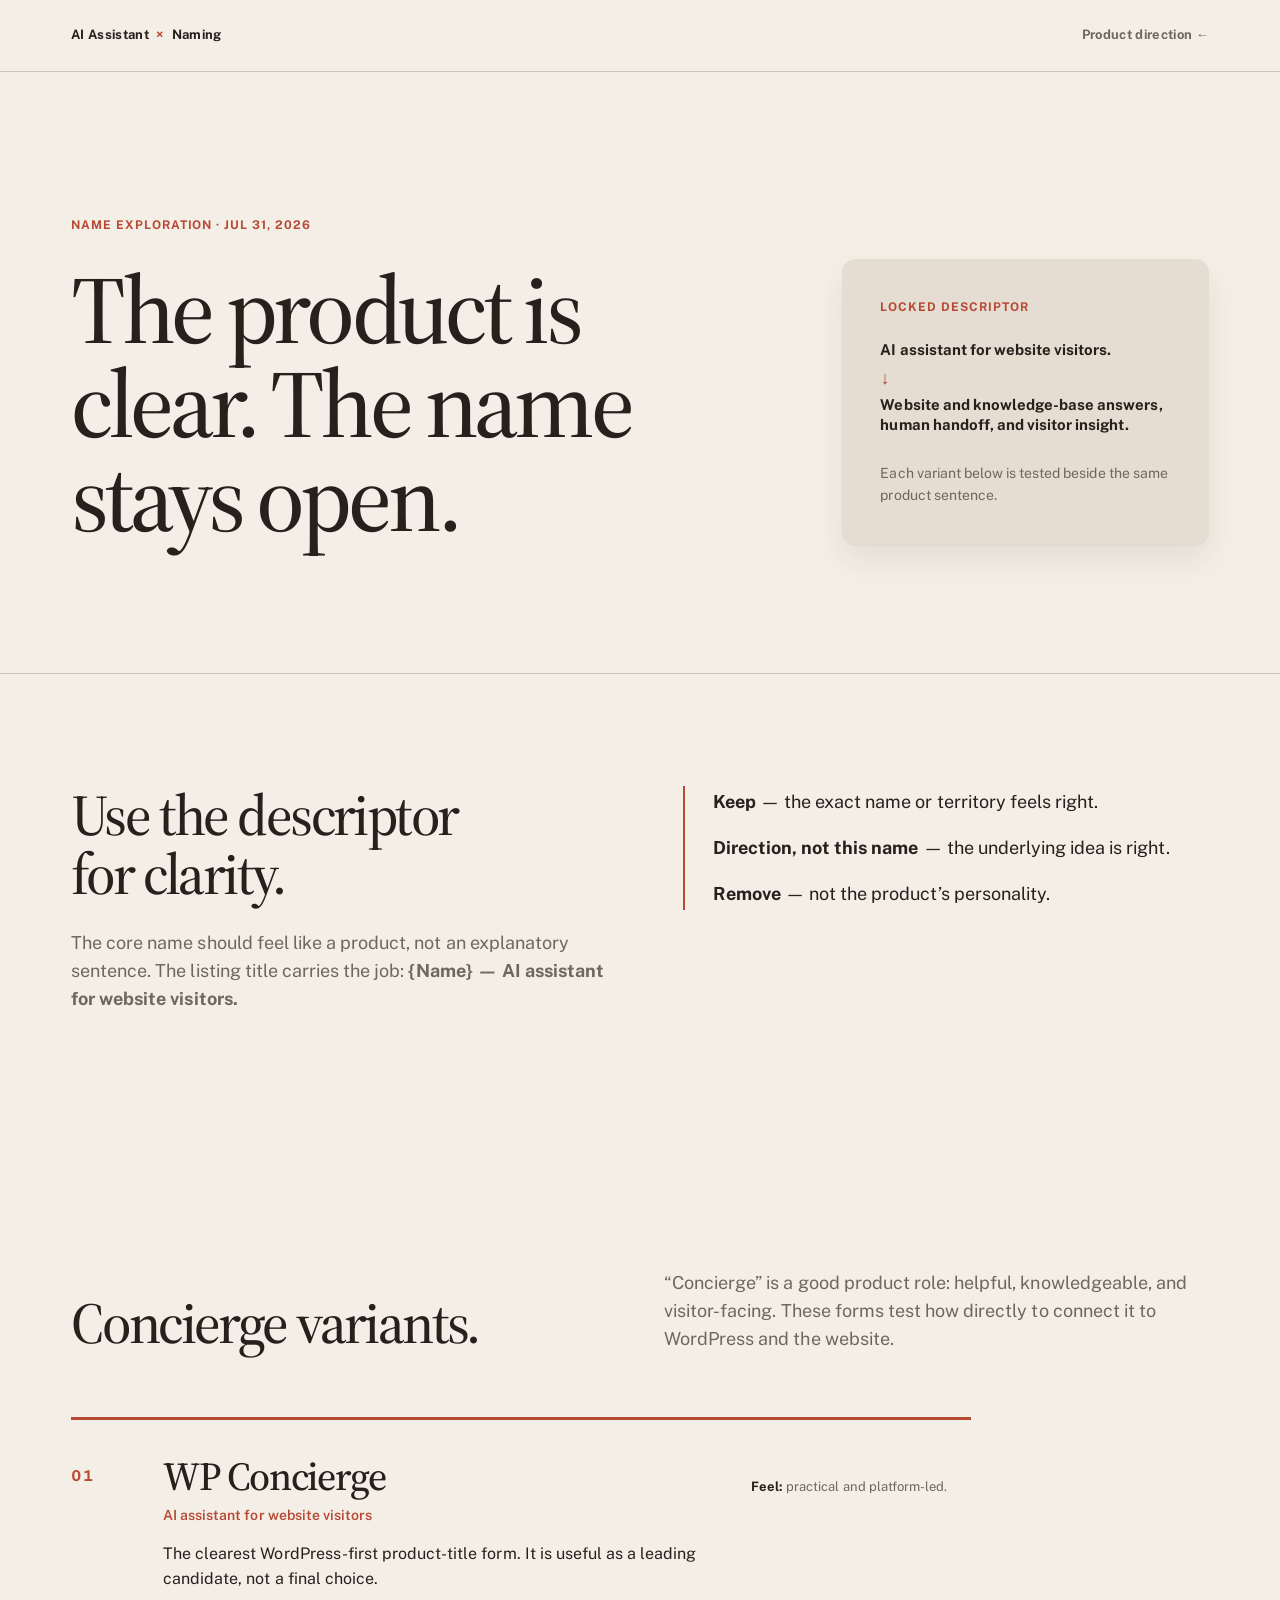
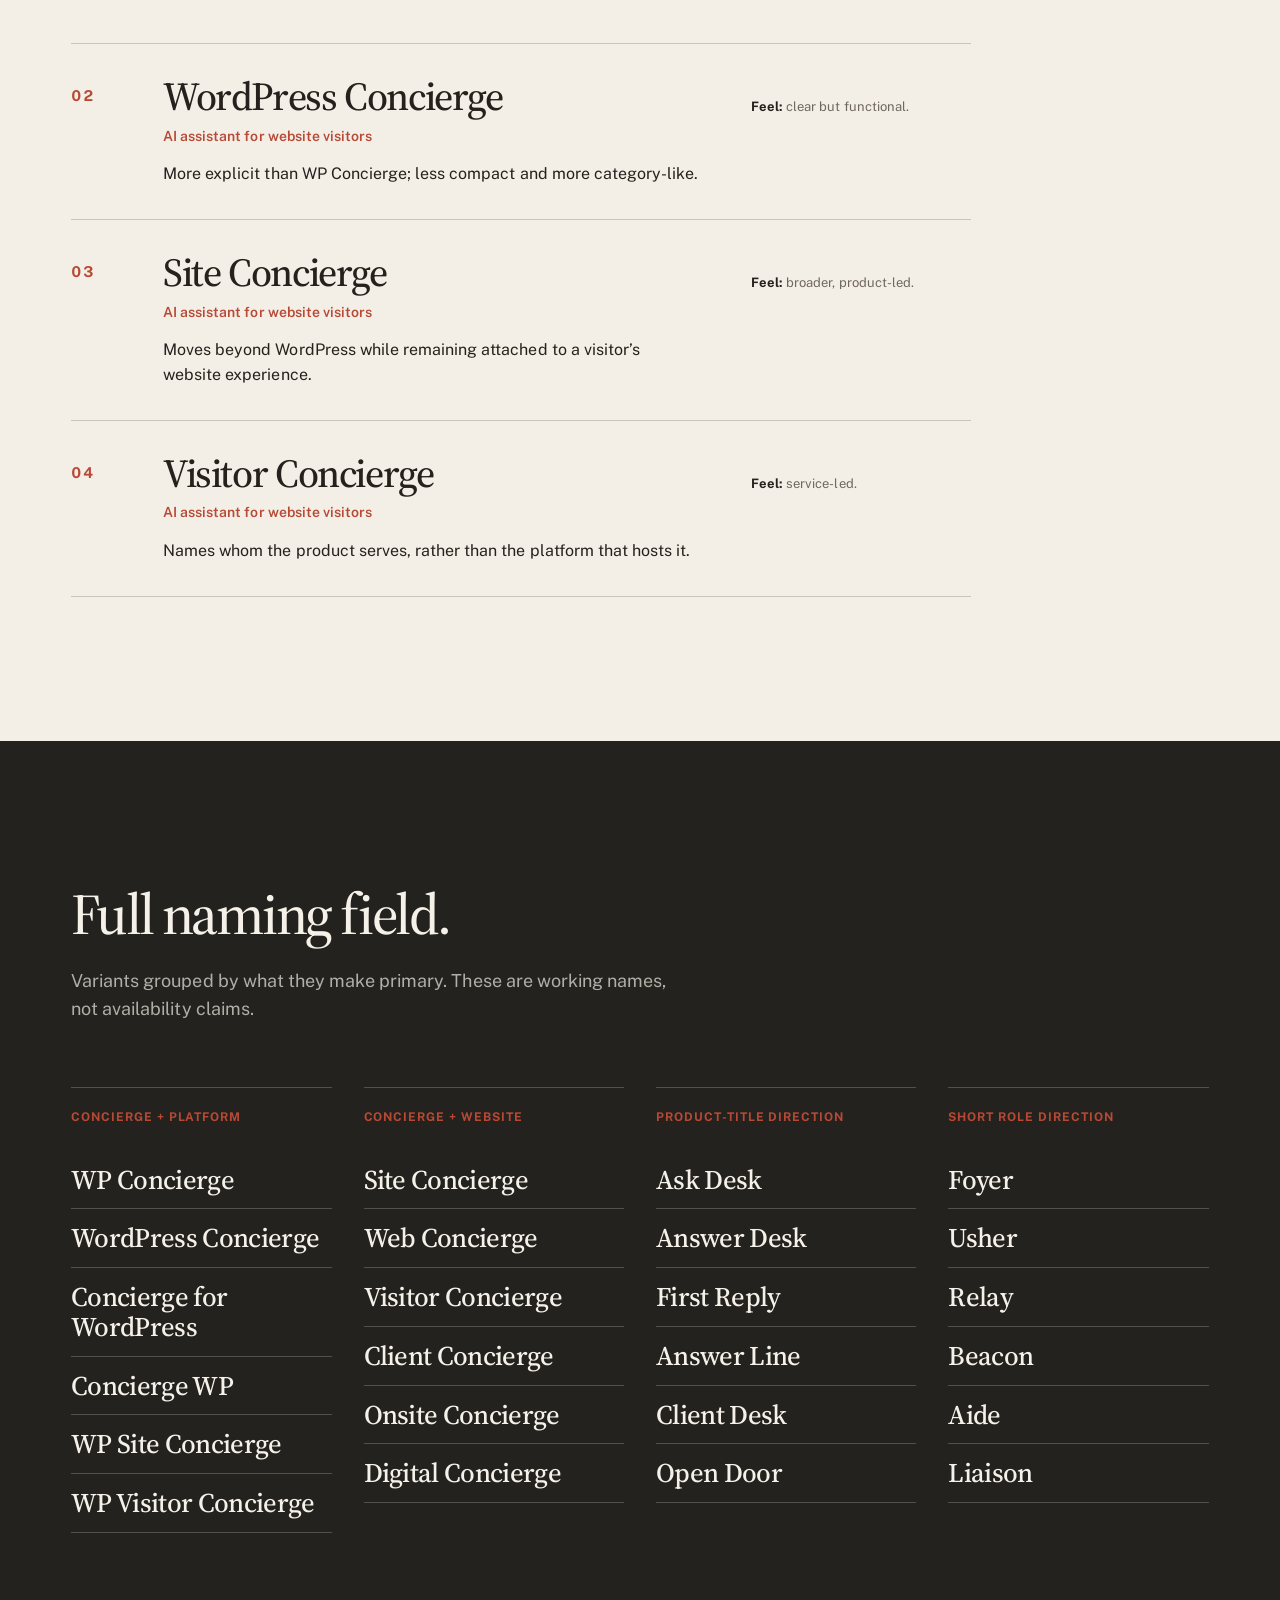
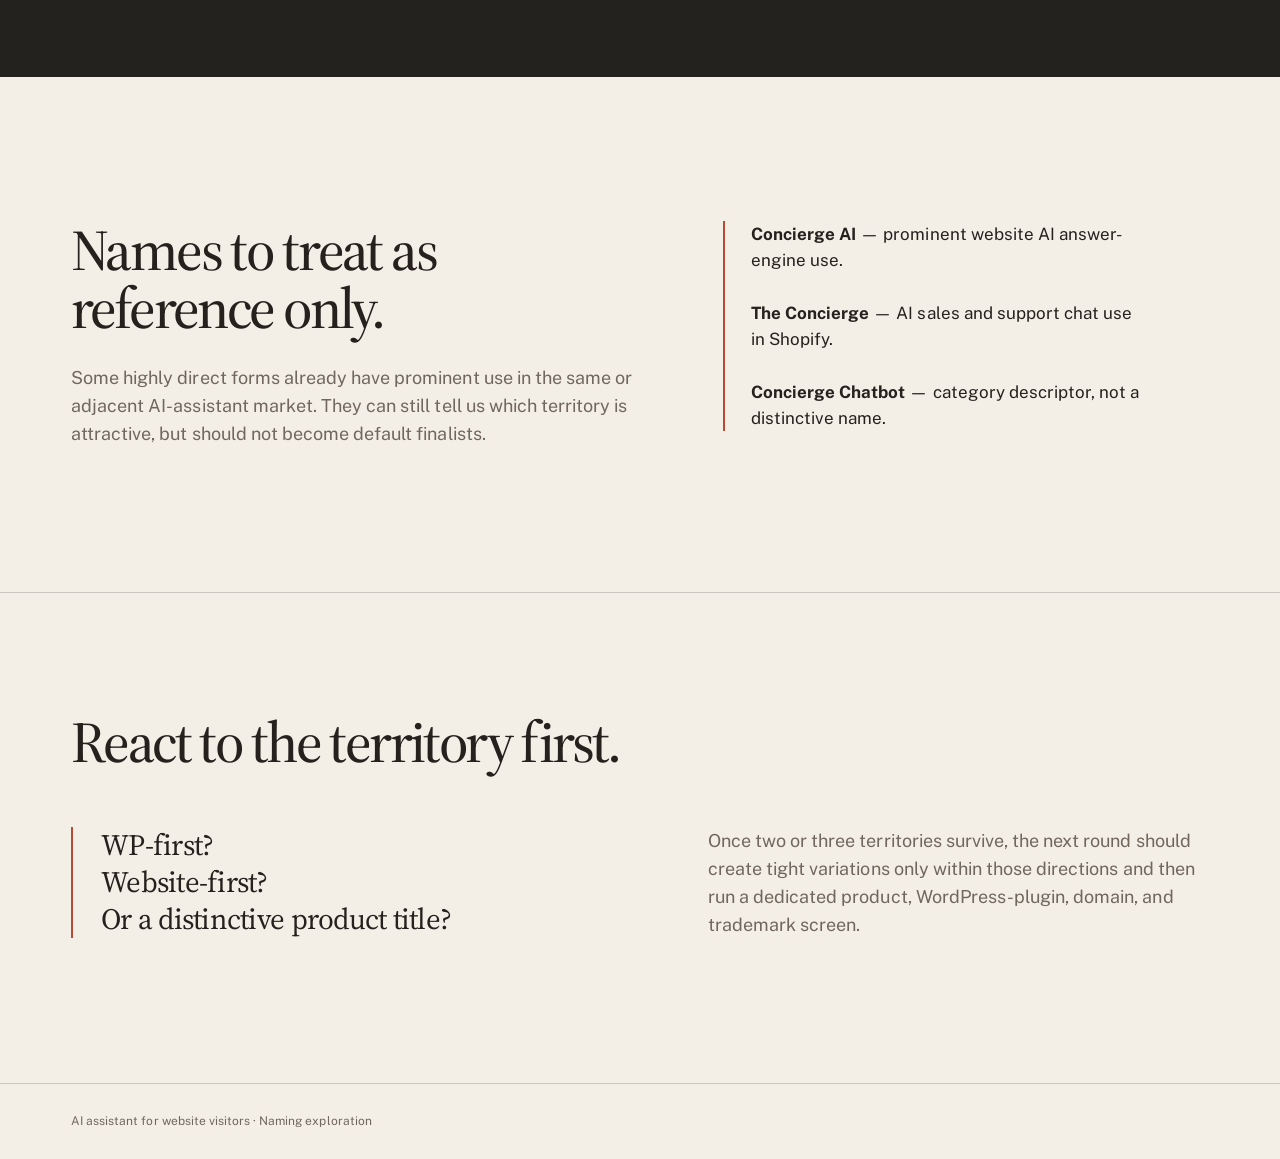
==== naming/index.html @ 49c2d29c "feat(naming): add separate variant review route Keep the WP Concierge product-direction landing inta" ====
<!doctype html>
<html lang="en">
  <head>
    <meta charset="UTF-8" />
    <meta name="viewport" content="width=device-width, initial-scale=1" />
    <meta name="description" content="Naming variants for the WordPress AI assistant for website visitors." />
    <title>AI Assistant — Naming Variants</title>
    <link rel="preconnect" href="https://fonts.googleapis.com" />
    <link rel="preconnect" href="https://fonts.gstatic.com" crossorigin />
    <link href="https://fonts.googleapis.com/css2?family=Public+Sans:ital,wght@0,400;0,500;0,600;0,700;1,400&family=Source+Serif+4:opsz,wght@8..60,400;8..60,500;8..60,600&display=swap" rel="stylesheet" />
    <link rel="stylesheet" href="../styles.css" />
  </head>
  <body>
    <header class="site-header"><a class="wordmark" href="/">AI Assistant <span>×</span> Naming</a><a class="header-link" href="/">Product direction ←</a></header>
    <main>
      <section class="hero">
        <div class="hero-copy"><p class="meta">Name exploration · Jul 31, 2026</p><h1>The product is clear. The name stays open.</h1></div>
        <aside class="decision-panel"><p class="meta">Locked descriptor</p><div class="architecture"><strong>AI assistant for website visitors.</strong><span>↓</span><strong>Website and knowledge-base answers, human handoff, and visitor insight.</strong></div><p>Each variant below is tested beside the same product sentence.</p></aside>
      </section>
      <section class="principle">
        <div><h2>Use the descriptor for clarity.</h2><p>The core name should feel like a product, not an explanatory sentence. The listing title carries the job: <strong>{Name} — AI assistant for website visitors.</strong></p></div>
        <div class="naming-examples"><p><strong>Keep</strong> — the exact name or territory feels right.</p><p><strong>Direction, not this name</strong> — the underlying idea is right.</p><p><strong>Remove</strong> — not the product’s personality.</p></div>
      </section>
      <section class="podium">
        <div class="section-intro"><div><h2>Concierge variants.</h2></div><p>“Concierge” is a good product role: helpful, knowledgeable, and visitor-facing. These forms test how directly to connect it to WordPress and the website.</p></div>
        <ol class="podium-list">
          <li class="podium-item featured"><span class="rank">01</span><div><h3>WP Concierge</h3><p class="treatment">AI assistant for website visitors</p><p>The clearest WordPress-first product-title form. It is useful as a leading candidate, not a final choice.</p></div><p class="tradeoff"><strong>Feel:</strong> practical and platform-led.</p></li>
          <li class="podium-item"><span class="rank">02</span><div><h3>WordPress Concierge</h3><p class="treatment">AI assistant for website visitors</p><p>More explicit than WP Concierge; less compact and more category-like.</p></div><p class="tradeoff"><strong>Feel:</strong> clear but functional.</p></li>
          <li class="podium-item"><span class="rank">03</span><div><h3>Site Concierge</h3><p class="treatment">AI assistant for website visitors</p><p>Moves beyond WordPress while remaining attached to a visitor’s website experience.</p></div><p class="tradeoff"><strong>Feel:</strong> broader, product-led.</p></li>
          <li class="podium-item"><span class="rank">04</span><div><h3>Visitor Concierge</h3><p class="treatment">AI assistant for website visitors</p><p>Names whom the product serves, rather than the platform that hosts it.</p></div><p class="tradeoff"><strong>Feel:</strong> service-led.</p></li>
        </ol>
      </section>
      <section class="field">
        <div class="field-head"><div><h2>Full naming field.</h2><p>Variants grouped by what they make primary. These are working names, not availability claims.</p></div></div>
        <div class="naming-grid">
          <article><p class="meta">Concierge + platform</p><h3>WP Concierge</h3><h3>WordPress Concierge</h3><h3>Concierge for WordPress</h3><h3>Concierge WP</h3><h3>WP Site Concierge</h3><h3>WP Visitor Concierge</h3></article>
          <article><p class="meta">Concierge + website</p><h3>Site Concierge</h3><h3>Web Concierge</h3><h3>Visitor Concierge</h3><h3>Client Concierge</h3><h3>Onsite Concierge</h3><h3>Digital Concierge</h3></article>
          <article><p class="meta">Product-title direction</p><h3>Ask Desk</h3><h3>Answer Desk</h3><h3>First Reply</h3><h3>Answer Line</h3><h3>Client Desk</h3><h3>Open Door</h3></article>
          <article><p class="meta">Short role direction</p><h3>Foyer</h3><h3>Usher</h3><h3>Relay</h3><h3>Beacon</h3><h3>Aide</h3><h3>Liaison</h3></article>
        </div>
      </section>
      <section class="screening">
        <div><h2>Names to treat as reference only.</h2><p>Some highly direct forms already have prominent use in the same or adjacent AI-assistant market. They can still tell us which territory is attractive, but should not become default finalists.</p></div>
        <div class="screening-note"><p><strong>Concierge AI</strong> — prominent website AI answer-engine use.<br /><br /><strong>The Concierge</strong> — AI sales and support chat use in Shopify.<br /><br /><strong>Concierge Chatbot</strong> — category descriptor, not a distinctive name.</p></div>
      </section>
      <section class="response"><h2>React to the territory first.</h2><div class="response-grid"><blockquote>WP-first?<br />Website-first?<br />Or a distinctive product title?</blockquote><p>Once two or three territories survive, the next round should create tight variations only within those directions and then run a dedicated product, WordPress-plugin, domain, and trademark screen.</p></div></section>
    </main>
    <footer><p>AI assistant for website visitors · Naming exploration</p></footer>
  </body>
</html>
---- styles.css ----
:root {
  --canvas: #f3efe7;
  --ink: #27211d;
  --muted: #70675e;
  --clay: #b84935;
  --clay-deep: #8d2e20;
  --dark: #24221e;
  --dark-ink: #f5f0e8;
  --panel: #e5ddd1;
  --line: rgba(39, 33, 29, 0.2);
  --dark-line: rgba(245, 240, 232, 0.22);
  --gutter: clamp(20px, 5.55vw, 80px);
  --body: "Public Sans", sans-serif;
  --display: "Source Serif 4", serif;
}

* { box-sizing: border-box; }
html { background: var(--canvas); scroll-behavior: smooth; }
body {
  margin: 0;
  min-width: 320px;
  color: var(--ink);
  background: var(--canvas);
  font-family: var(--body);
  font-size: 16px;
  line-height: 1.55;
  letter-spacing: .002em;
  -webkit-font-smoothing: antialiased;
  overflow-x: hidden;
}
a { color: inherit; text-decoration: none; }
button, a { -webkit-tap-highlight-color: transparent; }

.site-header {
  align-items: center;
  border-bottom: 1px solid var(--line);
  display: flex;
  justify-content: space-between;
  min-height: 72px;
  padding-inline: var(--gutter);
}
.wordmark, .header-link { font-size: 13px; font-weight: 700; letter-spacing: .025em; }
.wordmark span { color: var(--clay); padding-inline: .3em; }
.header-link { color: var(--muted); display: inline-flex; gap: 8px; min-height: 44px; align-items: center; }
.header-link:hover { color: var(--clay); }

section { padding-inline: var(--gutter); }
.hero {
  display: grid;
  gap: clamp(48px, 7vw, 112px);
  grid-template-columns: 1.3fr .7fr;
  padding-block: 144px 128px;
}
.hero-copy { align-self: end; max-width: 920px; }
.hero h1, h2, h3 { font-family: var(--display); font-weight: 500; text-wrap: balance; }
.hero h1 { font-size: clamp(46px, 7.5vw, 108px); letter-spacing: -.045em; line-height: .98; margin: 28px 0 0; max-width: 850px; }
.intro { color: var(--muted); font-size: clamp(18px, 1.55vw, 22px); line-height: 1.45; margin: 0; max-width: 660px; text-wrap: pretty; }
.decision-panel { align-self: end; background: var(--panel); border-radius: 14px; box-shadow: 0 1px 1px rgba(39,33,29,.04), 0 16px 32px rgba(39,33,29,.08); max-width: 520px; padding: clamp(28px, 3vw, 44px); }
.meta { color: var(--clay); font-size: 12px; font-weight: 700; letter-spacing: .08em; margin: 0 0 24px; text-transform: uppercase; }
.architecture { display: grid; gap: 8px; font-size: 15px; line-height: 1.35; }
.architecture span { color: var(--clay); font-size: 18px; line-height: 1; }
.decision-panel > p:last-child { color: var(--muted); font-size: 14px; margin: 28px 0 0; max-width: 50ch; }

.principle { align-items: start; border-top: 1px solid var(--line); display: grid; gap: 64px; grid-template-columns: 1.02fr .98fr; padding-block: 112px; }
h2 { font-size: clamp(36px, 4.5vw, 66px); letter-spacing: -.045em; line-height: 1.02; margin: 0; max-width: 740px; }
.principle p, .section-intro p, .screening p, .response p { color: var(--muted); font-size: 18px; margin: 26px 0 0; max-width: 640px; text-wrap: pretty; }
.naming-examples { border-left: 2px solid var(--clay); padding: 2px 0 2px 28px; }
.naming-examples p { color: var(--ink); font-size: 18px; margin: 0 0 18px; }
.naming-examples p:last-child { margin-bottom: 0; }

.podium { padding-block: 144px; }
.section-intro { display: grid; grid-template-columns: 1fr 1fr; gap: 48px; align-items: end; }
.section-intro p { margin: 0; }
.podium-list { list-style: none; margin: 64px 0 0; max-width: 900px; padding: 0; }
.podium-item { align-items: start; border-top: 1px solid var(--line); display: grid; gap: 28px; grid-template-columns: 64px 1fr 220px; padding-block: 32px; }
.podium-item:last-child { border-bottom: 1px solid var(--line); }
.podium-item.featured { border-top: 3px solid var(--clay); margin-block: 0 12px; padding: 36px 0 40px; }
.rank { color: var(--clay); font-size: 15px; font-variant-numeric: tabular-nums; font-weight: 700; letter-spacing: .04em; padding-top: 8px; }
.podium h3, .shortlist h3, .candidate h3 { font-size: clamp(29px, 3.1vw, 43px); letter-spacing: -.035em; line-height: 1.02; margin: 0; }
.treatment { color: var(--clay); font-size: 14px; font-weight: 600; line-height: 1.4; margin: 10px 0 16px; }
.podium-item div > p:last-child { margin: 0; max-width: 60ch; text-wrap: pretty; }
.tradeoff { color: var(--muted); font-size: 13px; line-height: 1.5; padding-top: 8px; }
.tradeoff strong { color: var(--ink); font-weight: 700; }

.shortlist { border-top: 1px solid var(--line); padding-block: 128px 144px; }
.side-by-side { grid-template-columns: 1.15fr .85fr; }
.shortlist-grid { display: grid; gap: 0 52px; grid-template-columns: repeat(2, minmax(0, 1fr)); margin-top: 64px; max-width: 1080px; }
.shortlist-grid article { border-top: 1px solid var(--line); padding-block: 26px 30px; }
.shortlist-grid h3 { font-size: 31px; }
.shortlist-grid p { color: var(--muted); font-size: 14px; line-height: 1.55; margin: 10px 0 0; max-width: 48ch; }

.field { background: var(--dark); color: var(--dark-ink); padding-block: 144px; }
.field-head { align-items: end; display: flex; gap: 48px; justify-content: space-between; }
.field h2 { max-width: 760px; }
.field-head > div > p { color: rgba(245,240,232,.68); font-size: 18px; margin: 24px 0 0; max-width: 620px; }
.flow-list { border-top: 1px solid var(--dark-line); margin-top: 64px; max-width: 900px; }
.flow-list article { align-items: start; border-bottom: 1px solid var(--dark-line); display: grid; gap: 28px; grid-template-columns: 64px 1fr; padding-block: 32px; }
.flow-list span { color: var(--clay); font-size: 15px; font-variant-numeric: tabular-nums; font-weight: 700; padding-top: 8px; }
.flow-list h3 { font-family: var(--display); font-size: clamp(29px, 3.1vw, 43px); font-weight: 500; letter-spacing: -.035em; line-height: 1.02; margin: 0; }
.flow-list p { color: rgba(245,240,232,.68); font-size: 16px; margin: 10px 0 0; max-width: 62ch; text-wrap: pretty; }
.naming-grid { display: grid; gap: 32px; grid-template-columns: repeat(4, minmax(0, 1fr)); margin-top: 64px; max-width: 1280px; }
.naming-grid article { border-top: 1px solid var(--dark-line); padding-top: 20px; }
.naming-grid .meta { color: var(--clay); margin-bottom: 24px; }
.naming-grid h3 { border-bottom: 1px solid var(--dark-line); font-family: var(--display); font-size: 27px; font-weight: 500; letter-spacing: -.025em; line-height: 1.1; margin: 0; padding-block: 14px; }
.field-counter { color: var(--clay); flex: 0 0 auto; font-size: 18px; font-variant-numeric: tabular-nums; font-weight: 700; margin: 0; }
.filters { border-block: 1px solid var(--dark-line); display: grid; gap: 18px; margin-top: 64px; padding-block: 22px; }
.filter-group { display: flex; flex-wrap: wrap; gap: 8px; }
.filters button { background: transparent; border: 1px solid rgba(245,240,232,.3); border-radius: 6px; color: var(--dark-ink); cursor: pointer; font-family: var(--body); font-size: 12px; font-weight: 600; letter-spacing: .02em; min-height: 44px; padding: 0 14px; transition: background-color .2s ease-out, border-color .2s ease-out, color .2s ease-out, transform .2s ease-out; }
.filters button:hover, .filters button.is-active { background: var(--clay); border-color: var(--clay); color: #fffaf3; }
.filters button:active { transform: scale(.96); }
.status-filter { gap: 6px; }
.candidate-list { margin-top: 28px; max-width: 900px; }
.candidate { align-items: center; border-bottom: 1px solid var(--dark-line); display: grid; gap: 20px; grid-template-columns: 52px 1fr 185px 86px; min-height: 102px; padding-block: 18px; }
.candidate-index { color: rgba(245,240,232,.52); font-size: 13px; font-variant-numeric: tabular-nums; font-weight: 700; }
.candidate h3 { font-size: 29px; }
.candidate p { color: rgba(245,240,232,.68); font-size: 13px; line-height: 1.45; margin: 5px 0 0; max-width: 56ch; }
.candidate-territory { color: rgba(245,240,232,.62); font-size: 12px; line-height: 1.35; }
.status { border: 1px solid currentColor; border-radius: 100px; font-size: 11px; font-weight: 700; justify-self: start; letter-spacing: .04em; padding: 5px 8px; }
.candidate--starter .status { color: #f4bf64; }
.candidate--explore .status { color: #b7c9bc; }

.screening { align-items: start; display: grid; gap: 80px; grid-template-columns: 1fr .85fr; padding-block: 144px; }
.screening-note { max-width: 600px; }
.screening-note p { border-left: 2px solid var(--clay); color: var(--ink); font-size: 17px; margin: 0; padding-left: 26px; }
.reference-links { display: flex; flex-wrap: wrap; gap: 16px 24px; margin-top: 28px; }
.reference-links a { border-bottom: 1px solid var(--clay); color: var(--clay-deep); font-size: 13px; font-weight: 700; padding-bottom: 2px; transition: color .2s ease-out, border-color .2s ease-out; }
.reference-links a:hover { border-color: var(--ink); color: var(--ink); }

.response { border-top: 1px solid var(--line); padding-block: 120px 144px; }
.response-grid { align-items: start; display: grid; gap: 80px; grid-template-columns: 1fr .9fr; margin-top: 56px; }
.response-grid p { margin: 0; }
blockquote { border-left: 2px solid var(--clay); font-family: var(--display); font-size: clamp(24px, 2.3vw, 34px); letter-spacing: -.025em; line-height: 1.25; margin: 0; padding-left: 28px; }
footer { border-top: 1px solid var(--line); color: var(--muted); font-size: 12px; padding: 28px var(--gutter); }
footer p { margin: 0; }

@media (min-width: 1600px) {
  .hero { gap: 132px; padding-block: 168px 144px; }
  .hero h1 { font-size: clamp(96px, 7.8vw, 132px); max-width: 1040px; }
  .intro { font-size: 24px; max-width: 720px; }
  .decision-panel { max-width: 590px; padding: 52px; }
  .podium-list { max-width: 900px; }
  .candidate-list { max-width: 900px; }
}
@media (min-width: 1800px) {
  .hero { gap: 156px; }
  .hero h1 { font-size: 144px; }
  .decision-panel { max-width: 650px; }
  .podium-list { max-width: 900px; }
}
@media (max-width: 1024px) {
  .hero, .principle, .screening, .response-grid { grid-template-columns: 1fr; }
  .hero { gap: 52px; padding-block: 104px; }
  .hero-copy { max-width: 740px; }
  .decision-panel { max-width: 620px; }
  .principle { gap: 48px; padding-block: 88px; }
  .podium { padding-block: 112px; }
  .section-intro, .side-by-side { grid-template-columns: 1fr; gap: 24px; }
  .podium-item { grid-template-columns: 52px 1fr; }
  .tradeoff { grid-column: 2; padding-top: 0; }
  .shortlist { padding-block: 104px 112px; }
  .field, .screening { padding-block: 112px; }
  .field-head { align-items: start; flex-direction: column; gap: 20px; }
  .candidate { grid-template-columns: 44px 1fr 130px 82px; }
  .flow-list article { grid-template-columns: 52px 1fr; }
  .naming-grid { grid-template-columns: 1fr 1fr; }
  .screening { gap: 56px; }
  .response { padding-block: 96px 112px; }
}
@media (max-width: 640px) {
  .site-header { min-height: 64px; }
  .header-link { font-size: 12px; }
  .hero { gap: 40px; padding-block: 72px 80px; }
  .hero h1 { margin-top: 20px; }
  .intro { font-size: 18px; }
  .decision-panel { border-radius: 12px; padding: 28px; }
  .principle { gap: 40px; padding-block: 72px; }
  .principle p, .section-intro p, .screening p, .response p { font-size: 16px; }
  .naming-examples { padding-left: 20px; }
  .naming-examples p { font-size: 16px; }
  .podium { padding-block: 80px; }
  .podium-list { margin-top: 44px; }
  .podium-item, .podium-item.featured { gap: 16px; grid-template-columns: 36px 1fr; padding: 24px 0; }
  .podium-item.featured { margin-bottom: 8px; padding: 26px 0 28px; }
  .rank { font-size: 13px; }
  .podium h3 { font-size: 31px; }
  .tradeoff { font-size: 12px; }
  .shortlist { padding-block: 72px 80px; }
  .shortlist-grid { grid-template-columns: 1fr; margin-top: 40px; }
  .shortlist-grid article { padding-block: 22px; }
  .field, .screening { padding-block: 80px; }
  .field-head > div > p { font-size: 16px; }
  .filters { margin-top: 40px; }
  .filter-group { gap: 6px; }
  .filters button { font-size: 11px; padding-inline: 11px; }
  .candidate { align-items: start; gap: 10px 14px; grid-template-columns: 30px 1fr 72px; padding-block: 20px; }
  .flow-list { margin-top: 40px; }
  .flow-list article { gap: 16px; grid-template-columns: 36px 1fr; padding-block: 24px; }
  .flow-list h3 { font-size: 31px; }
  .flow-list p { font-size: 15px; }
  .naming-grid { gap: 32px 20px; margin-top: 40px; }
  .naming-grid h3 { font-size: 24px; }
  .candidate-index { padding-top: 6px; }
  .candidate h3 { font-size: 26px; }
  .candidate-territory { grid-column: 2; }
  .status { grid-column: 3; grid-row: 1; }
  .screening { gap: 44px; }
  .screening-note p { padding-left: 20px; }
  .response { padding-block: 72px 80px; }
  .response-grid { gap: 40px; margin-top: 40px; }
  blockquote { font-size: 24px; padding-left: 20px; }
}
@media (prefers-reduced-motion: no-preference) {
  .podium-item { animation: settle .5s both; }
  .podium-item:nth-child(2) { animation-delay: .08s; }
  .podium-item:nth-child(3) { animation-delay: .16s; }
  @keyframes settle { from { opacity: 0; transform: translateY(12px); } to { opacity: 1; transform: translateY(0); } }
}
@media (prefers-reduced-motion: reduce) { html { scroll-behavior: auto; } *, *::before, *::after { animation-duration: .01ms !important; transition-duration: .01ms !important; } }
@media print { .site-header, .filters { display: none !important; } .field { background: var(--canvas); color: var(--ink); } .candidate, .filters { border-color: var(--line); } .candidate p, .candidate-territory { color: var(--muted); } }
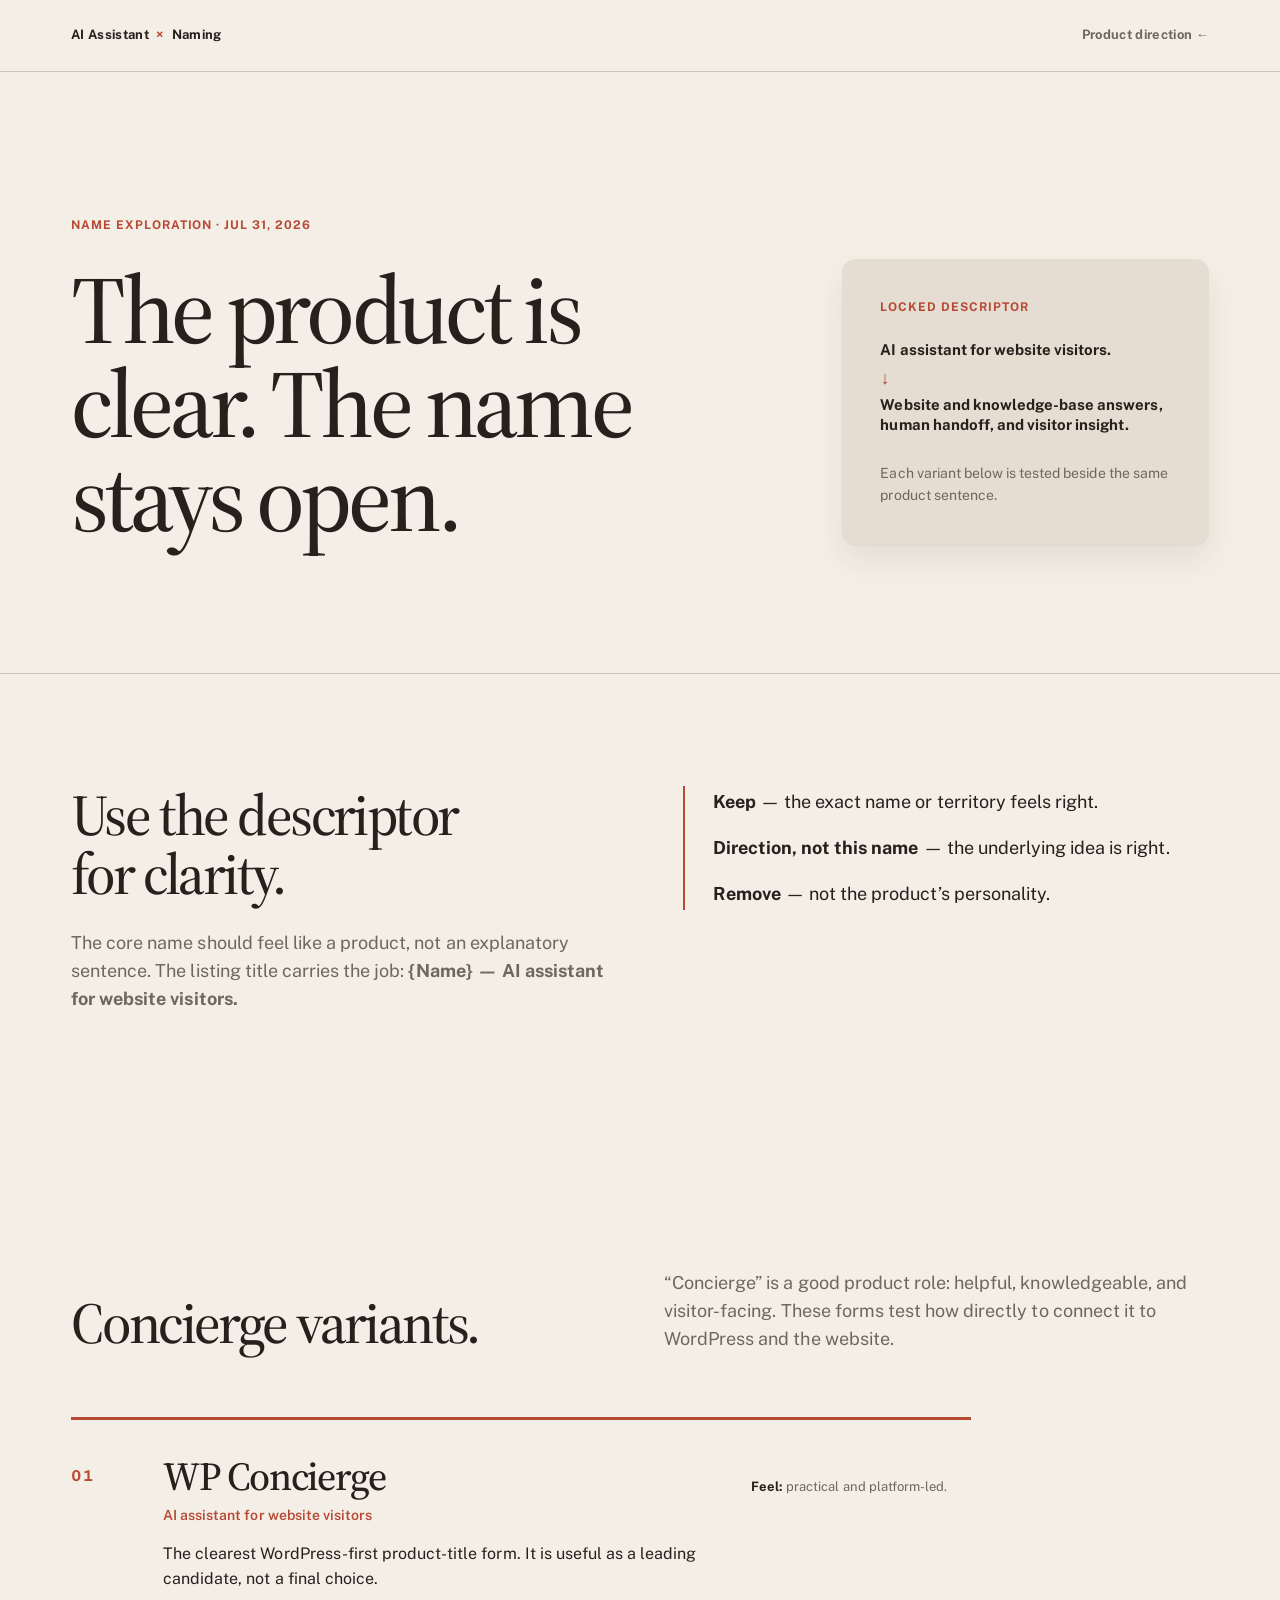
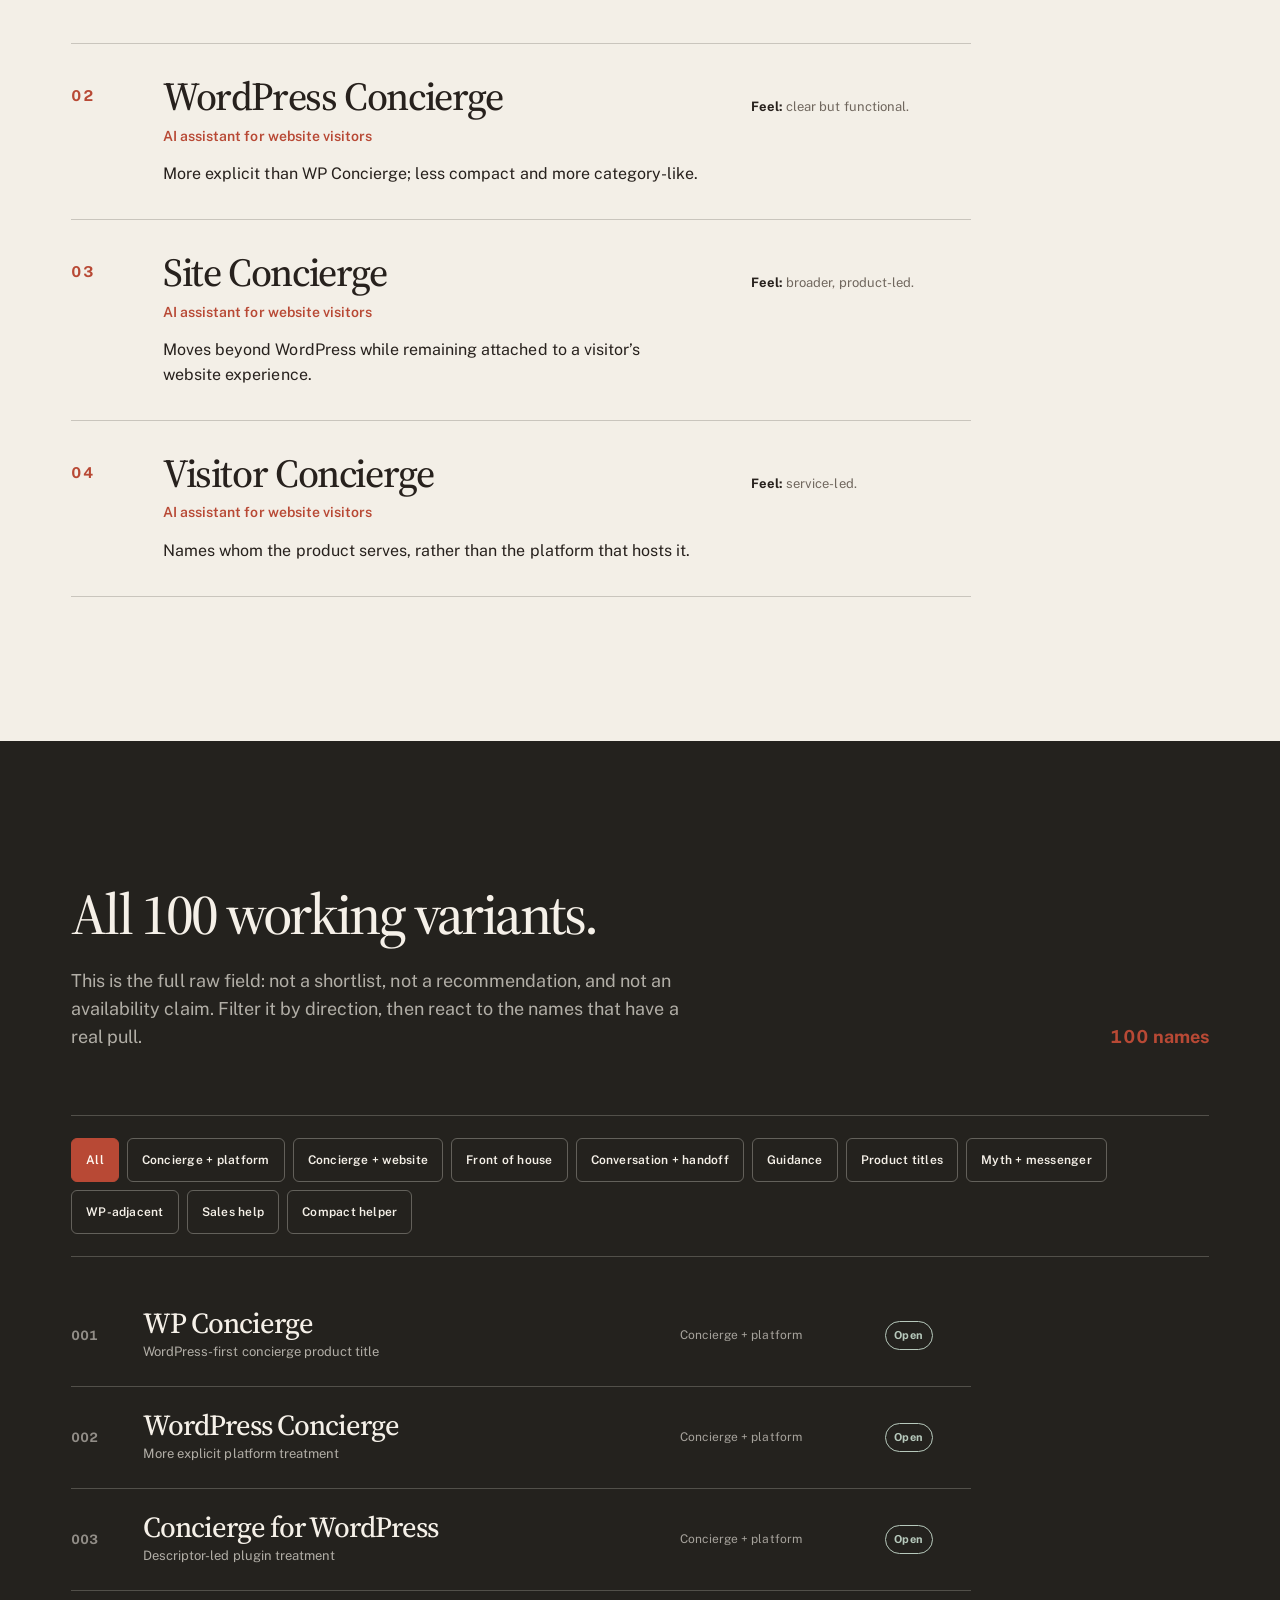
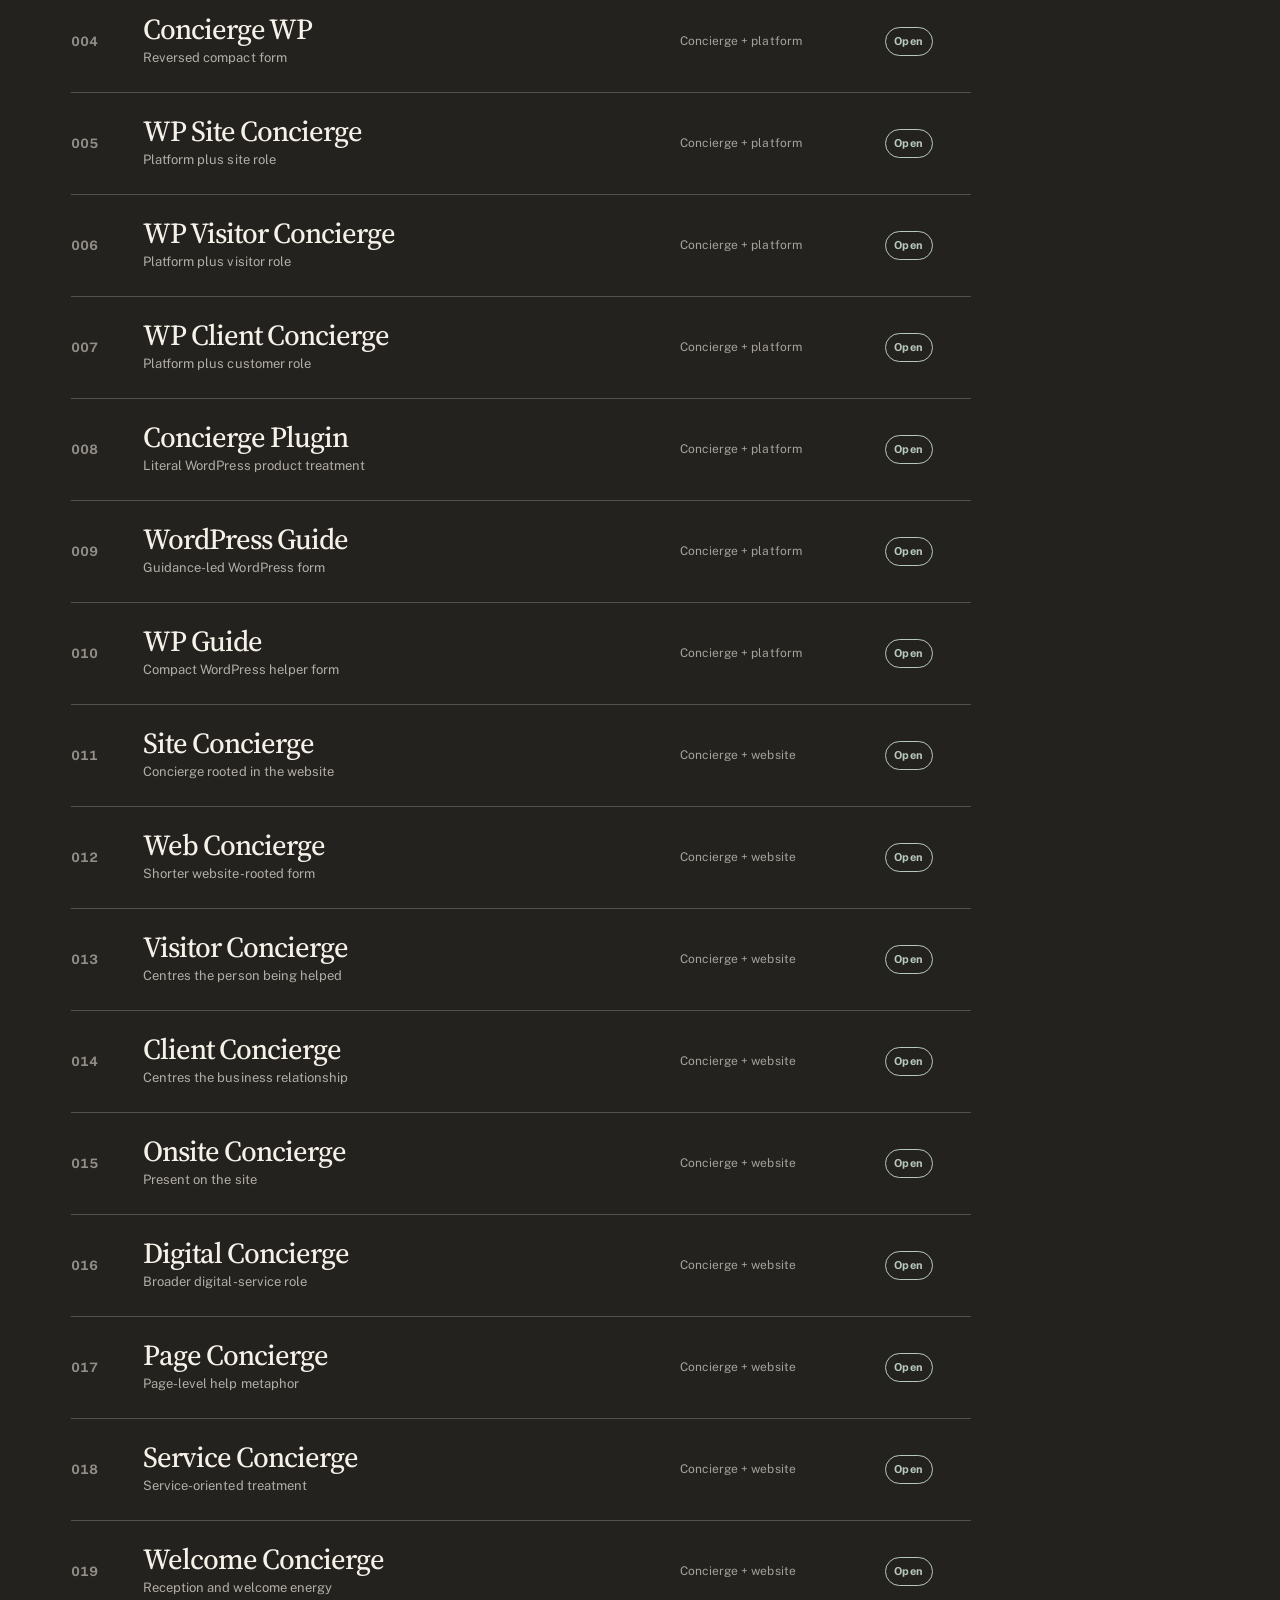
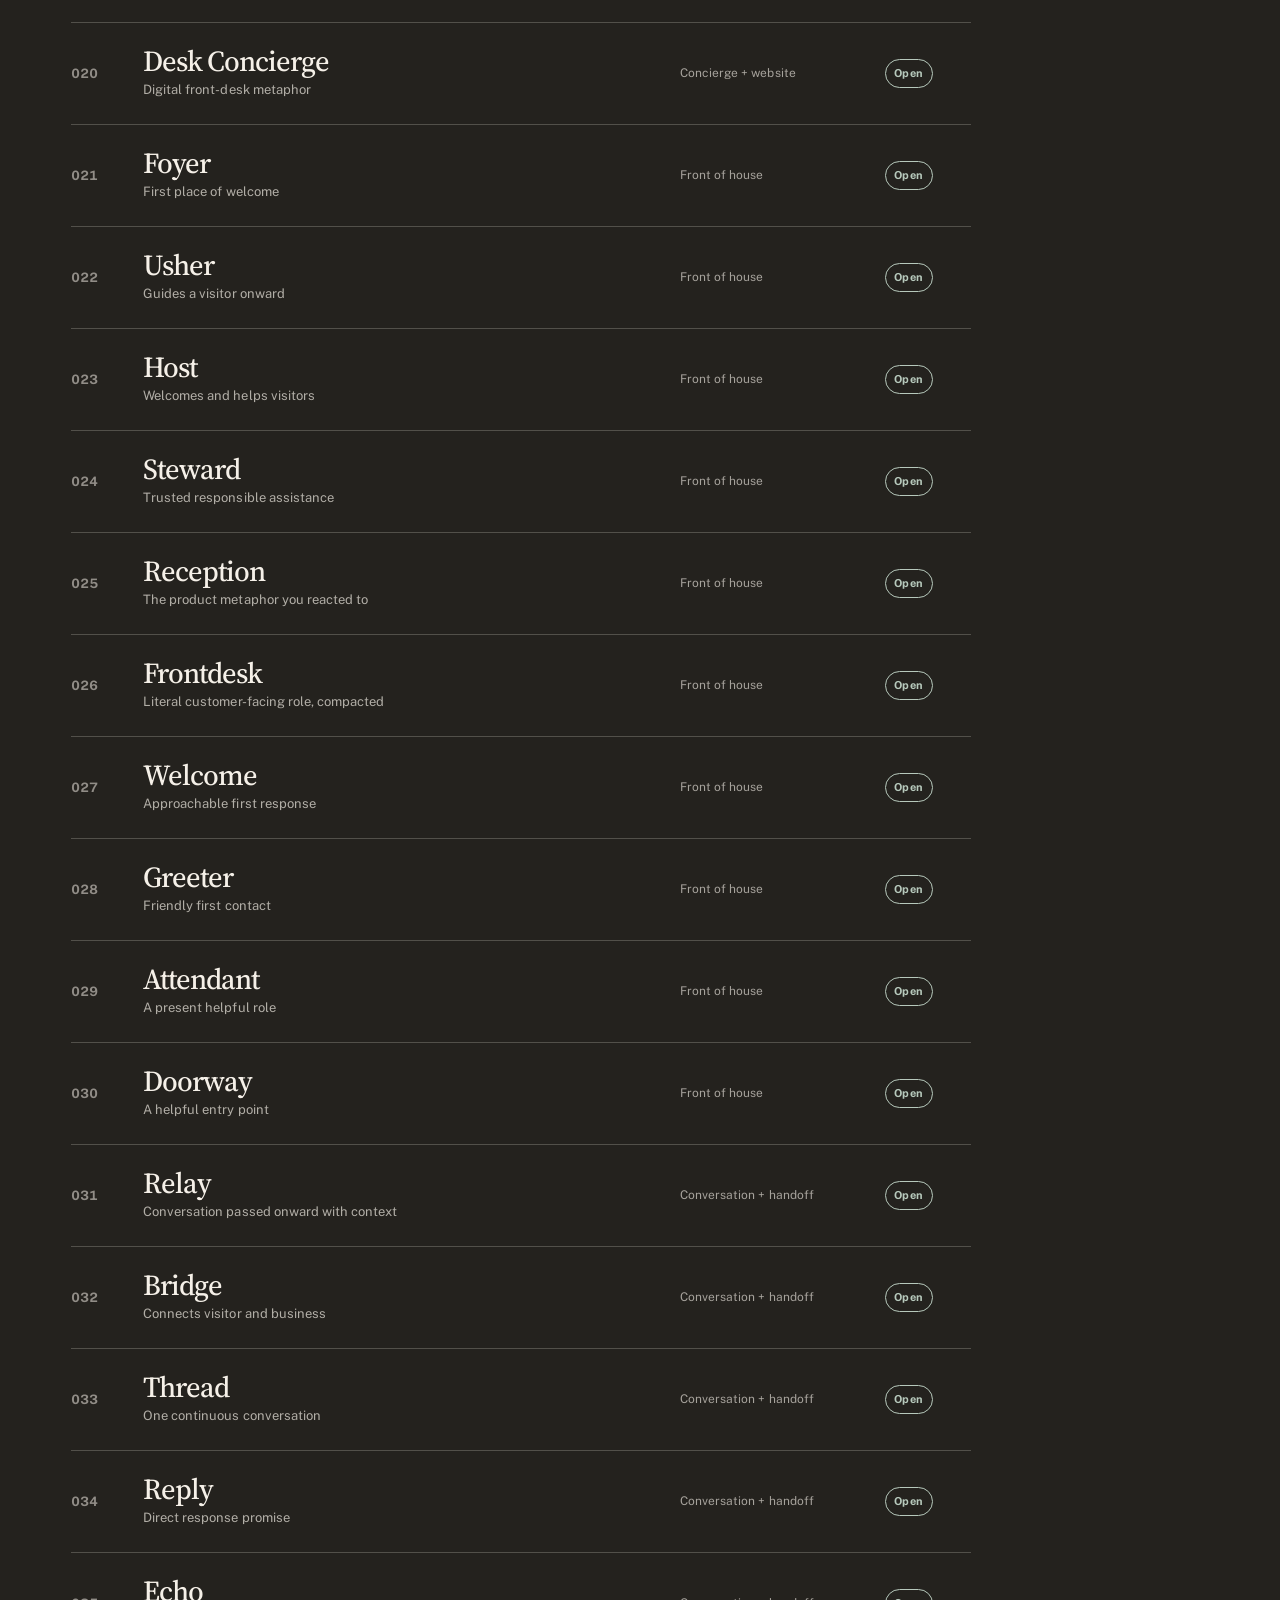
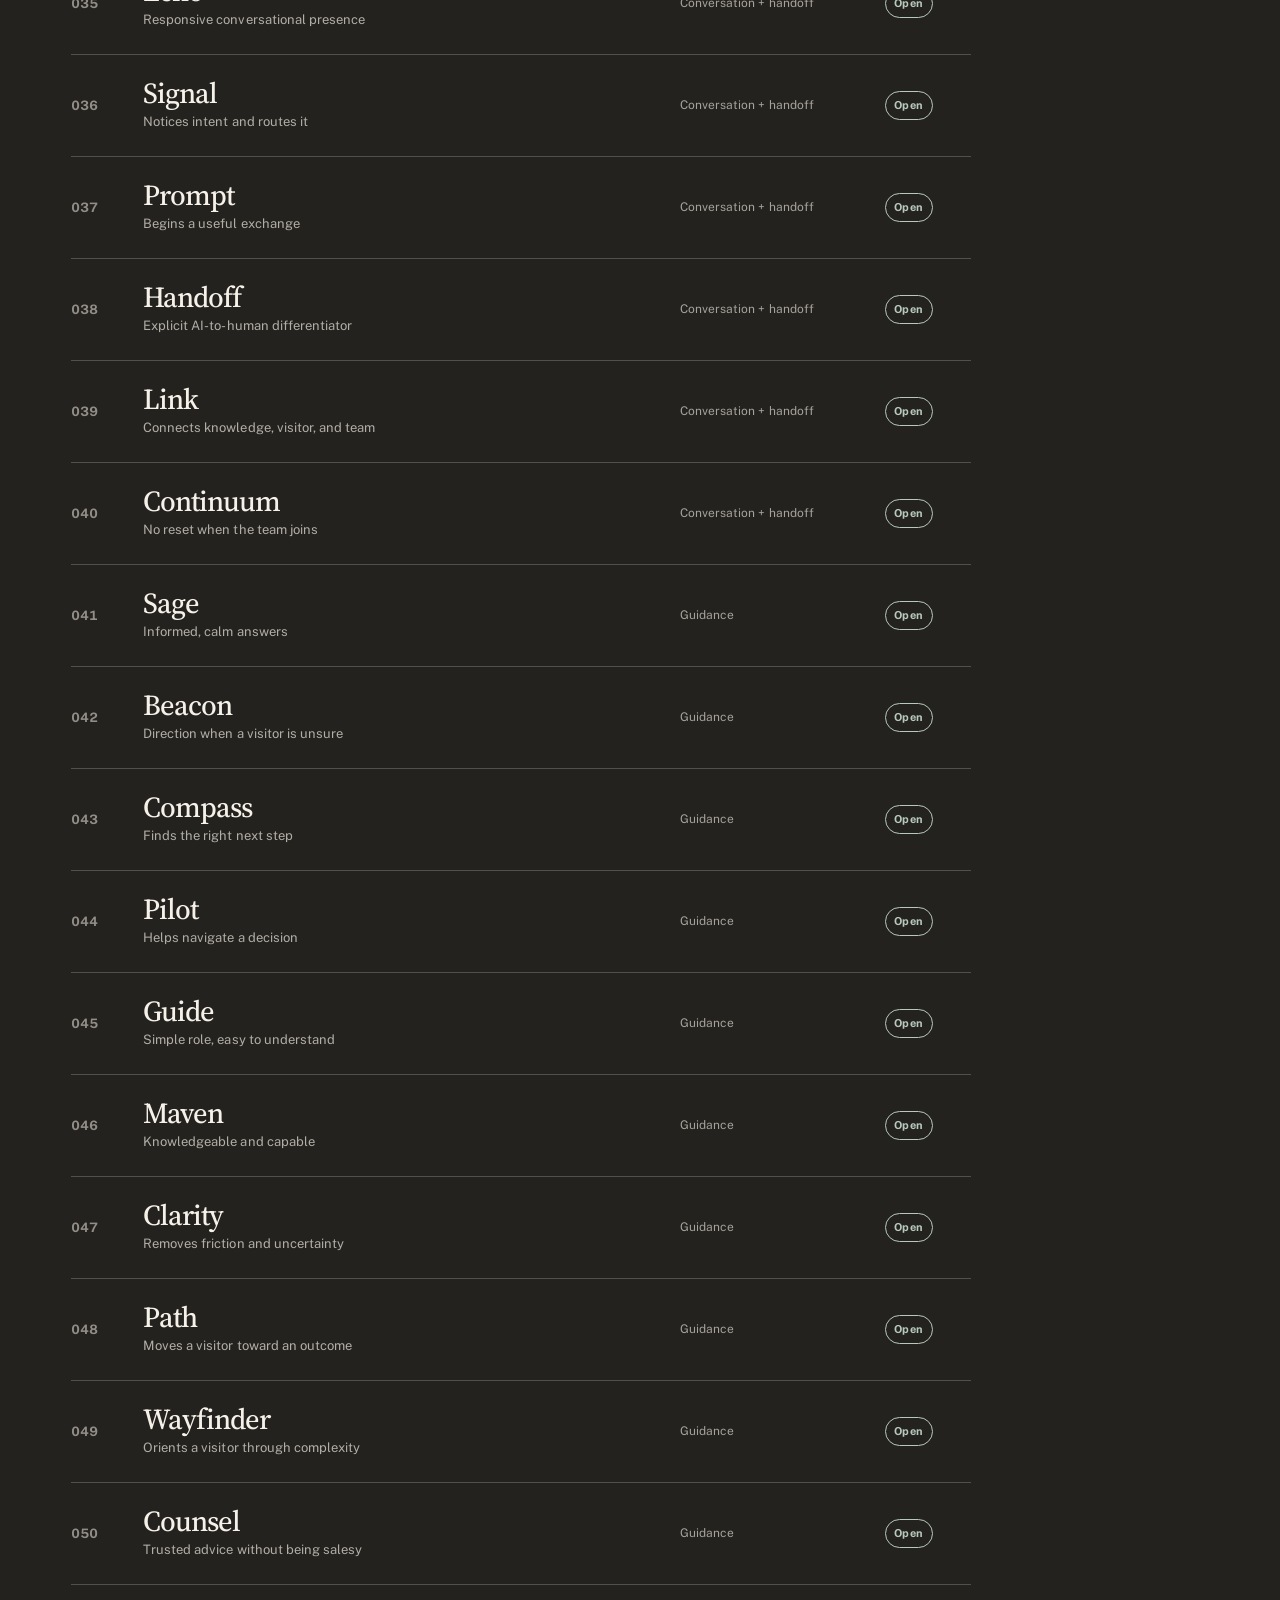
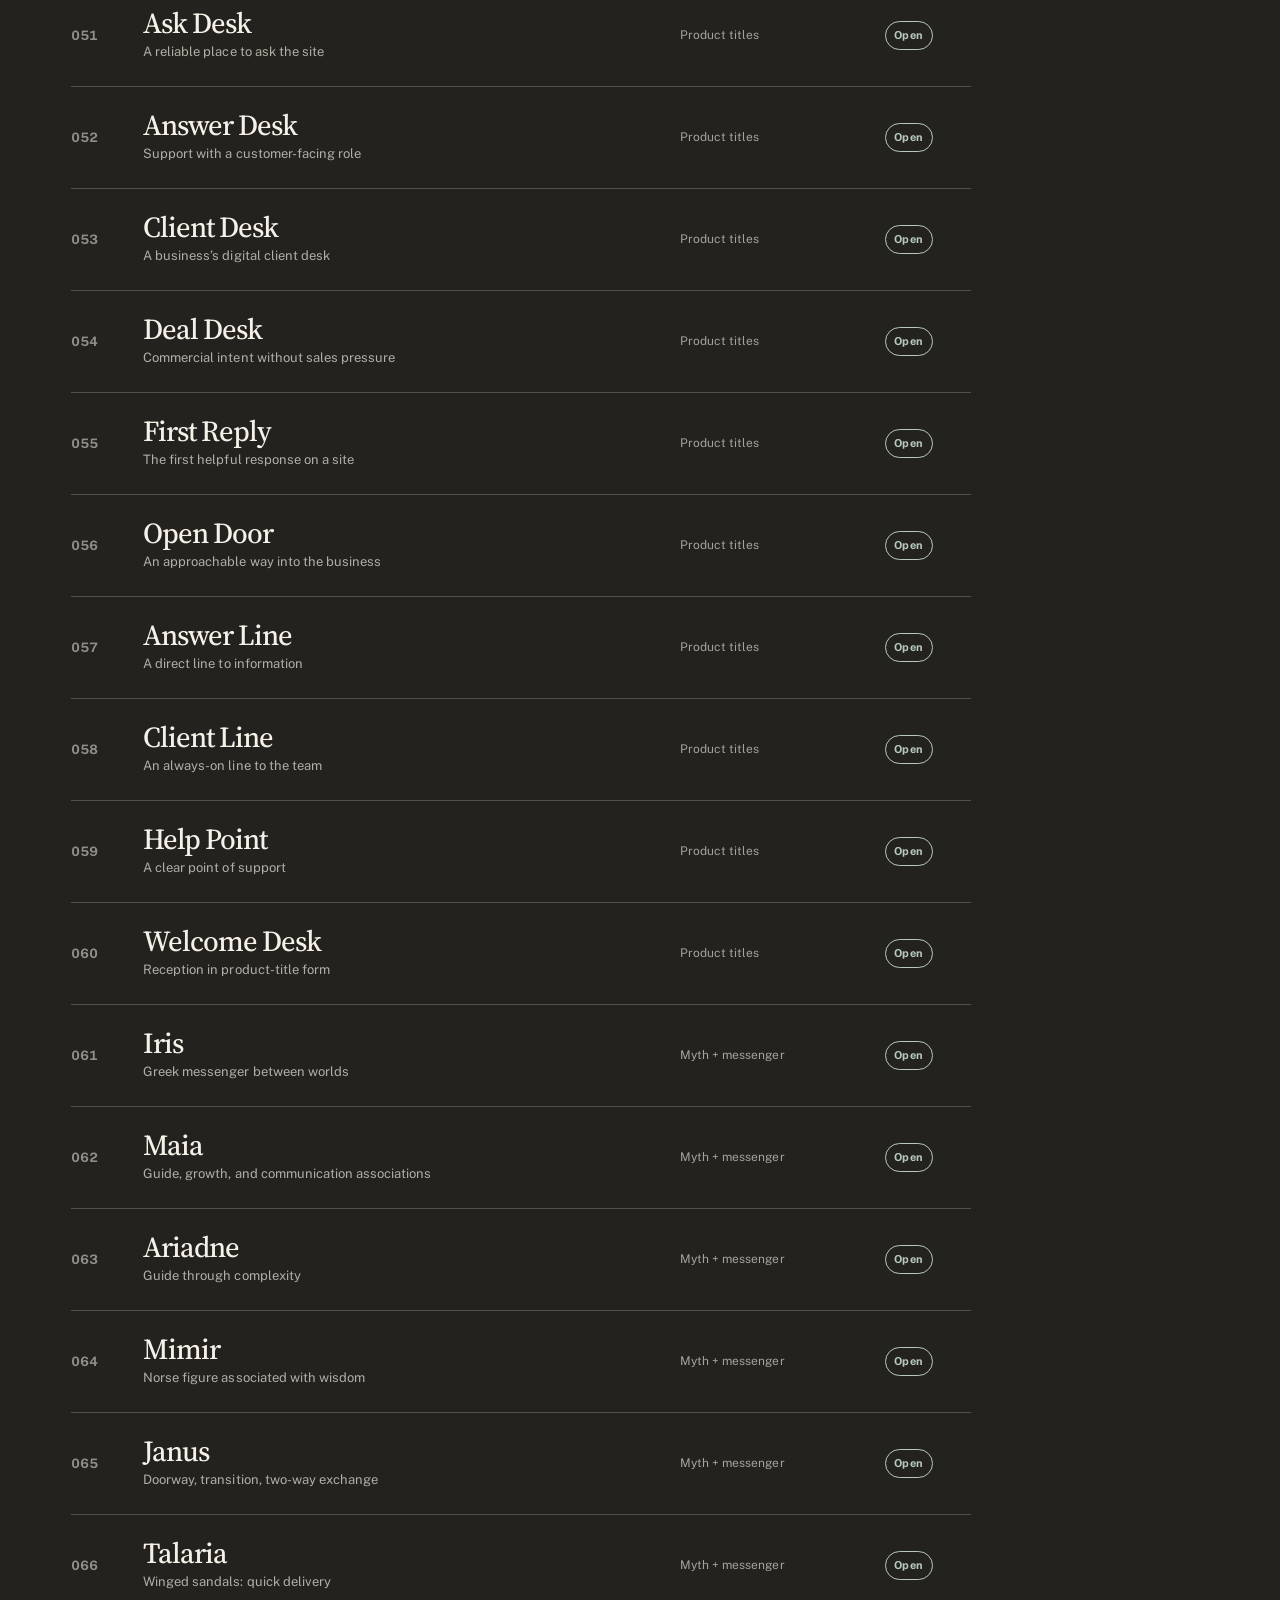
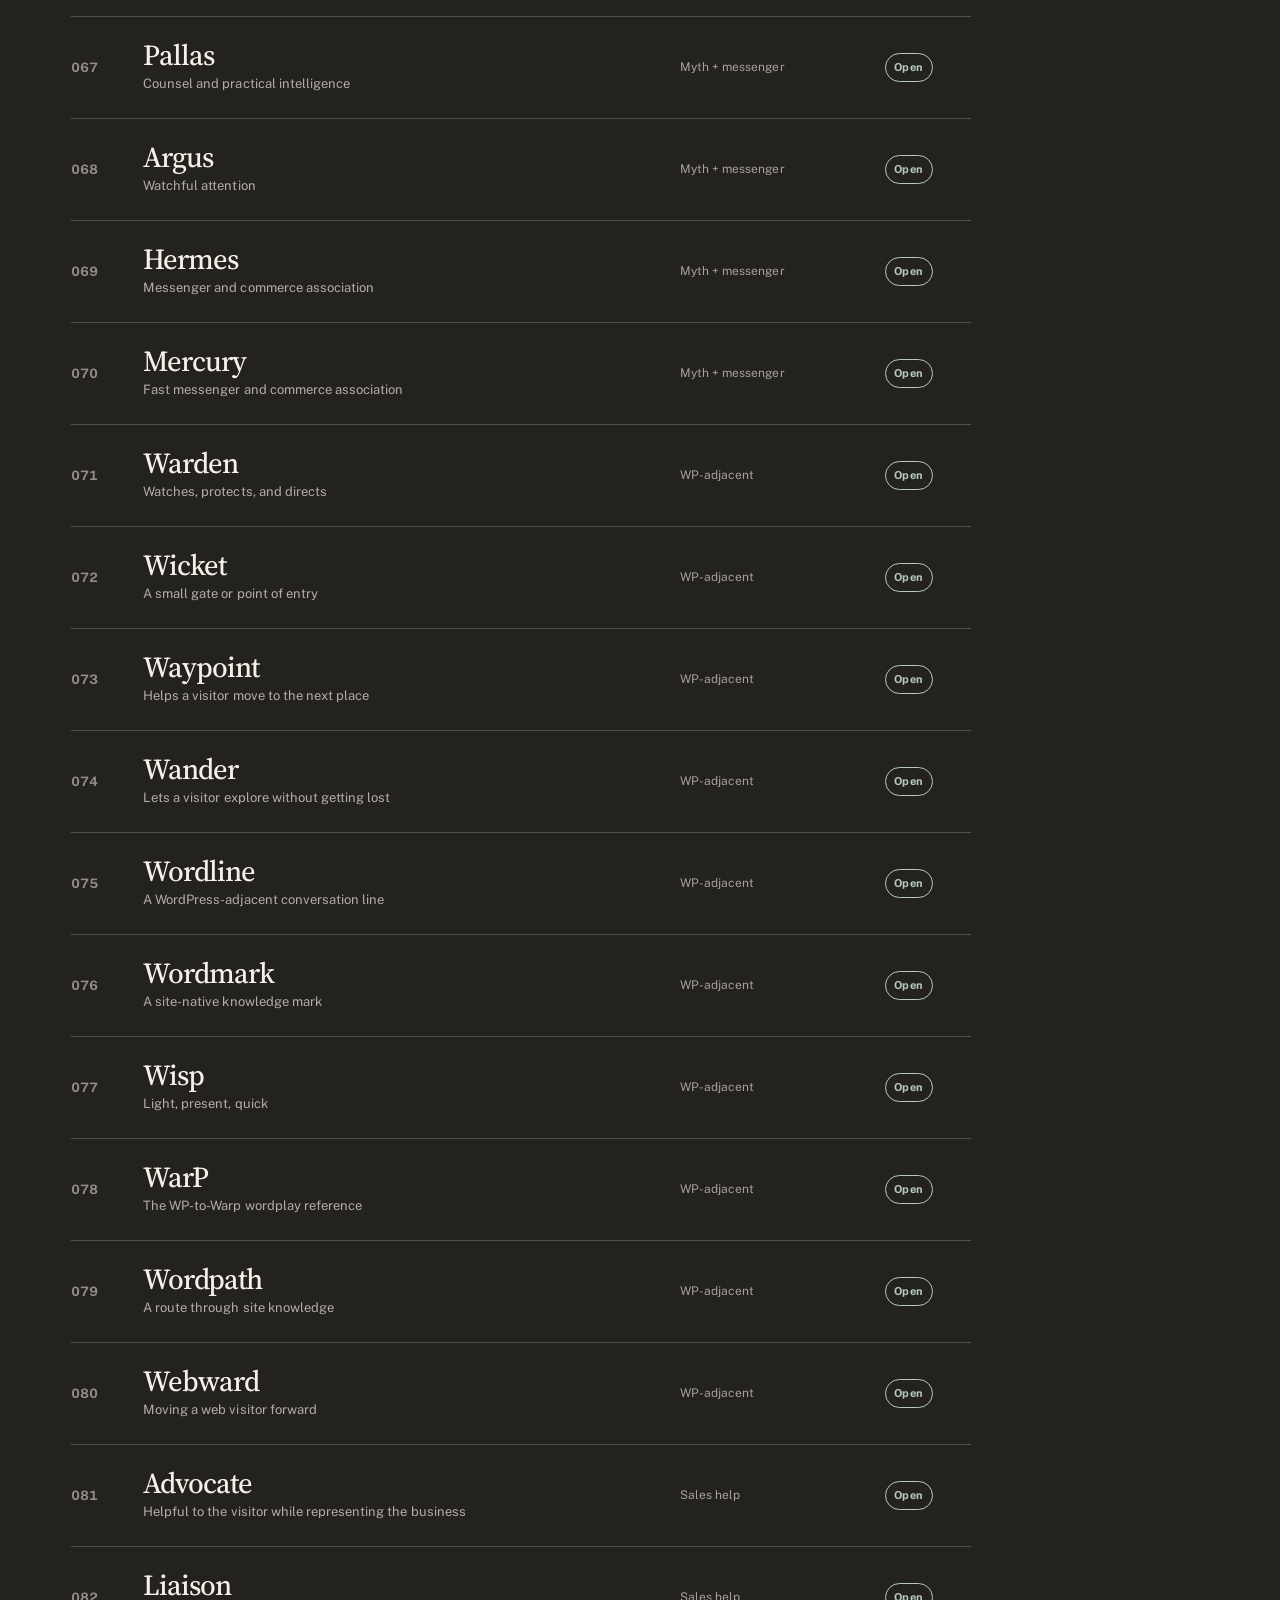
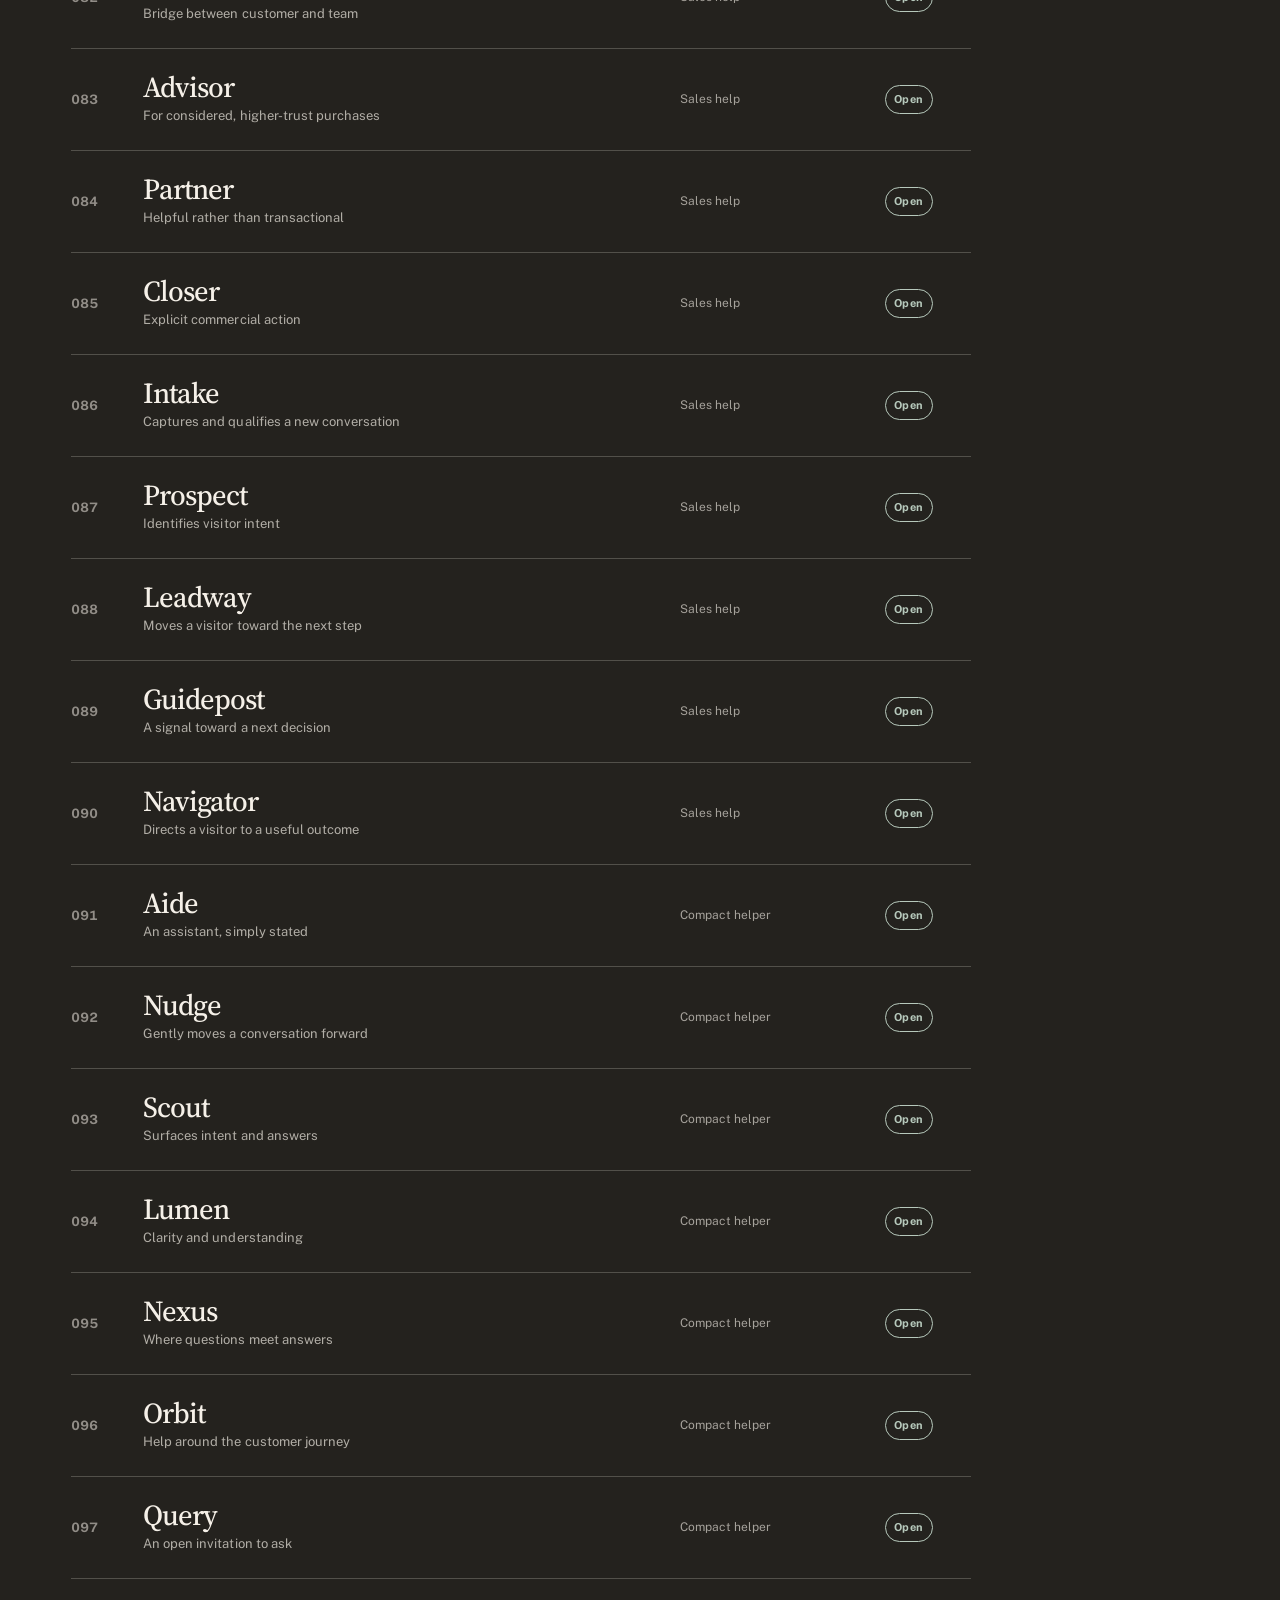
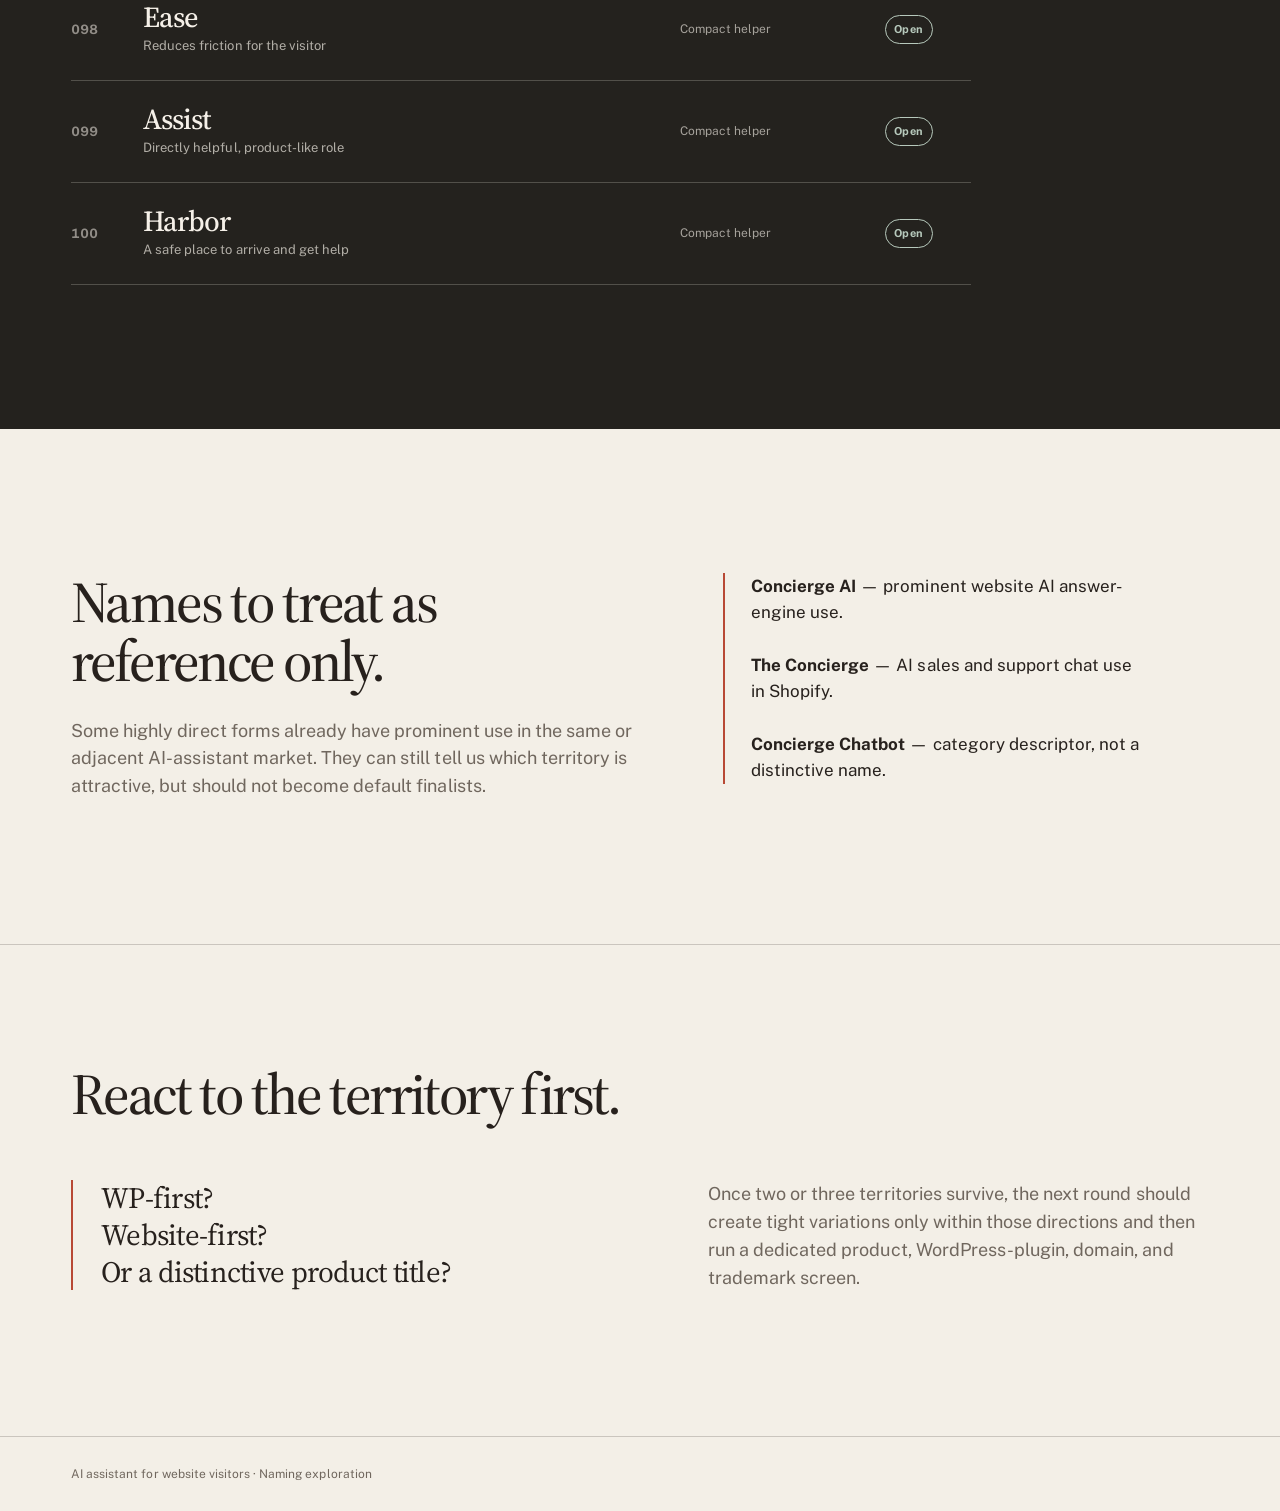
==== commit 932f9693: "feat(naming): restore full 100-name exploration field Replace the shortened 24-name list on /naming " ====
--- a/naming/index.html
+++ b/naming/index.html
@@ -31,13 +31,9 @@
         </ol>
       </section>
       <section class="field">
-        <div class="field-head"><div><h2>Full naming field.</h2><p>Variants grouped by what they make primary. These are working names, not availability claims.</p></div></div>
-        <div class="naming-grid">
-          <article><p class="meta">Concierge + platform</p><h3>WP Concierge</h3><h3>WordPress Concierge</h3><h3>Concierge for WordPress</h3><h3>Concierge WP</h3><h3>WP Site Concierge</h3><h3>WP Visitor Concierge</h3></article>
-          <article><p class="meta">Concierge + website</p><h3>Site Concierge</h3><h3>Web Concierge</h3><h3>Visitor Concierge</h3><h3>Client Concierge</h3><h3>Onsite Concierge</h3><h3>Digital Concierge</h3></article>
-          <article><p class="meta">Product-title direction</p><h3>Ask Desk</h3><h3>Answer Desk</h3><h3>First Reply</h3><h3>Answer Line</h3><h3>Client Desk</h3><h3>Open Door</h3></article>
-          <article><p class="meta">Short role direction</p><h3>Foyer</h3><h3>Usher</h3><h3>Relay</h3><h3>Beacon</h3><h3>Aide</h3><h3>Liaison</h3></article>
-        </div>
+        <div class="field-head"><div><h2>All 100 working variants.</h2><p>This is the full raw field: not a shortlist, not a recommendation, and not an availability claim. Filter it by direction, then react to the names that have a real pull.</p></div><p class="field-counter" id="field-counter">100 names</p></div>
+        <div class="filters" aria-label="Naming field filters"><div class="filter-group" id="territory-filters"></div></div>
+        <div class="candidate-list" id="candidate-list"></div>
       </section>
       <section class="screening">
         <div><h2>Names to treat as reference only.</h2><p>Some highly direct forms already have prominent use in the same or adjacent AI-assistant market. They can still tell us which territory is attractive, but should not become default finalists.</p></div>
@@ -46,5 +42,33 @@
       <section class="response"><h2>React to the territory first.</h2><div class="response-grid"><blockquote>WP-first?<br />Website-first?<br />Or a distinctive product title?</blockquote><p>Once two or three territories survive, the next round should create tight variations only within those directions and then run a dedicated product, WordPress-plugin, domain, and trademark screen.</p></div></section>
     </main>
     <footer><p>AI assistant for website visitors · Naming exploration</p></footer>
+    <script>
+      const candidates = [
+        ["Concierge + platform", "WP Concierge", "WordPress-first concierge product title"], ["Concierge + platform", "WordPress Concierge", "More explicit platform treatment"], ["Concierge + platform", "Concierge for WordPress", "Descriptor-led plugin treatment"], ["Concierge + platform", "Concierge WP", "Reversed compact form"], ["Concierge + platform", "WP Site Concierge", "Platform plus site role"], ["Concierge + platform", "WP Visitor Concierge", "Platform plus visitor role"], ["Concierge + platform", "WP Client Concierge", "Platform plus customer role"], ["Concierge + platform", "Concierge Plugin", "Literal WordPress product treatment"], ["Concierge + platform", "WordPress Guide", "Guidance-led WordPress form"], ["Concierge + platform", "WP Guide", "Compact WordPress helper form"],
+        ["Concierge + website", "Site Concierge", "Concierge rooted in the website"], ["Concierge + website", "Web Concierge", "Shorter website-rooted form"], ["Concierge + website", "Visitor Concierge", "Centres the person being helped"], ["Concierge + website", "Client Concierge", "Centres the business relationship"], ["Concierge + website", "Onsite Concierge", "Present on the site"], ["Concierge + website", "Digital Concierge", "Broader digital-service role"], ["Concierge + website", "Page Concierge", "Page-level help metaphor"], ["Concierge + website", "Service Concierge", "Service-oriented treatment"], ["Concierge + website", "Welcome Concierge", "Reception and welcome energy"], ["Concierge + website", "Desk Concierge", "Digital front-desk metaphor"],
+        ["Front of house", "Foyer", "First place of welcome"], ["Front of house", "Usher", "Guides a visitor onward"], ["Front of house", "Host", "Welcomes and helps visitors"], ["Front of house", "Steward", "Trusted responsible assistance"], ["Front of house", "Reception", "The product metaphor you reacted to"], ["Front of house", "Frontdesk", "Literal customer-facing role, compacted"], ["Front of house", "Welcome", "Approachable first response"], ["Front of house", "Greeter", "Friendly first contact"], ["Front of house", "Attendant", "A present helpful role"], ["Front of house", "Doorway", "A helpful entry point"],
+        ["Conversation + handoff", "Relay", "Conversation passed onward with context"], ["Conversation + handoff", "Bridge", "Connects visitor and business"], ["Conversation + handoff", "Thread", "One continuous conversation"], ["Conversation + handoff", "Reply", "Direct response promise"], ["Conversation + handoff", "Echo", "Responsive conversational presence"], ["Conversation + handoff", "Signal", "Notices intent and routes it"], ["Conversation + handoff", "Prompt", "Begins a useful exchange"], ["Conversation + handoff", "Handoff", "Explicit AI-to-human differentiator"], ["Conversation + handoff", "Link", "Connects knowledge, visitor, and team"], ["Conversation + handoff", "Continuum", "No reset when the team joins"],
+        ["Guidance", "Sage", "Informed, calm answers"], ["Guidance", "Beacon", "Direction when a visitor is unsure"], ["Guidance", "Compass", "Finds the right next step"], ["Guidance", "Pilot", "Helps navigate a decision"], ["Guidance", "Guide", "Simple role, easy to understand"], ["Guidance", "Maven", "Knowledgeable and capable"], ["Guidance", "Clarity", "Removes friction and uncertainty"], ["Guidance", "Path", "Moves a visitor toward an outcome"], ["Guidance", "Wayfinder", "Orients a visitor through complexity"], ["Guidance", "Counsel", "Trusted advice without being salesy"],
+        ["Product titles", "Ask Desk", "A reliable place to ask the site"], ["Product titles", "Answer Desk", "Support with a customer-facing role"], ["Product titles", "Client Desk", "A business’s digital client desk"], ["Product titles", "Deal Desk", "Commercial intent without sales pressure"], ["Product titles", "First Reply", "The first helpful response on a site"], ["Product titles", "Open Door", "An approachable way into the business"], ["Product titles", "Answer Line", "A direct line to information"], ["Product titles", "Client Line", "An always-on line to the team"], ["Product titles", "Help Point", "A clear point of support"], ["Product titles", "Welcome Desk", "Reception in product-title form"],
+        ["Myth + messenger", "Iris", "Greek messenger between worlds"], ["Myth + messenger", "Maia", "Guide, growth, and communication associations"], ["Myth + messenger", "Ariadne", "Guide through complexity"], ["Myth + messenger", "Mimir", "Norse figure associated with wisdom"], ["Myth + messenger", "Janus", "Doorway, transition, two-way exchange"], ["Myth + messenger", "Talaria", "Winged sandals: quick delivery"], ["Myth + messenger", "Pallas", "Counsel and practical intelligence"], ["Myth + messenger", "Argus", "Watchful attention"], ["Myth + messenger", "Hermes", "Messenger and commerce association"], ["Myth + messenger", "Mercury", "Fast messenger and commerce association"],
+        ["WP-adjacent", "Warden", "Watches, protects, and directs"], ["WP-adjacent", "Wicket", "A small gate or point of entry"], ["WP-adjacent", "Waypoint", "Helps a visitor move to the next place"], ["WP-adjacent", "Wander", "Lets a visitor explore without getting lost"], ["WP-adjacent", "Wordline", "A WordPress-adjacent conversation line"], ["WP-adjacent", "Wordmark", "A site-native knowledge mark"], ["WP-adjacent", "Wisp", "Light, present, quick"], ["WP-adjacent", "WarP", "The WP-to-Warp wordplay reference"], ["WP-adjacent", "Wordpath", "A route through site knowledge"], ["WP-adjacent", "Webward", "Moving a web visitor forward"],
+        ["Sales help", "Advocate", "Helpful to the visitor while representing the business"], ["Sales help", "Liaison", "Bridge between customer and team"], ["Sales help", "Advisor", "For considered, higher-trust purchases"], ["Sales help", "Partner", "Helpful rather than transactional"], ["Sales help", "Closer", "Explicit commercial action"], ["Sales help", "Intake", "Captures and qualifies a new conversation"], ["Sales help", "Prospect", "Identifies visitor intent"], ["Sales help", "Leadway", "Moves a visitor toward the next step"], ["Sales help", "Guidepost", "A signal toward a next decision"], ["Sales help", "Navigator", "Directs a visitor to a useful outcome"],
+        ["Compact helper", "Aide", "An assistant, simply stated"], ["Compact helper", "Nudge", "Gently moves a conversation forward"], ["Compact helper", "Scout", "Surfaces intent and answers"], ["Compact helper", "Lumen", "Clarity and understanding"], ["Compact helper", "Nexus", "Where questions meet answers"], ["Compact helper", "Orbit", "Help around the customer journey"], ["Compact helper", "Query", "An open invitation to ask"], ["Compact helper", "Ease", "Reduces friction for the visitor"], ["Compact helper", "Assist", "Directly helpful, product-like role"], ["Compact helper", "Harbor", "A safe place to arrive and get help"]
+      ].map((item, index) => ({ territory: item[0], name: item[1], idea: item[2], index: index + 1 }));
+      const state = { territory: "All" };
+      const territoryFilters = document.querySelector("#territory-filters");
+      const candidateList = document.querySelector("#candidate-list");
+      const fieldCounter = document.querySelector("#field-counter");
+      const territories = ["All", ...new Set(candidates.map(candidate => candidate.territory))];
+      territories.forEach(value => { const button = document.createElement("button"); button.type = "button"; button.textContent = value; button.dataset.value = value; button.addEventListener("click", () => { state.territory = value; render(); }); territoryFilters.appendChild(button); });
+      function render() {
+        document.querySelectorAll(".filters button").forEach(button => { button.classList.toggle("is-active", button.dataset.value === state.territory); button.setAttribute("aria-pressed", button.classList.contains("is-active")); });
+        const visible = candidates.filter(candidate => state.territory === "All" || candidate.territory === state.territory);
+        fieldCounter.textContent = `${visible.length} ${visible.length === 1 ? "name" : "names"}`;
+        candidateList.replaceChildren();
+        visible.forEach(candidate => { const item = document.createElement("article"); item.className = "candidate candidate--explore"; item.innerHTML = `<span class="candidate-index">${String(candidate.index).padStart(3, "0")}</span><div><h3>${candidate.name}</h3><p>${candidate.idea}</p></div><span class="candidate-territory">${candidate.territory}</span><span class="status">Open</span>`; candidateList.appendChild(item); });
+      }
+      render();
+    </script>
   </body>
 </html>
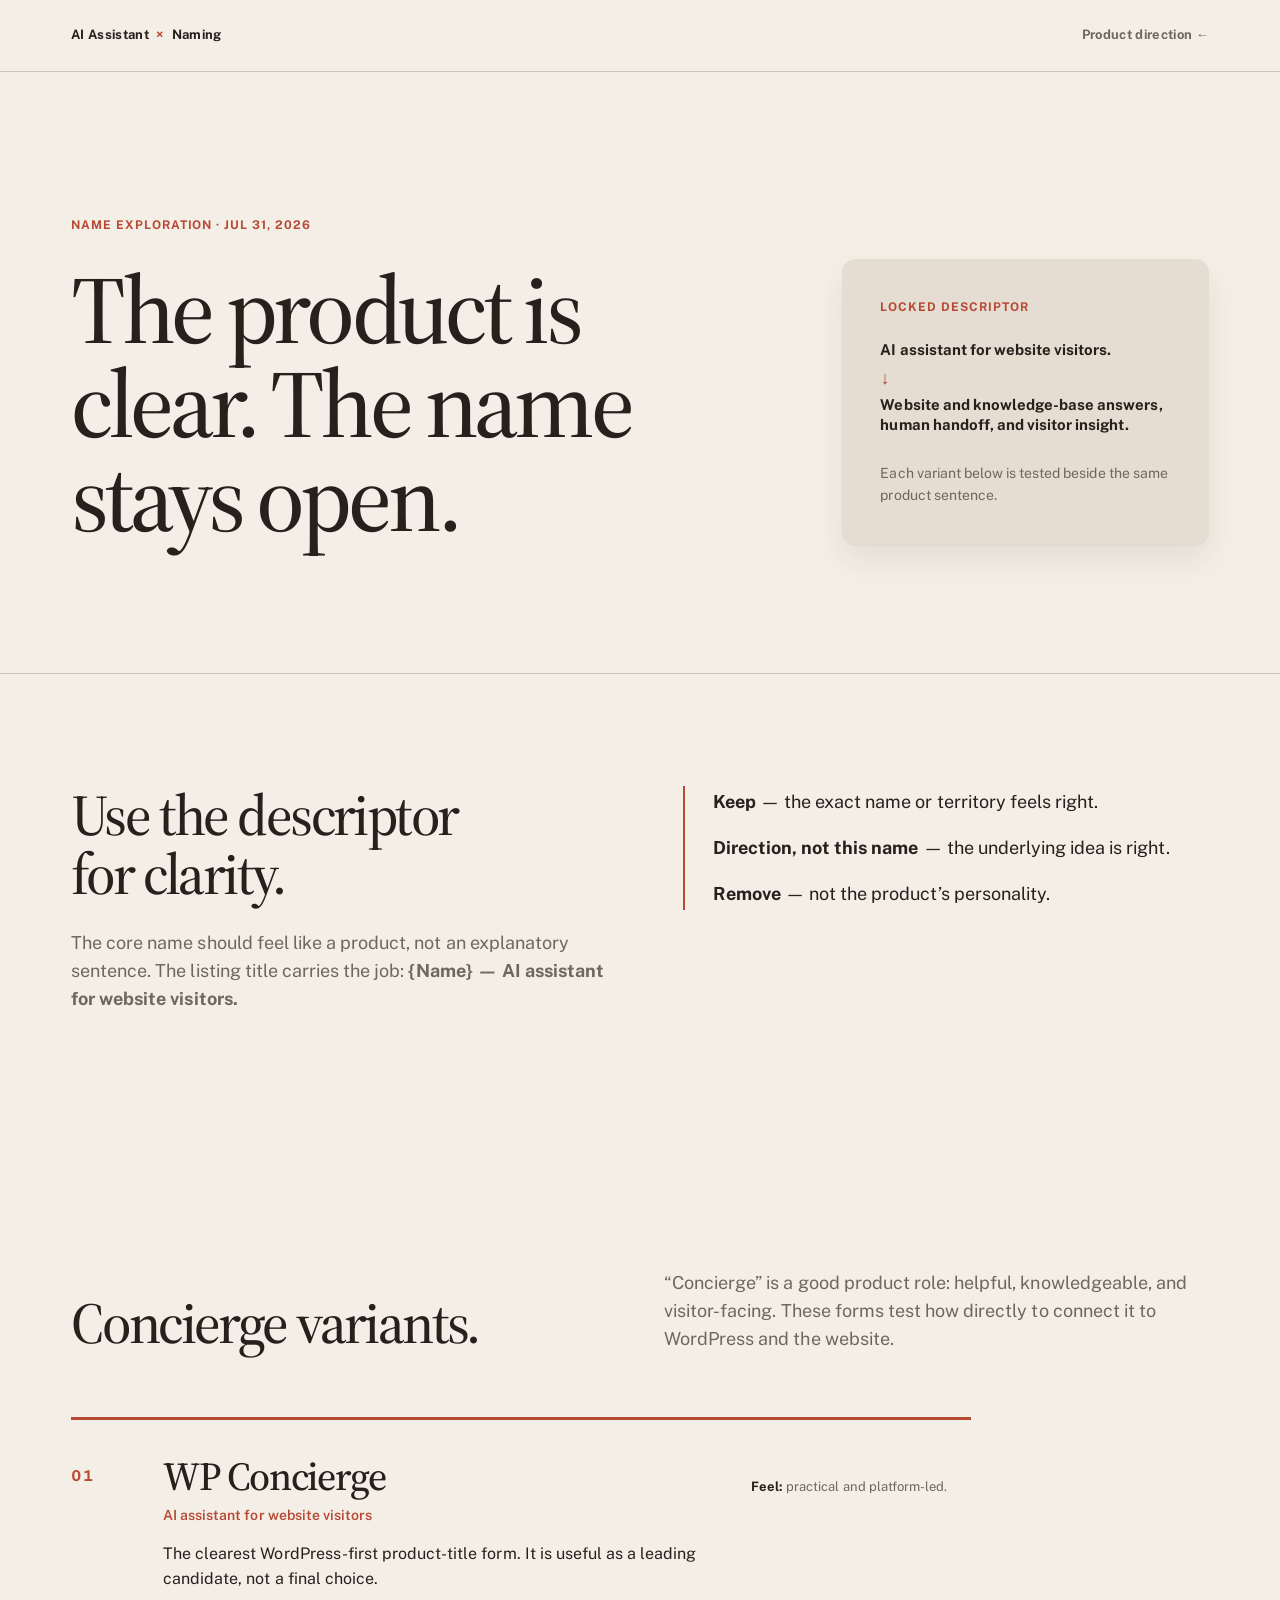
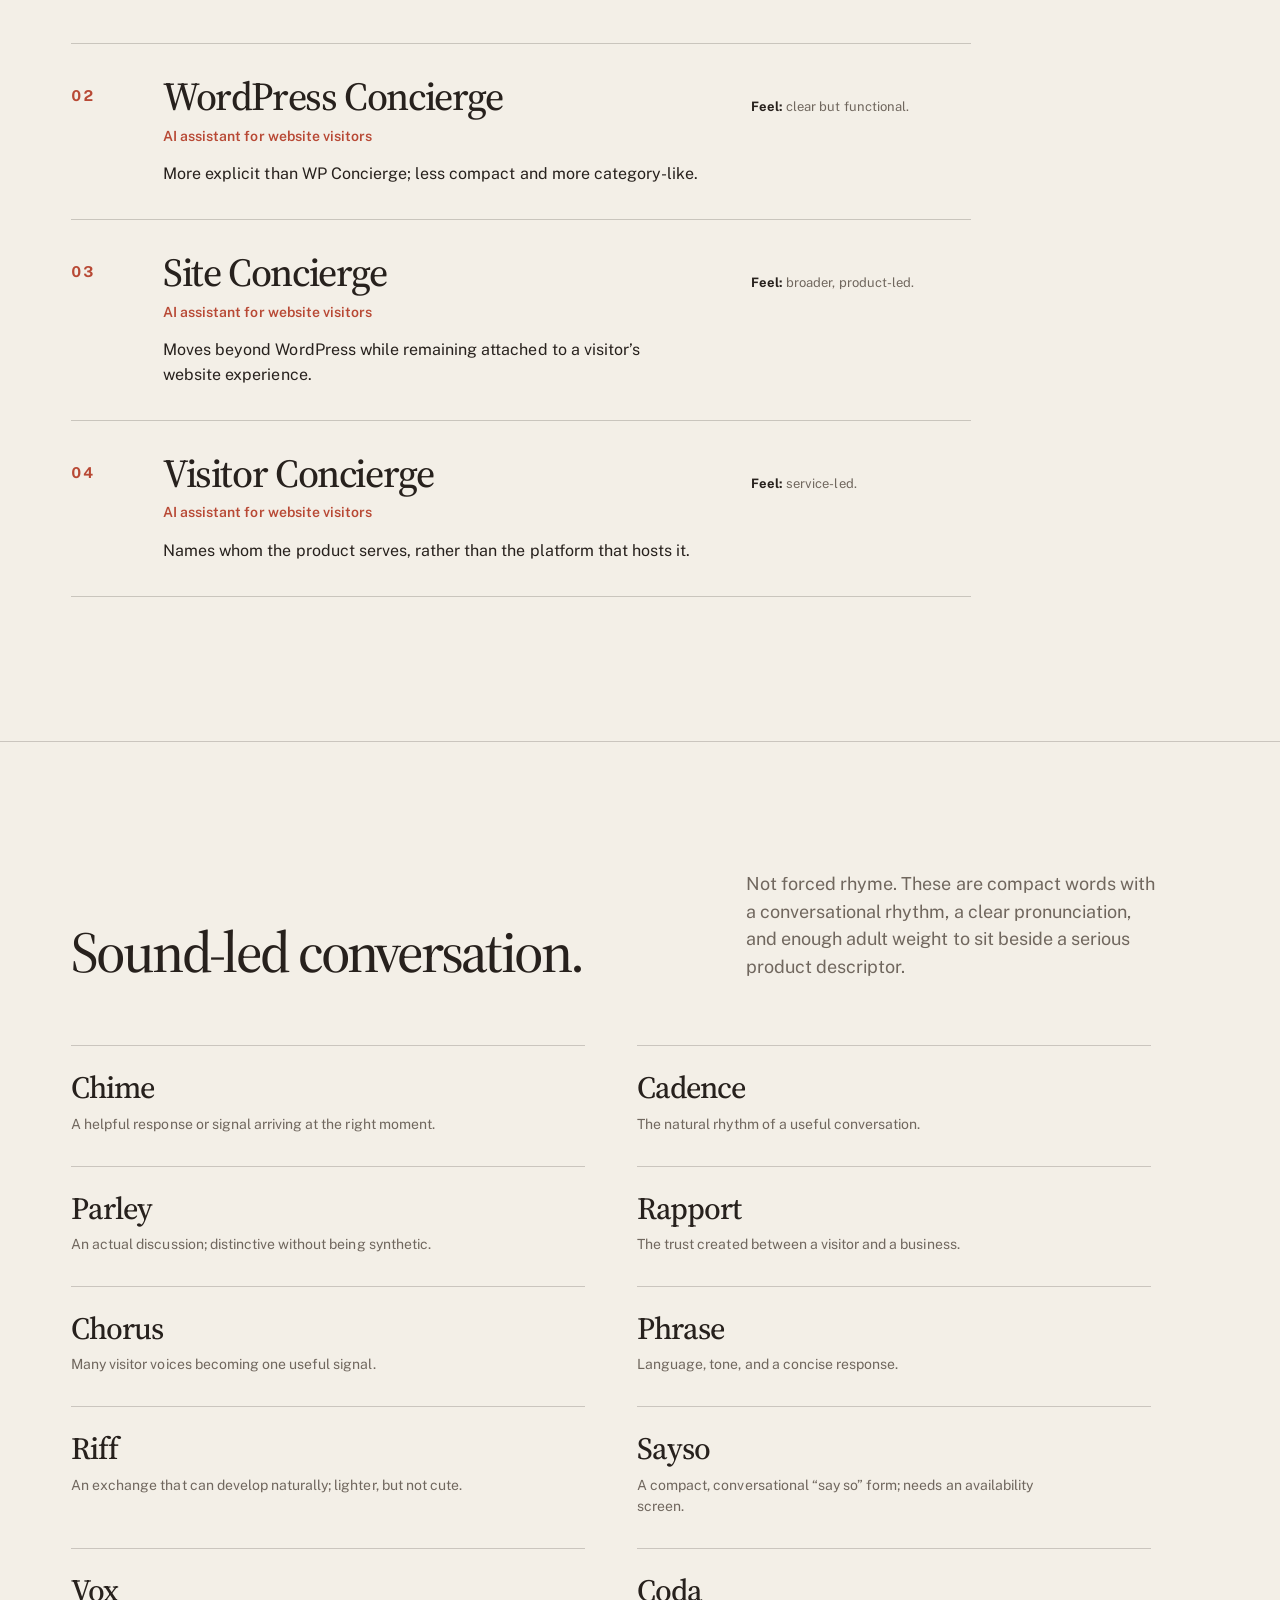
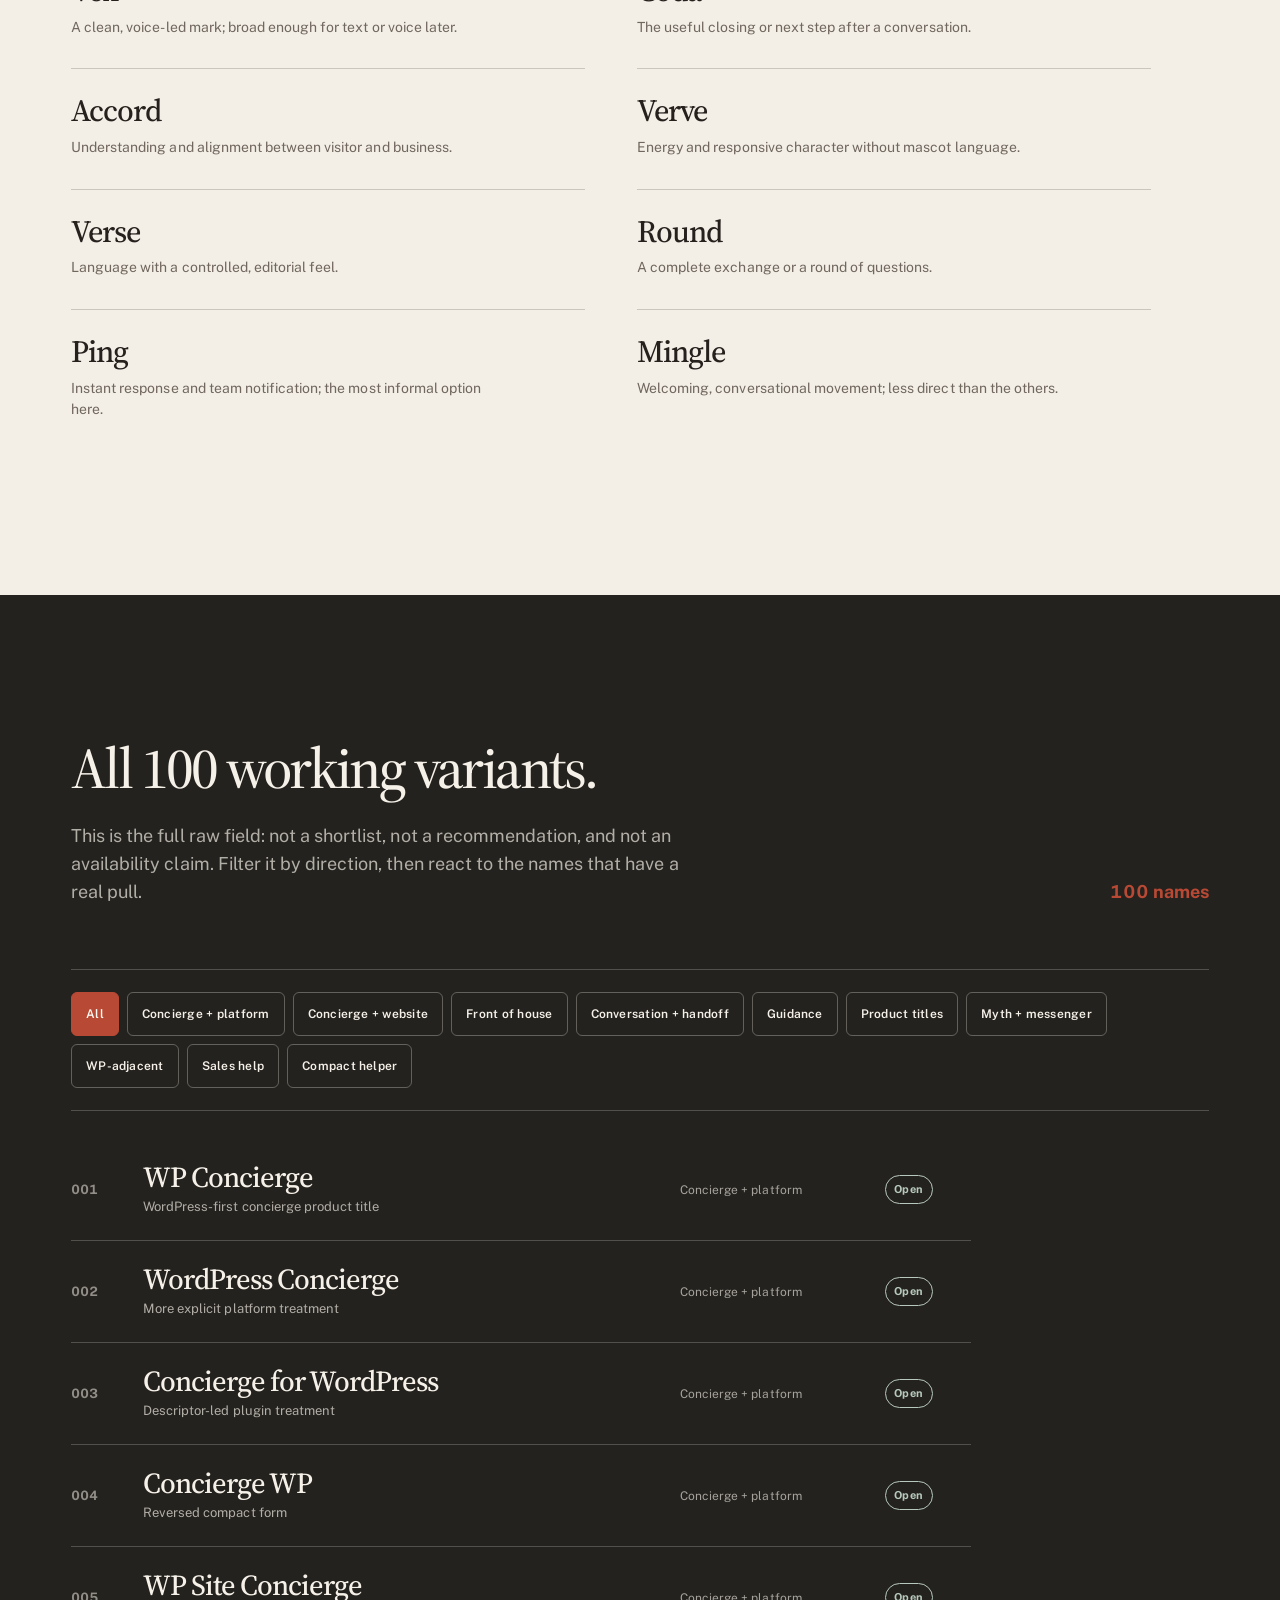
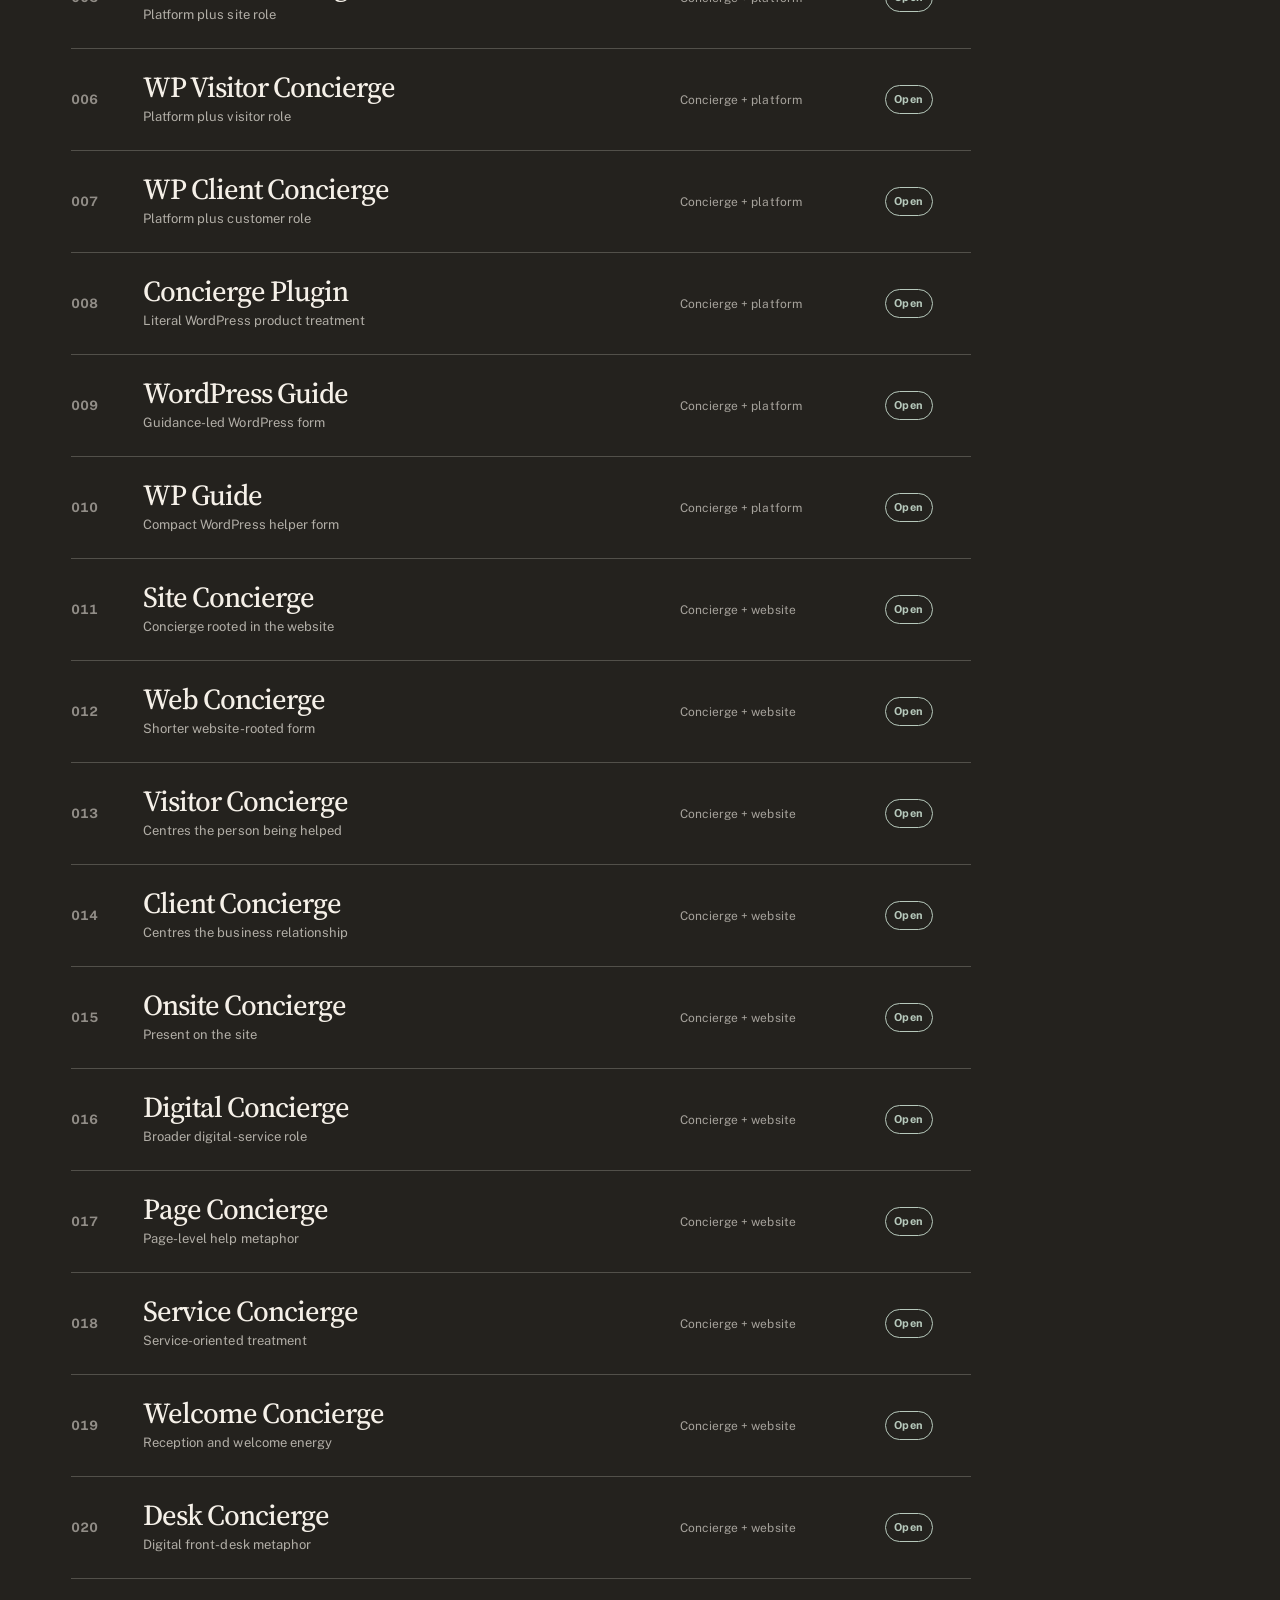
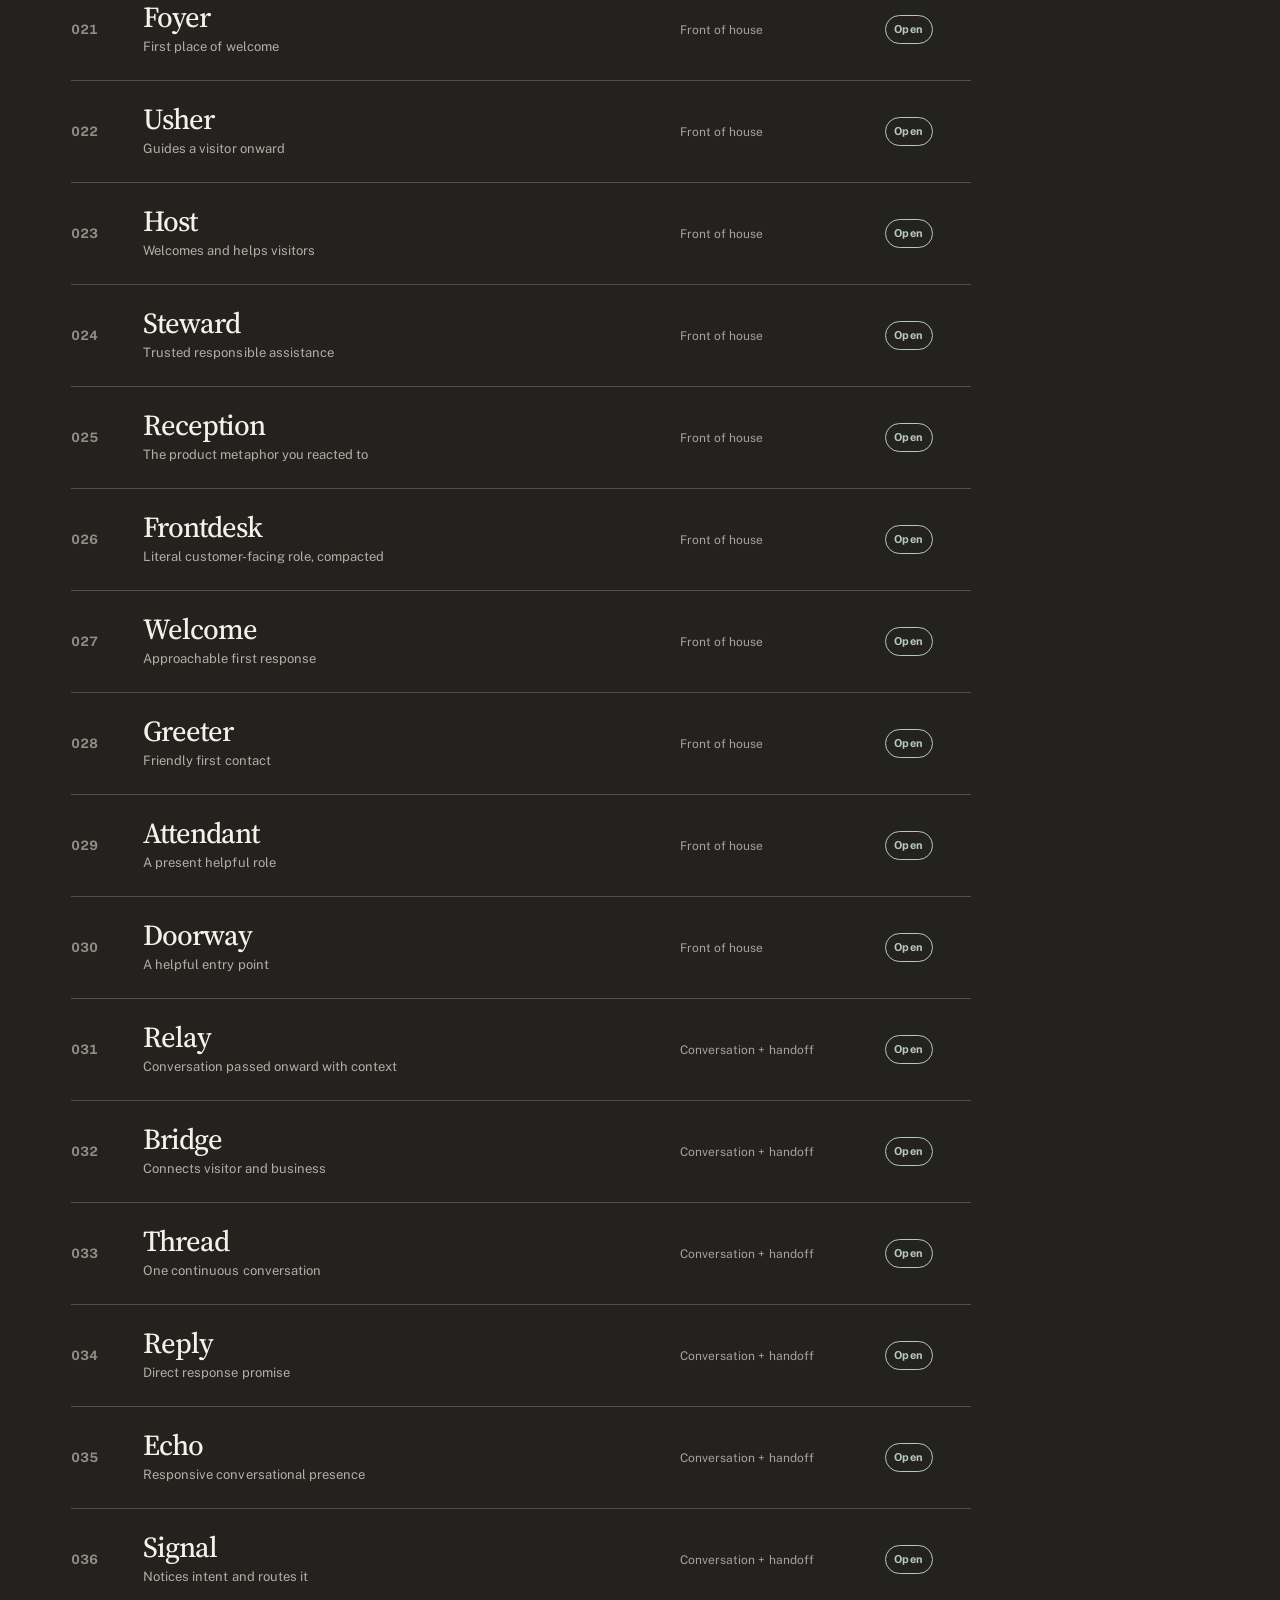
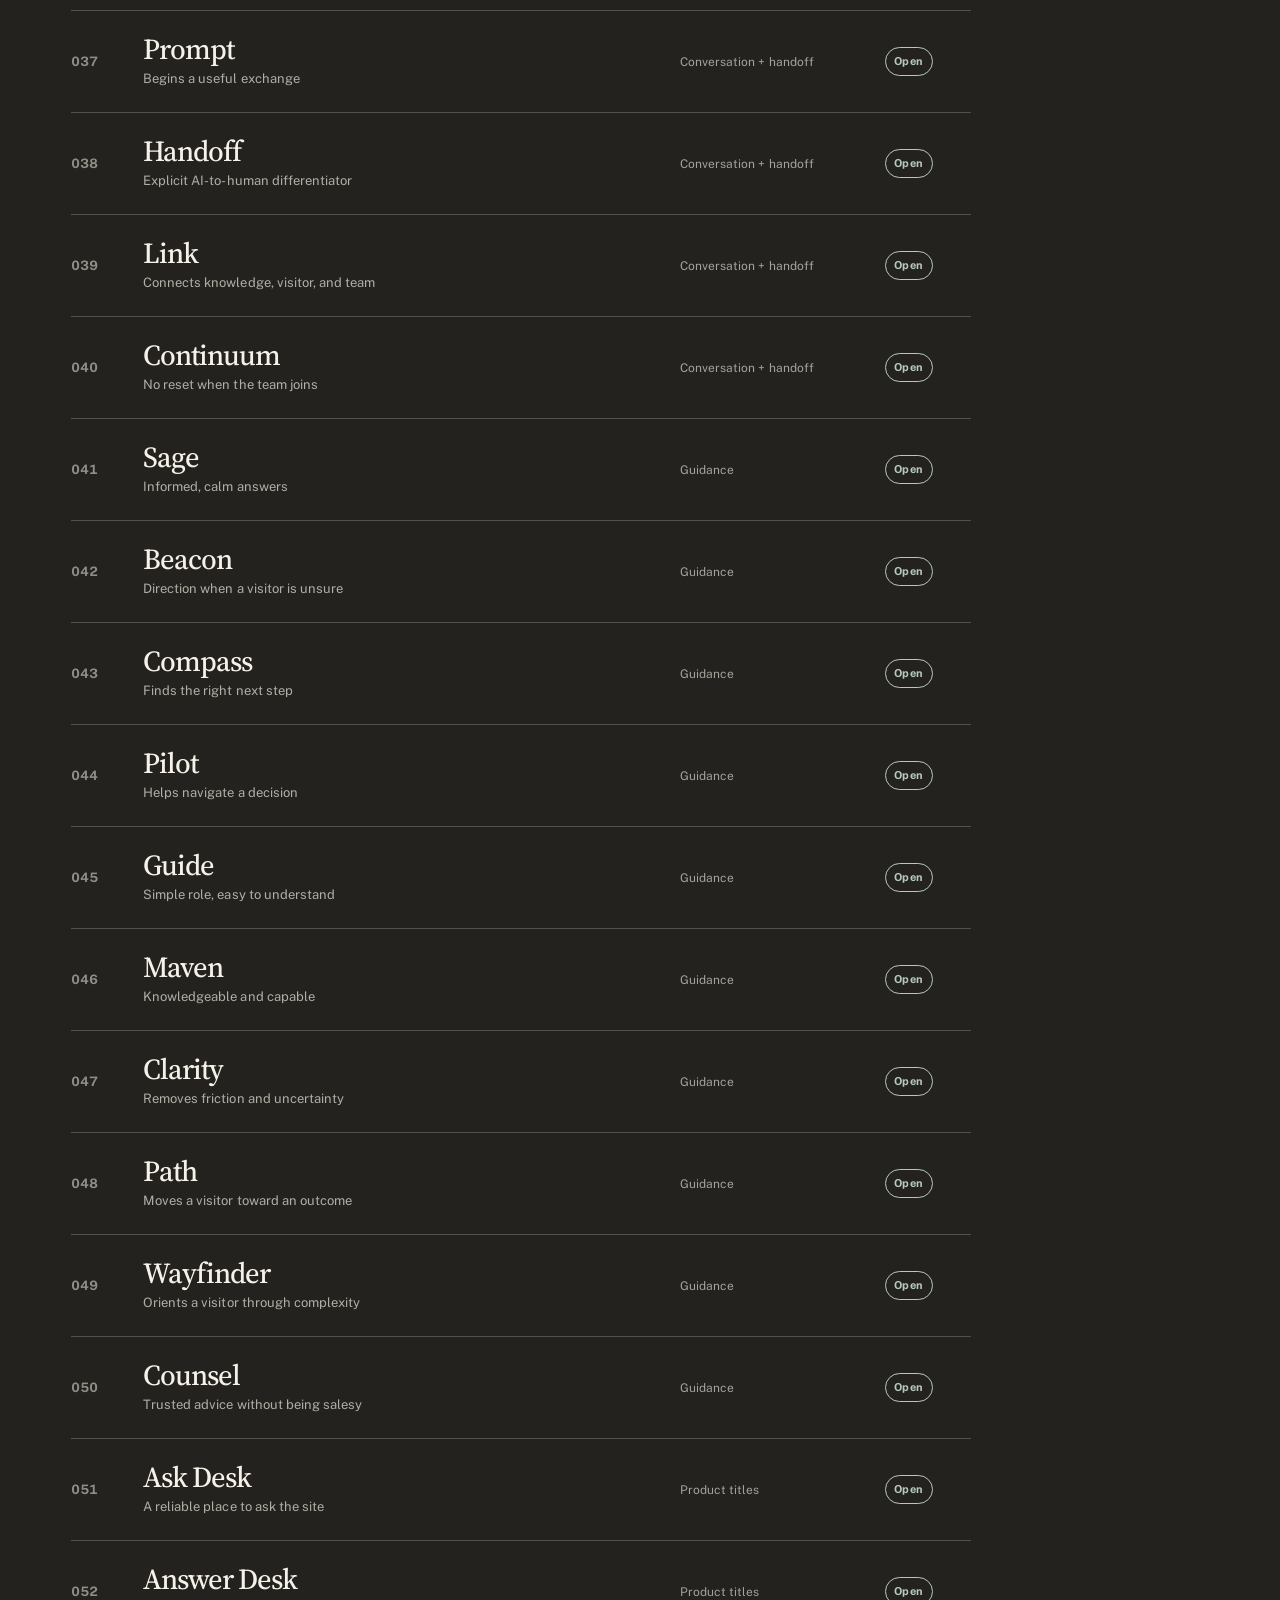
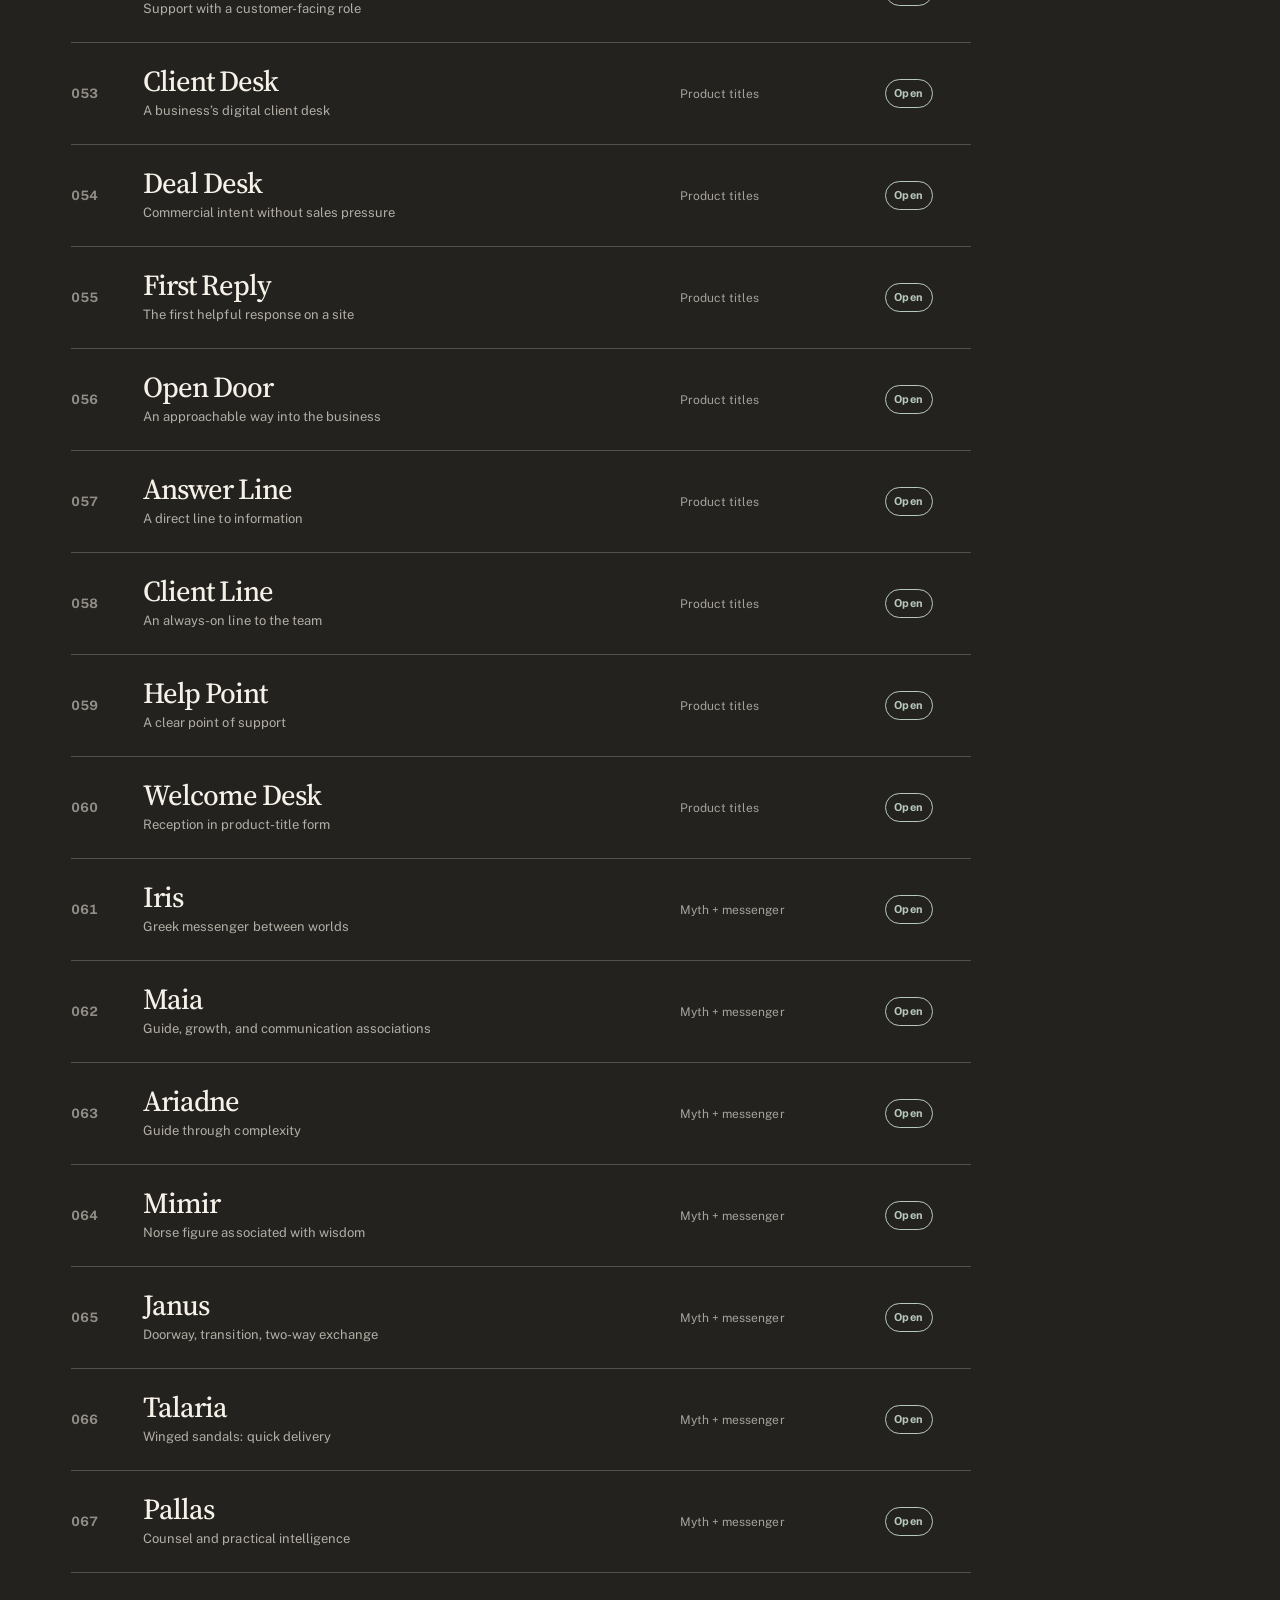
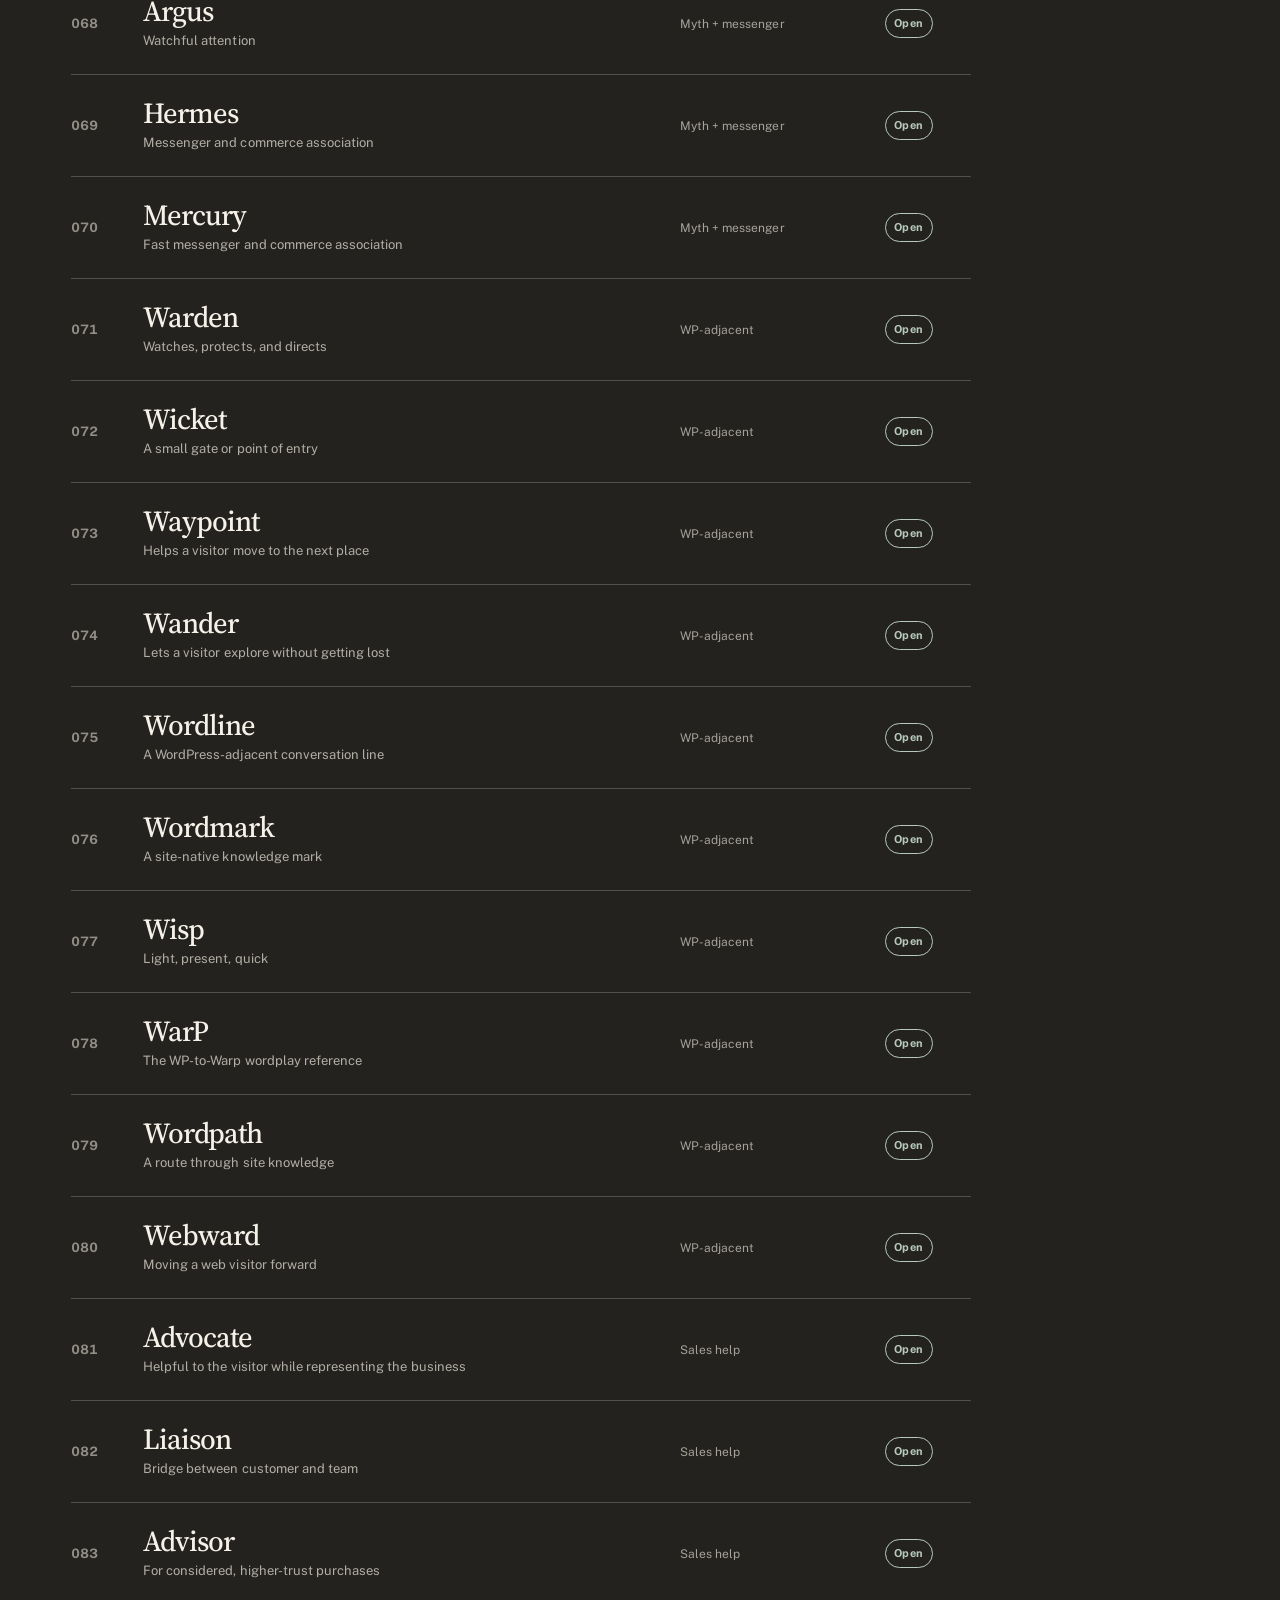
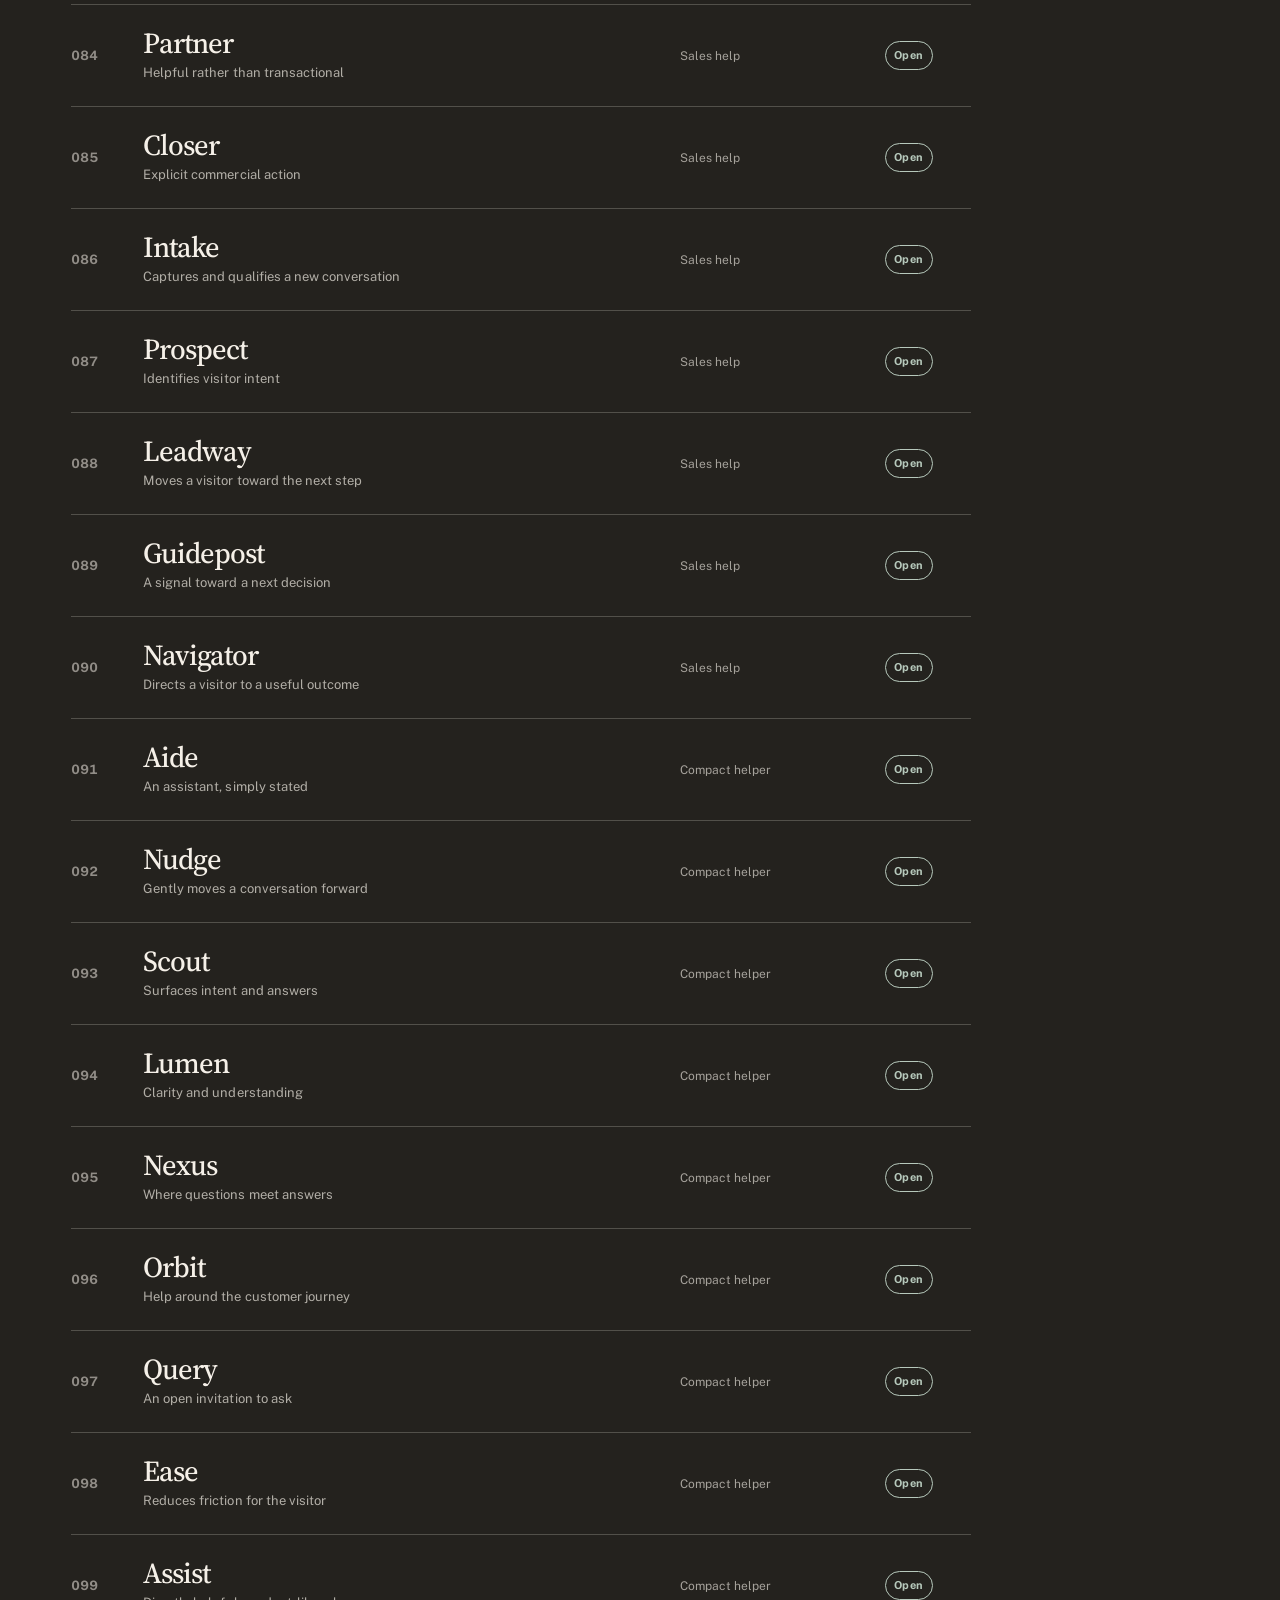
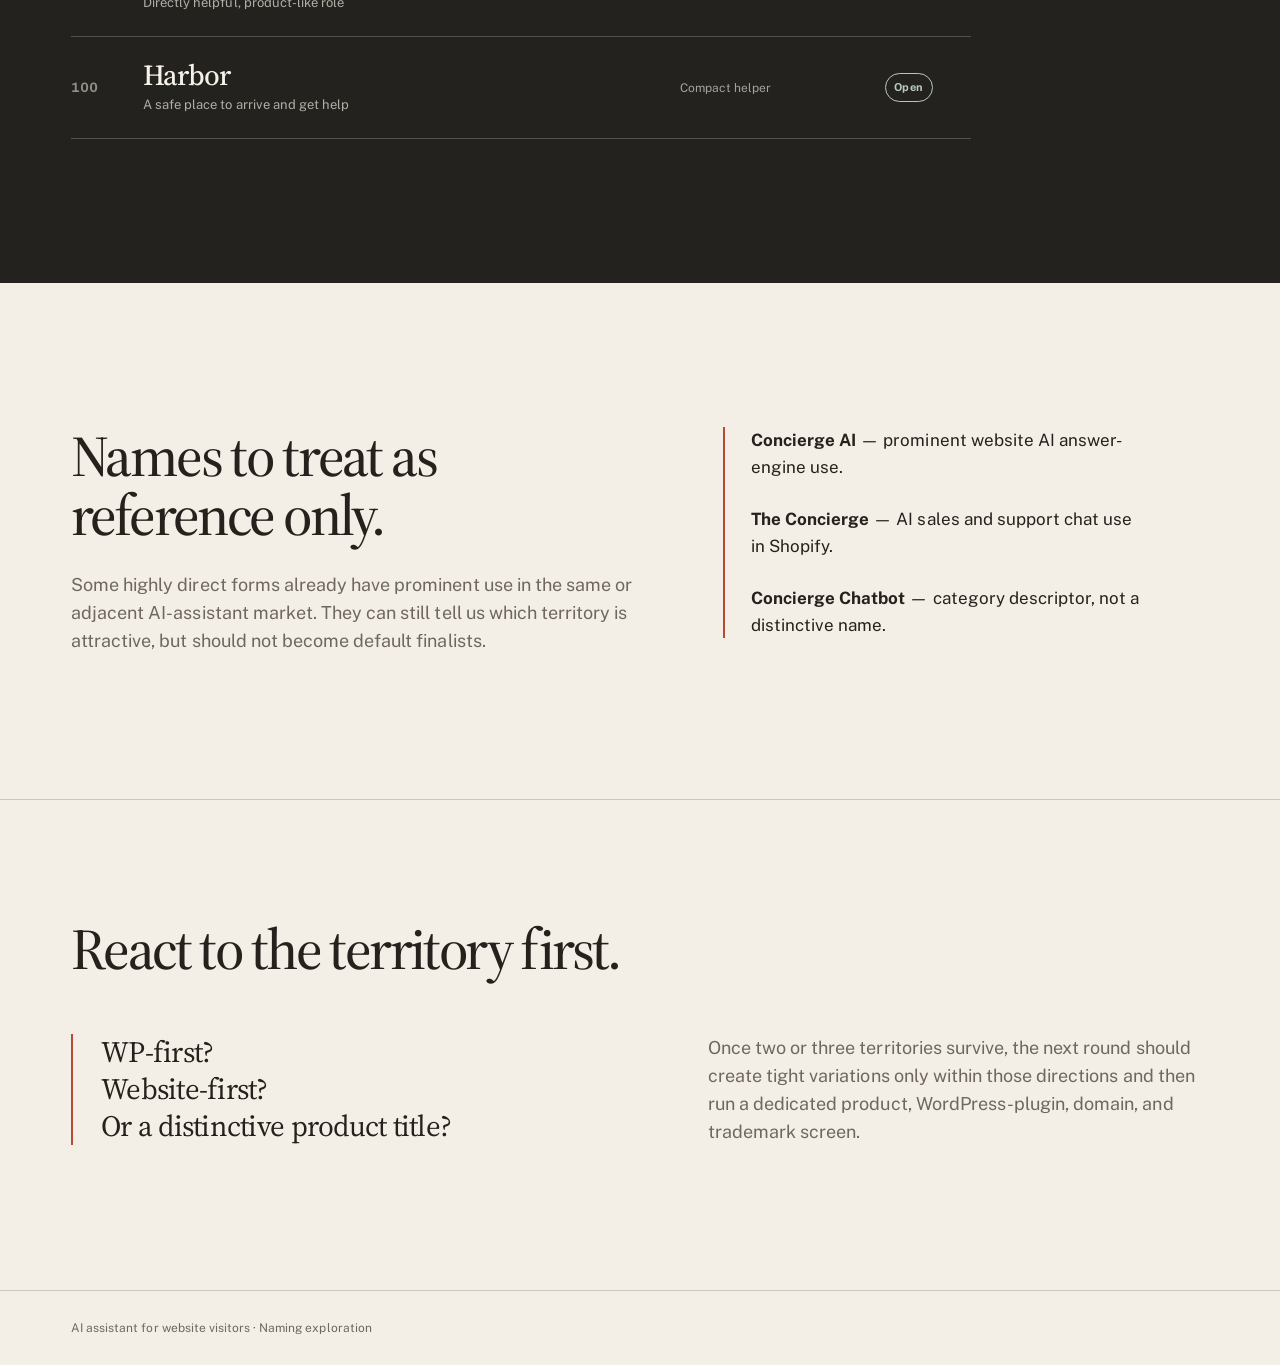
==== commit 64abdf88: "feat(naming): add sound-led conversation territory Add a restrained, conversational naming direction" ====
--- a/naming/index.html
+++ b/naming/index.html
@@ -29,6 +29,27 @@
           <li class="podium-item"><span class="rank">03</span><div><h3>Site Concierge</h3><p class="treatment">AI assistant for website visitors</p><p>Moves beyond WordPress while remaining attached to a visitor’s website experience.</p></div><p class="tradeoff"><strong>Feel:</strong> broader, product-led.</p></li>
           <li class="podium-item"><span class="rank">04</span><div><h3>Visitor Concierge</h3><p class="treatment">AI assistant for website visitors</p><p>Names whom the product serves, rather than the platform that hosts it.</p></div><p class="tradeoff"><strong>Feel:</strong> service-led.</p></li>
         </ol>
+      </section>
+      <section class="shortlist">
+        <div class="section-intro side-by-side"><div><h2>Sound-led conversation.</h2></div><p>Not forced rhyme. These are compact words with a conversational rhythm, a clear pronunciation, and enough adult weight to sit beside a serious product descriptor.</p></div>
+        <div class="shortlist-grid">
+          <article><h3>Chime</h3><p>A helpful response or signal arriving at the right moment.</p></article>
+          <article><h3>Cadence</h3><p>The natural rhythm of a useful conversation.</p></article>
+          <article><h3>Parley</h3><p>An actual discussion; distinctive without being synthetic.</p></article>
+          <article><h3>Rapport</h3><p>The trust created between a visitor and a business.</p></article>
+          <article><h3>Chorus</h3><p>Many visitor voices becoming one useful signal.</p></article>
+          <article><h3>Phrase</h3><p>Language, tone, and a concise response.</p></article>
+          <article><h3>Riff</h3><p>An exchange that can develop naturally; lighter, but not cute.</p></article>
+          <article><h3>Sayso</h3><p>A compact, conversational “say so” form; needs an availability screen.</p></article>
+          <article><h3>Vox</h3><p>A clean, voice-led mark; broad enough for text or voice later.</p></article>
+          <article><h3>Coda</h3><p>The useful closing or next step after a conversation.</p></article>
+          <article><h3>Accord</h3><p>Understanding and alignment between visitor and business.</p></article>
+          <article><h3>Verve</h3><p>Energy and responsive character without mascot language.</p></article>
+          <article><h3>Verse</h3><p>Language with a controlled, editorial feel.</p></article>
+          <article><h3>Round</h3><p>A complete exchange or a round of questions.</p></article>
+          <article><h3>Ping</h3><p>Instant response and team notification; the most informal option here.</p></article>
+          <article><h3>Mingle</h3><p>Welcoming, conversational movement; less direct than the others.</p></article>
+        </div>
       </section>
       <section class="field">
         <div class="field-head"><div><h2>All 100 working variants.</h2><p>This is the full raw field: not a shortlist, not a recommendation, and not an availability claim. Filter it by direction, then react to the names that have a real pull.</p></div><p class="field-counter" id="field-counter">100 names</p></div>
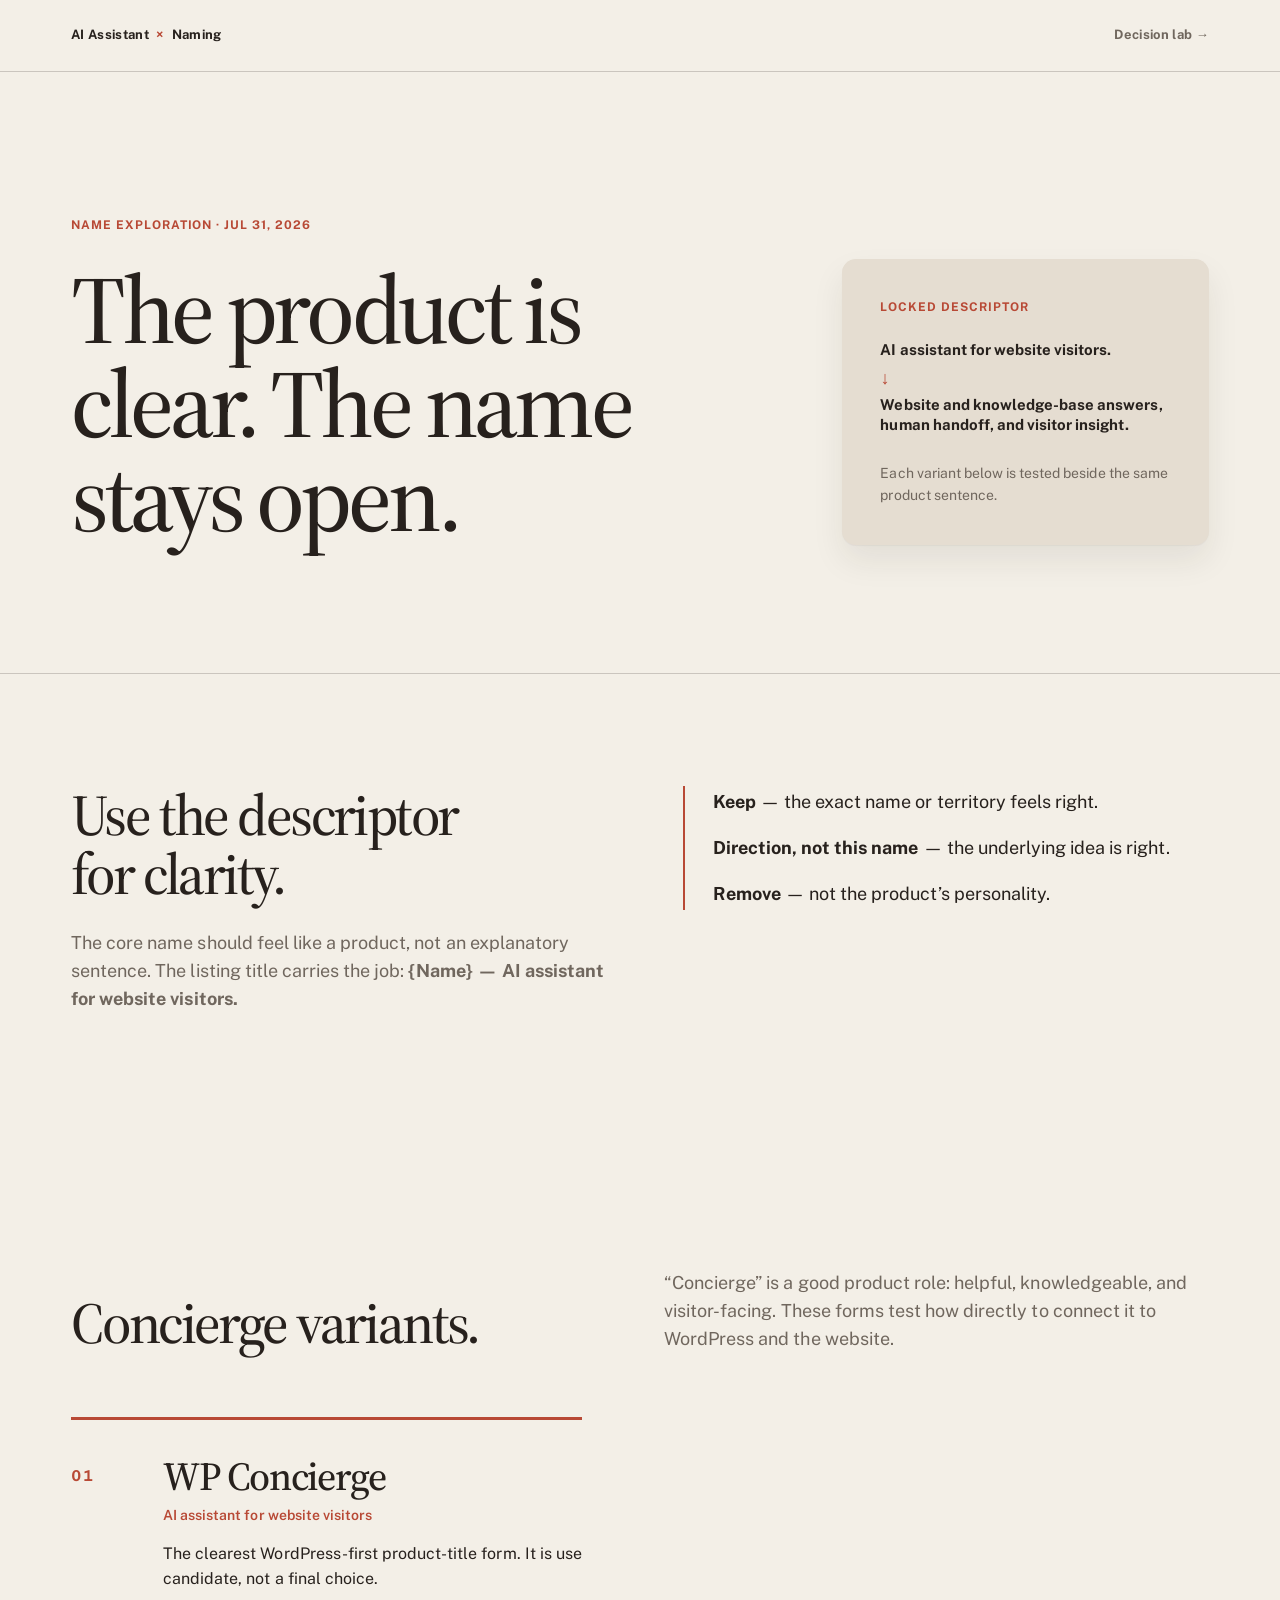
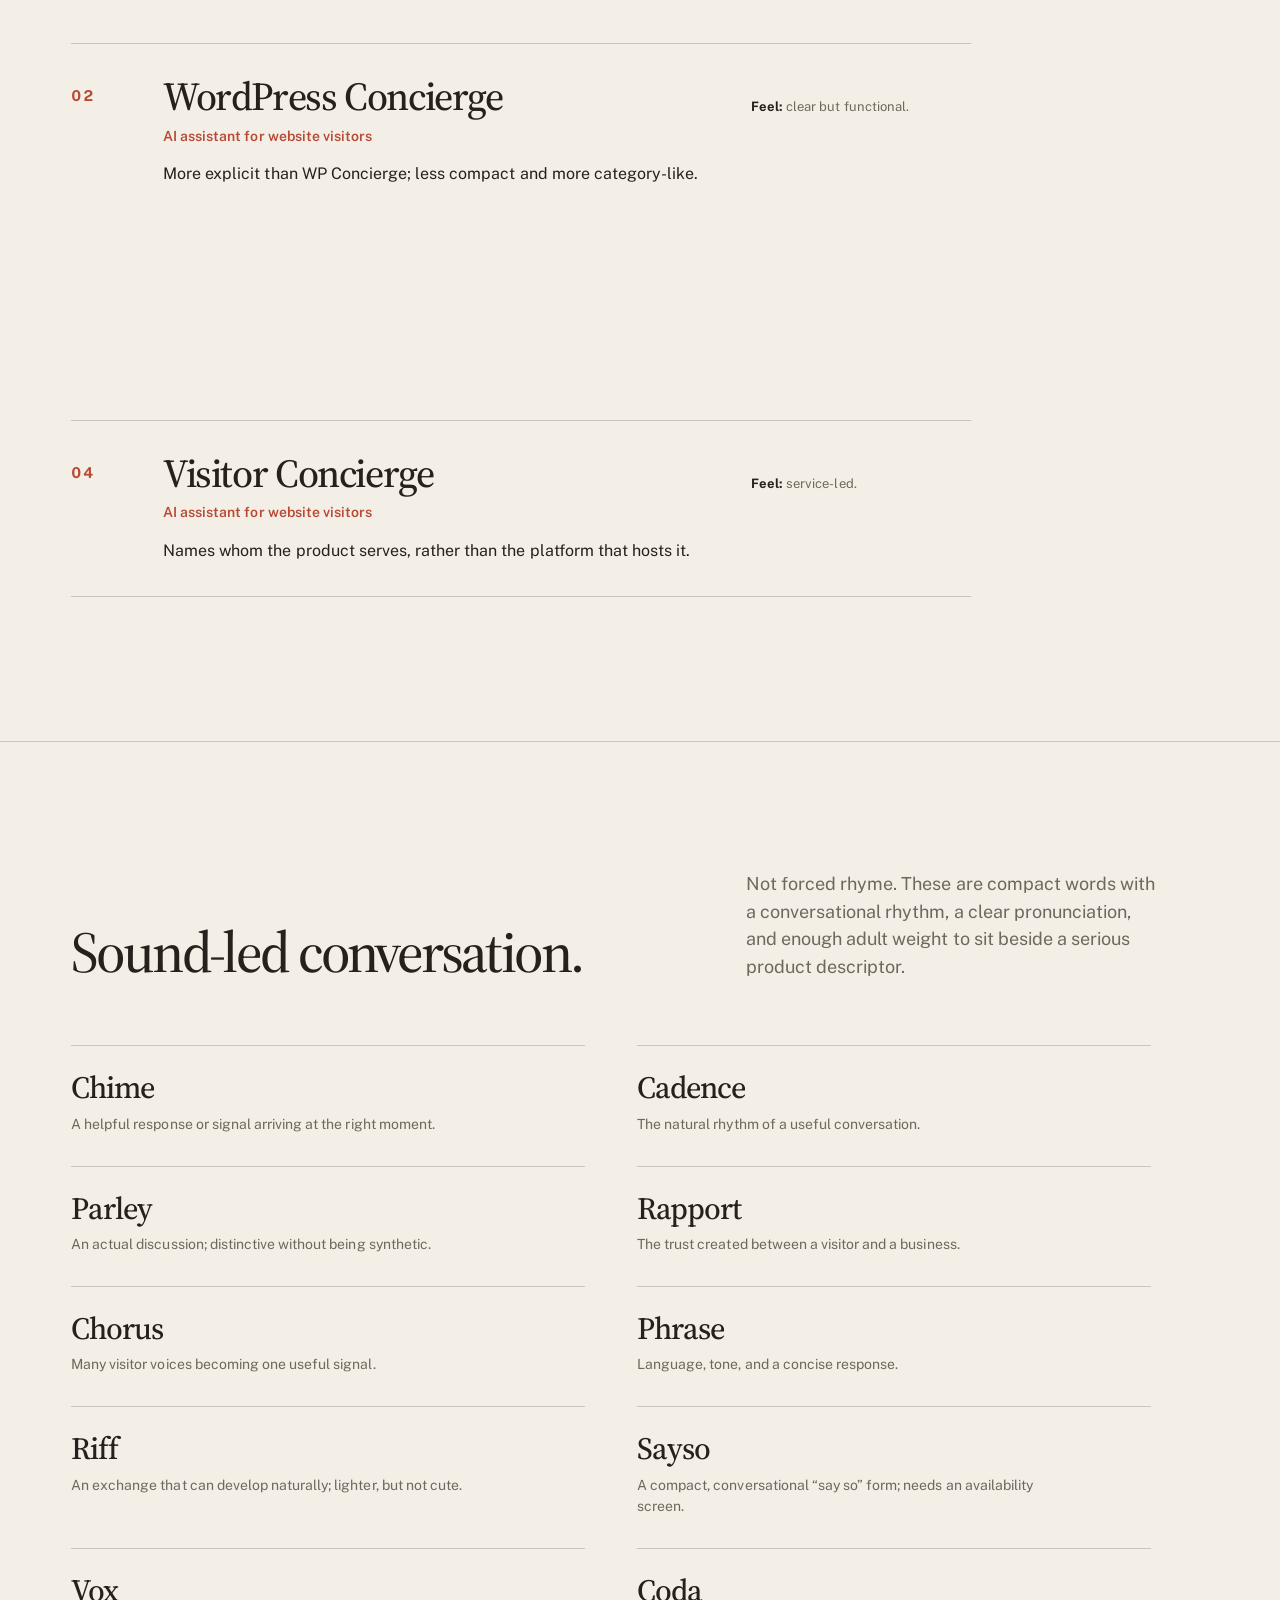
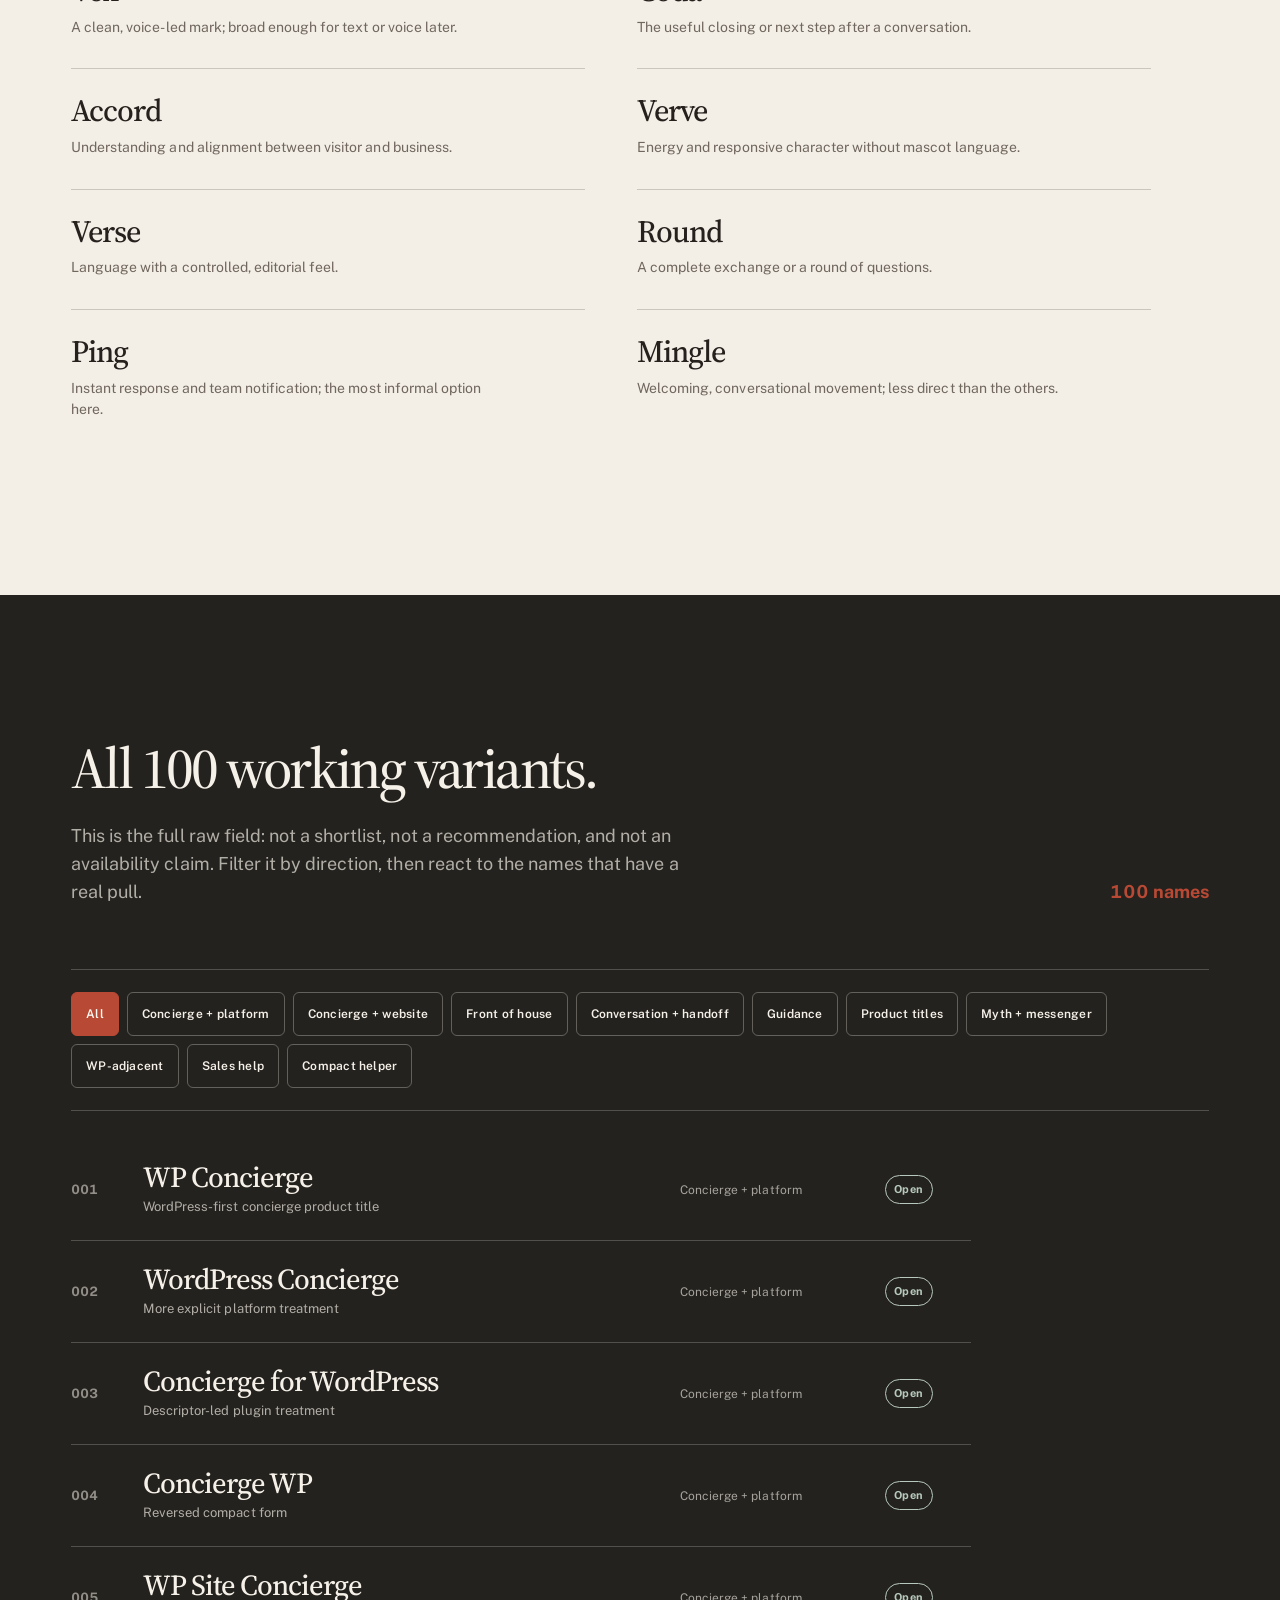
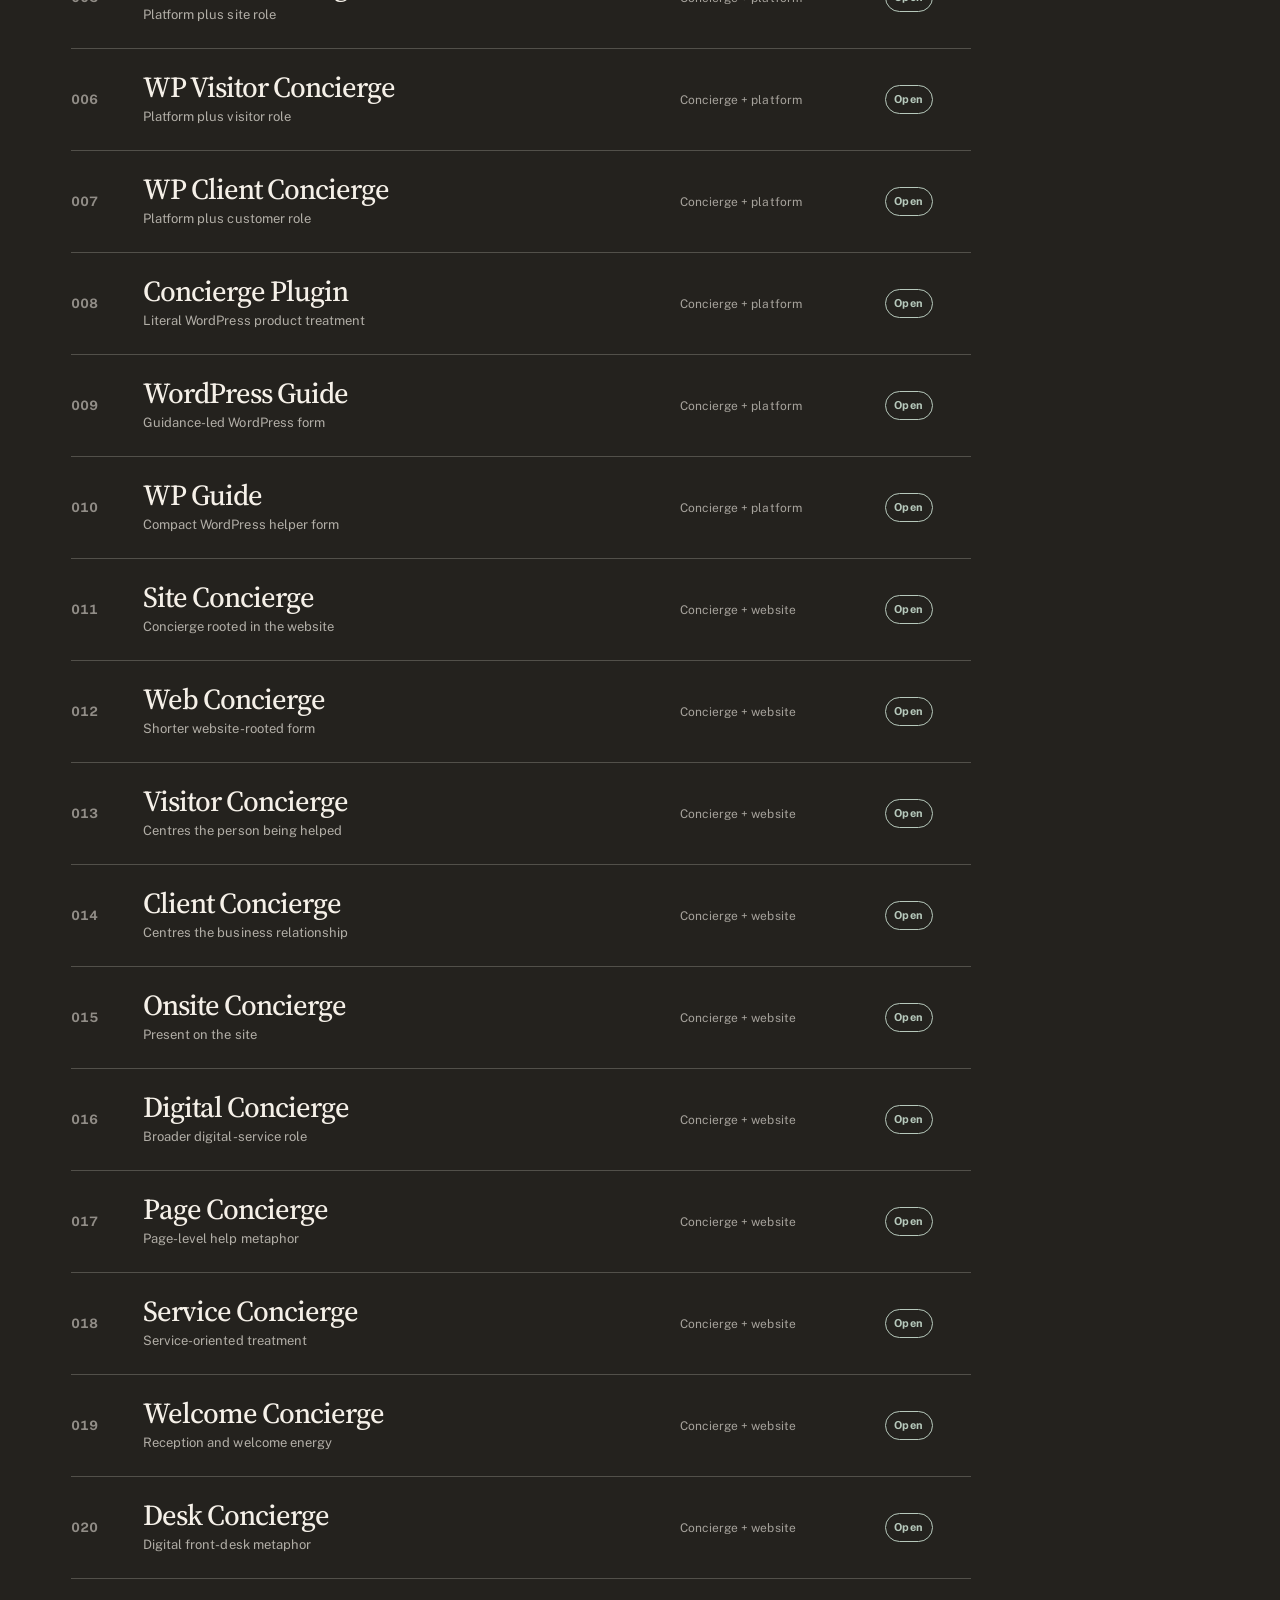
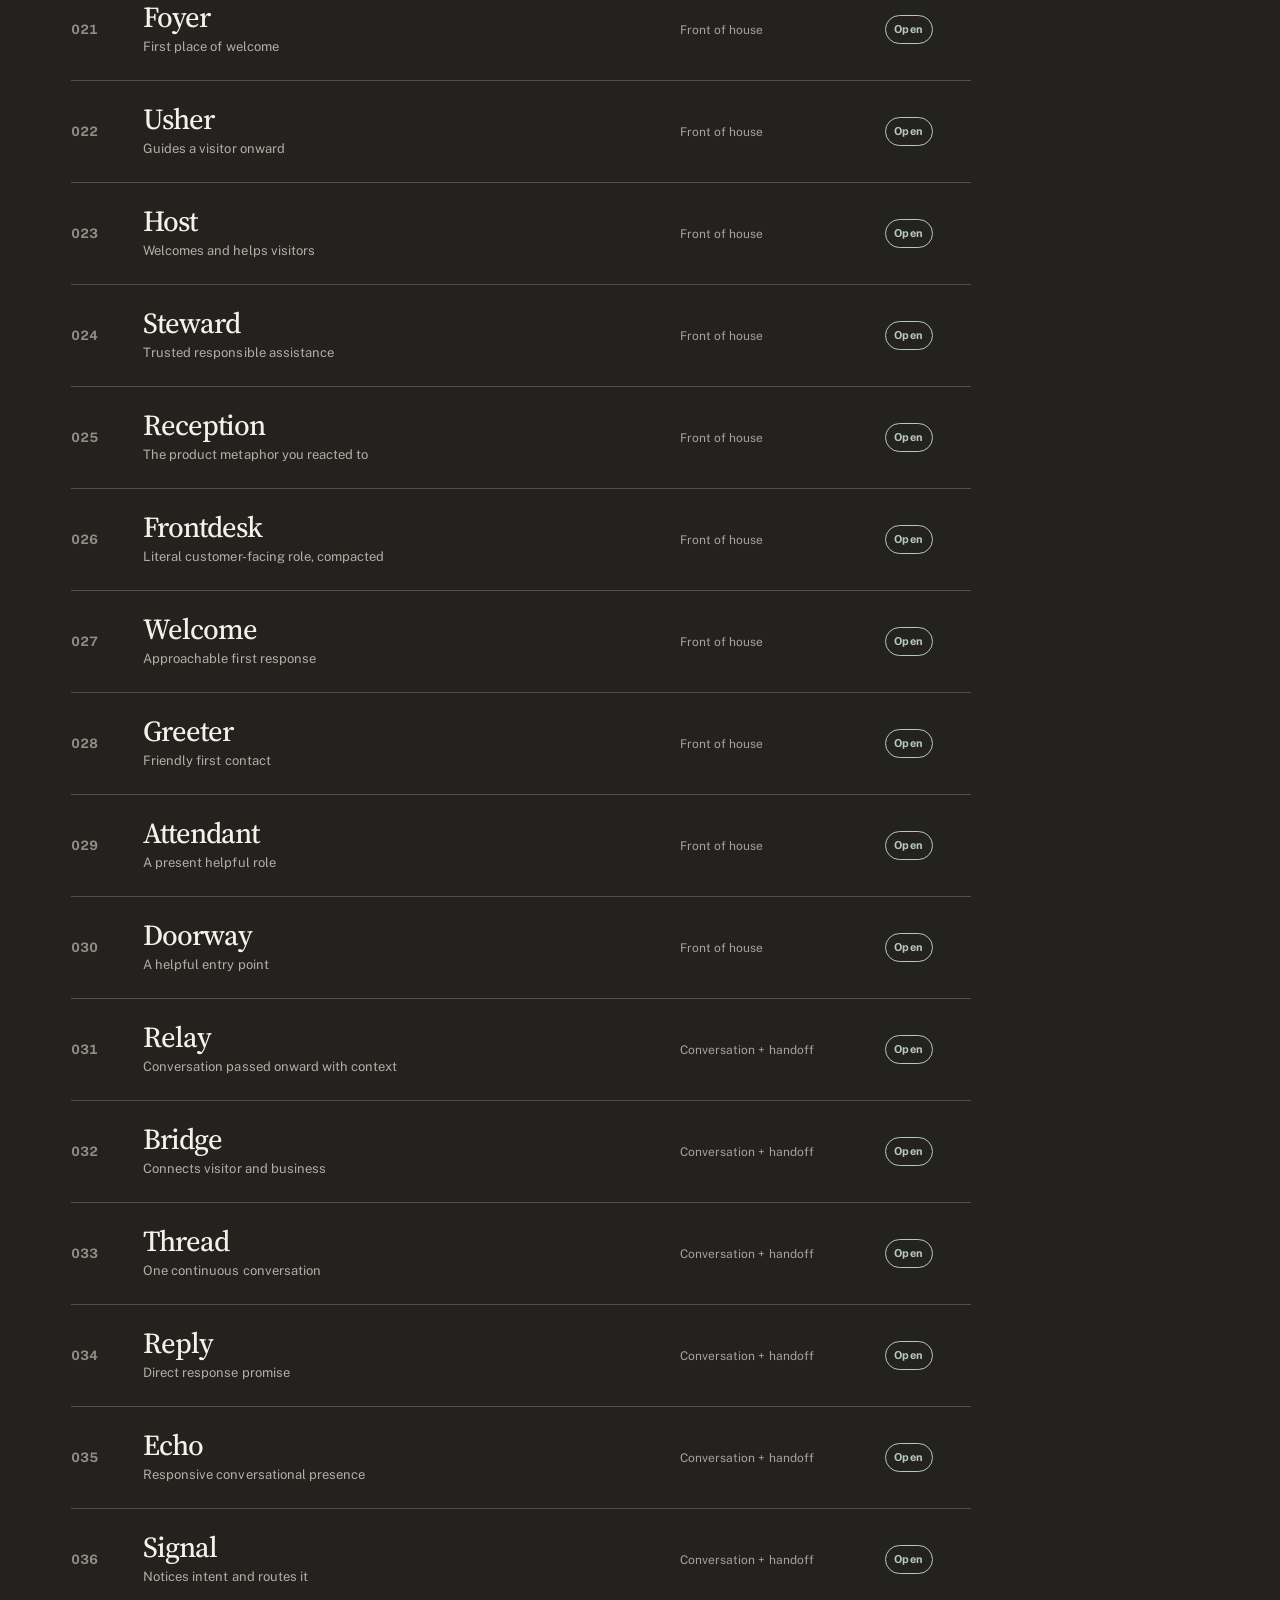
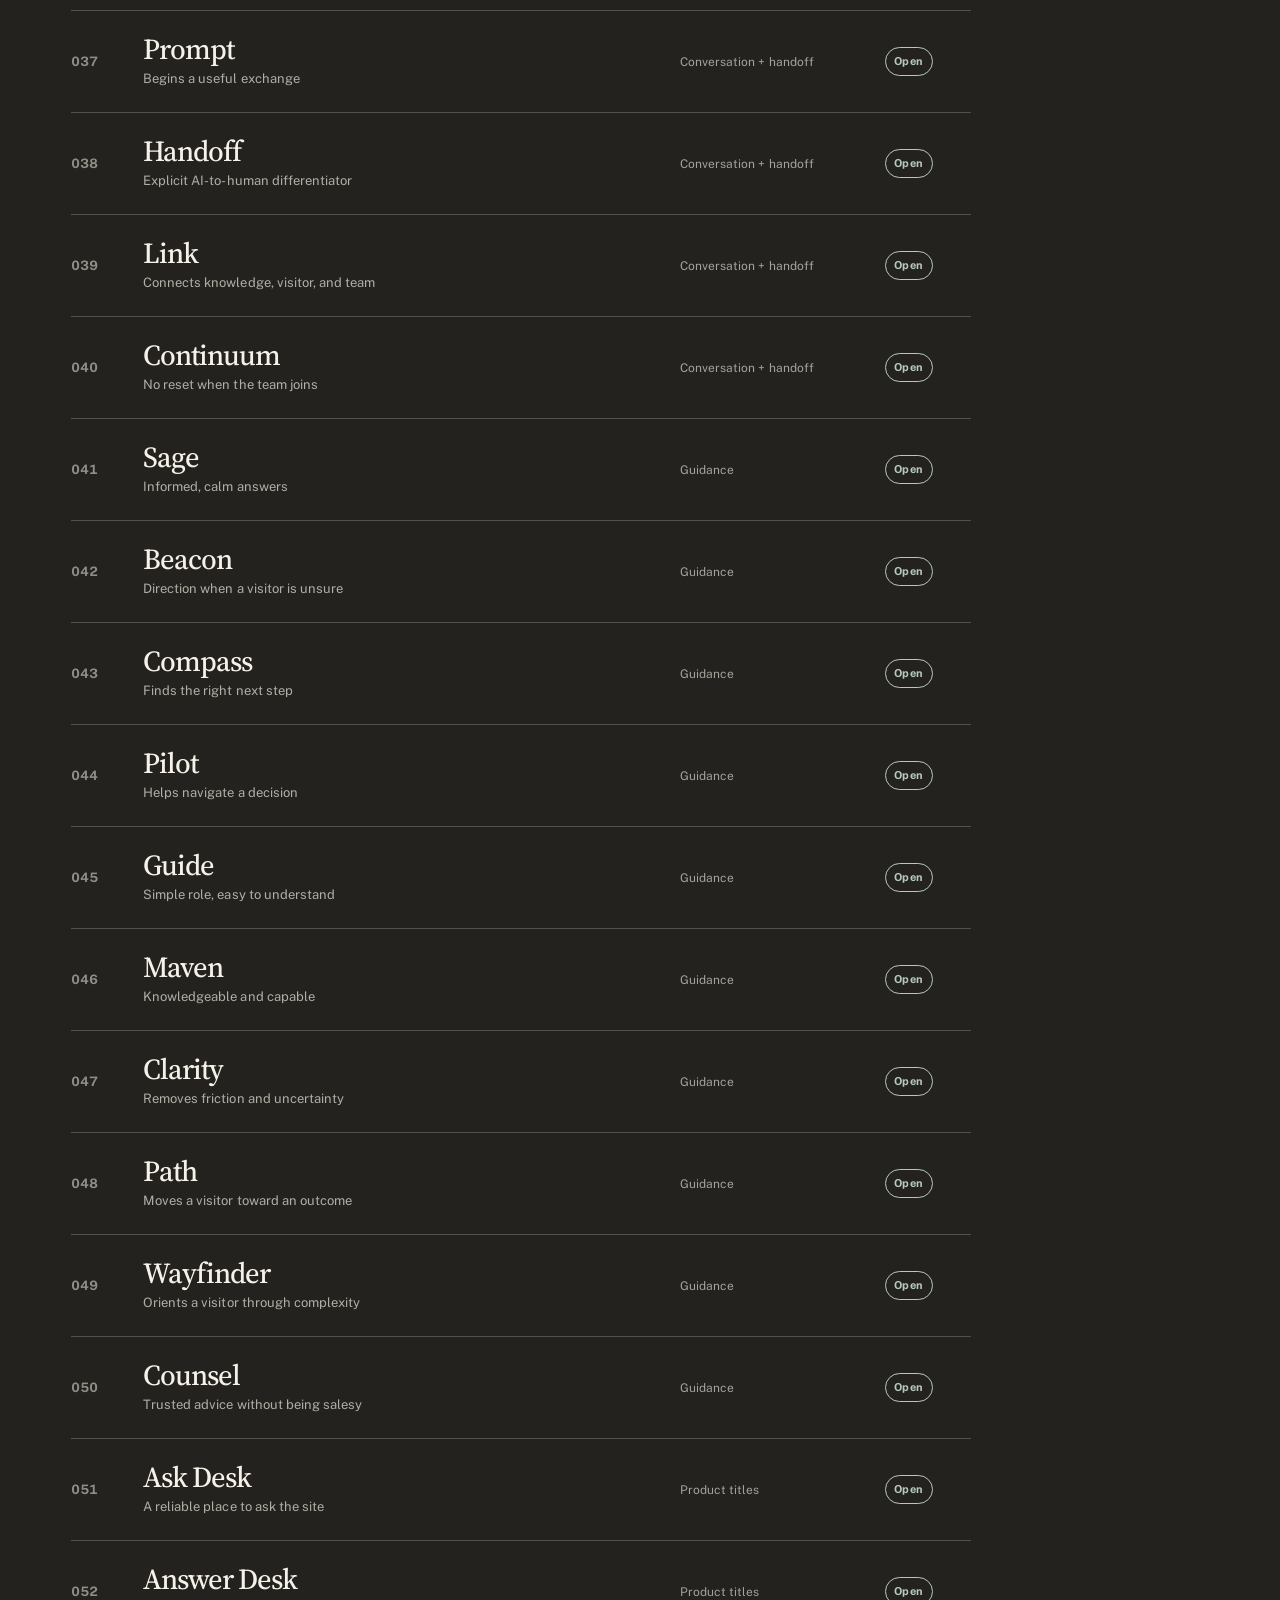
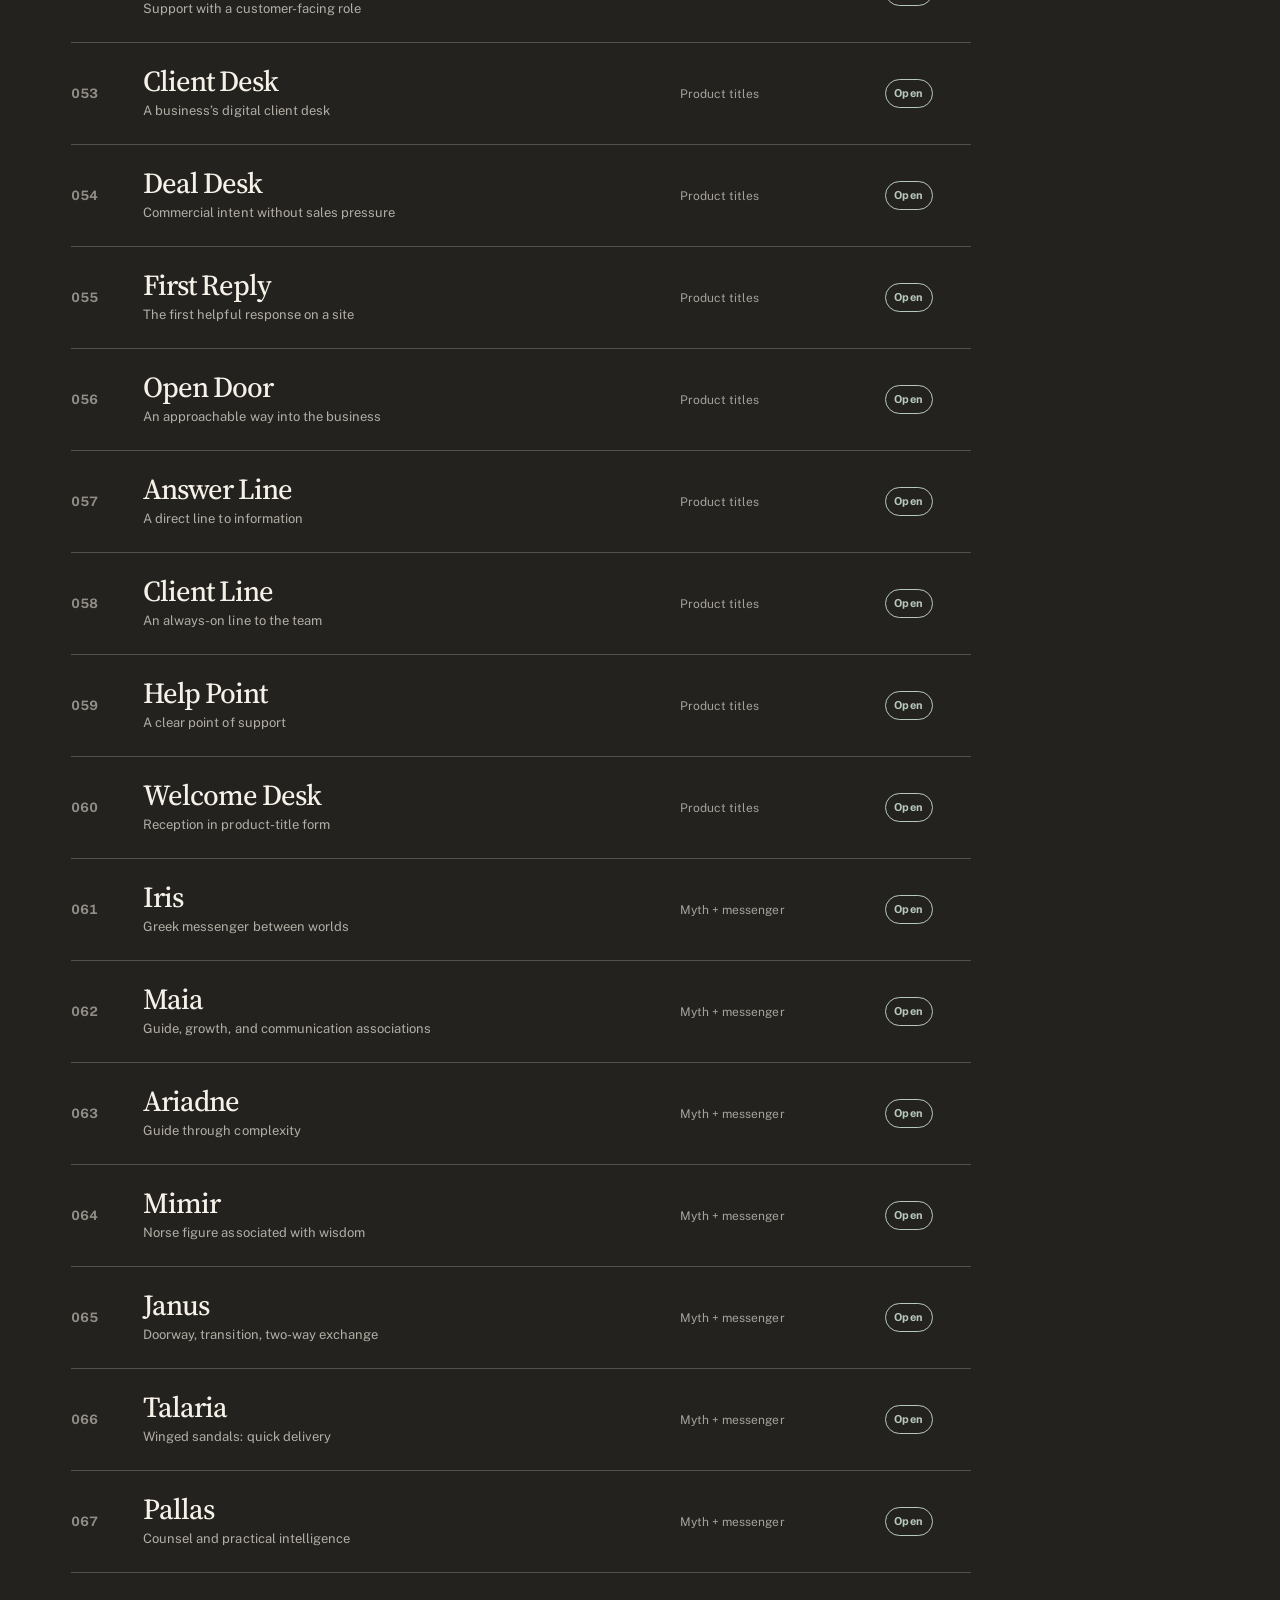
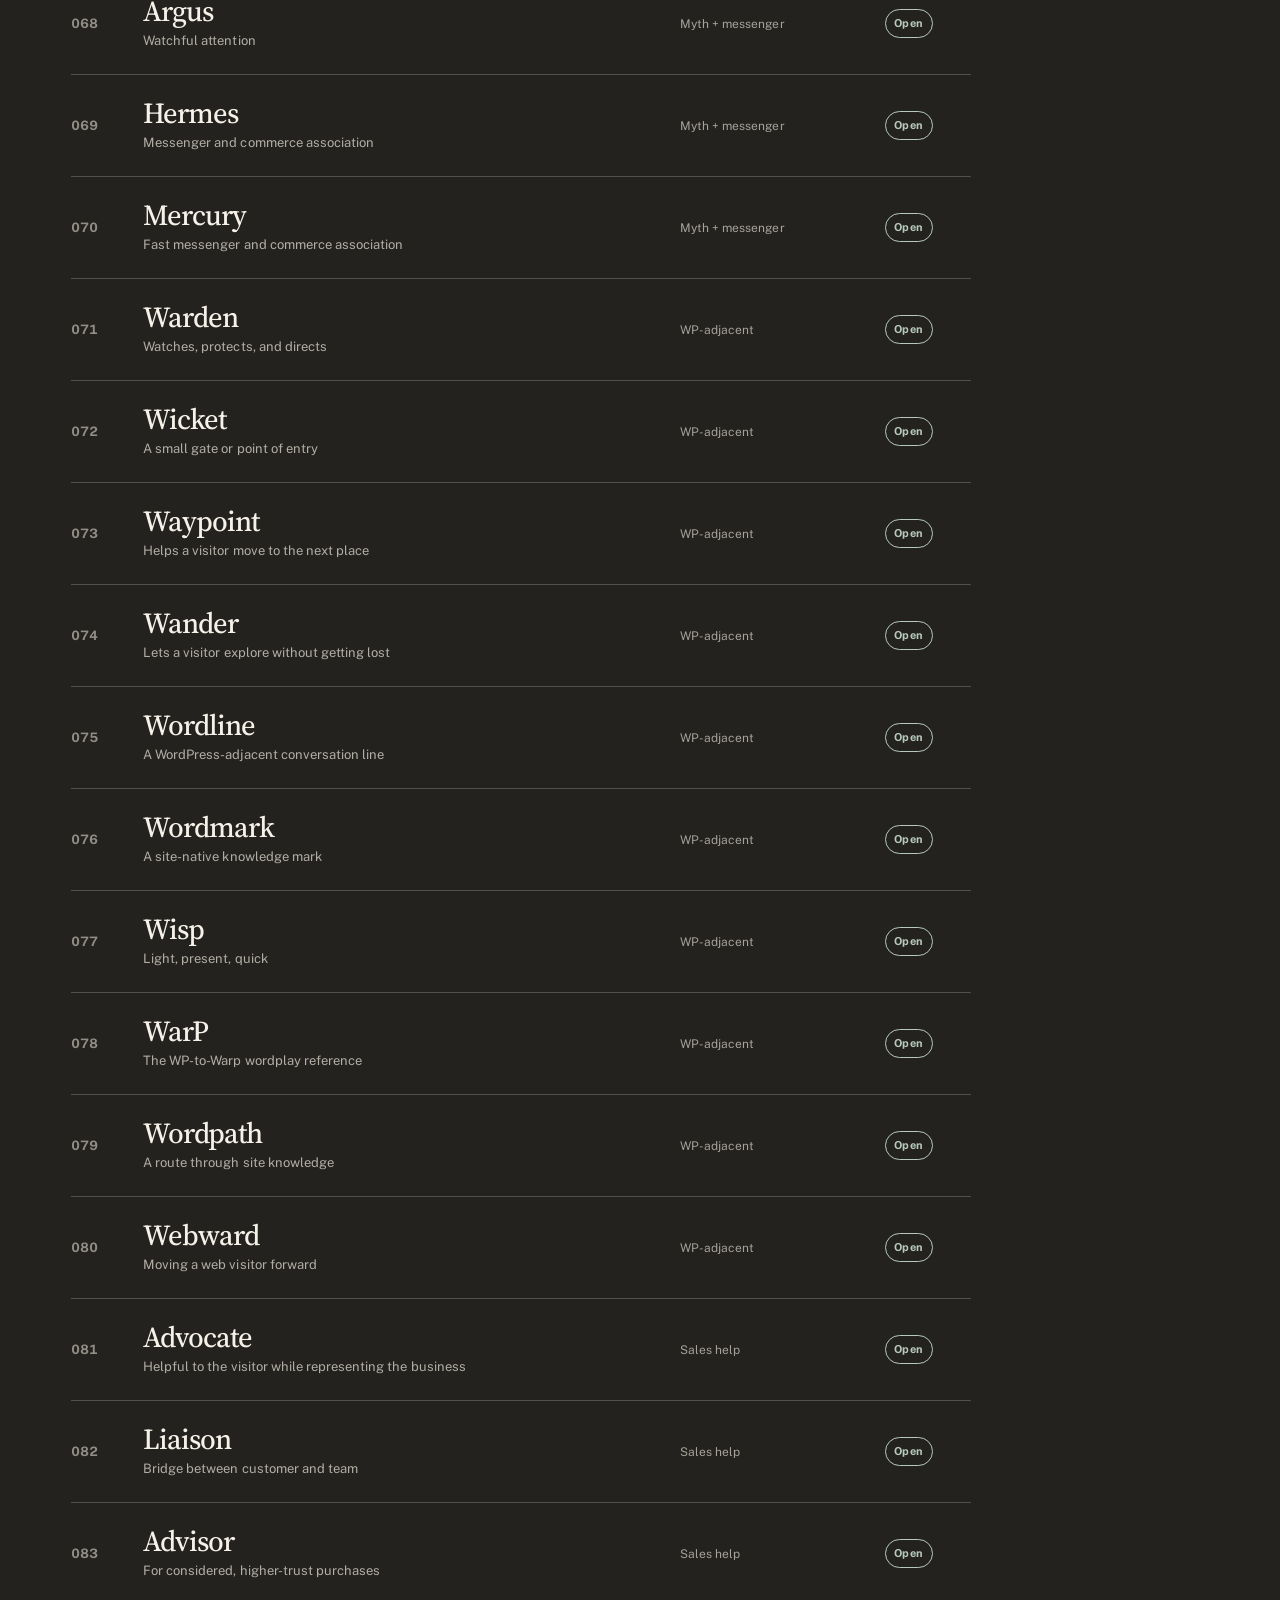
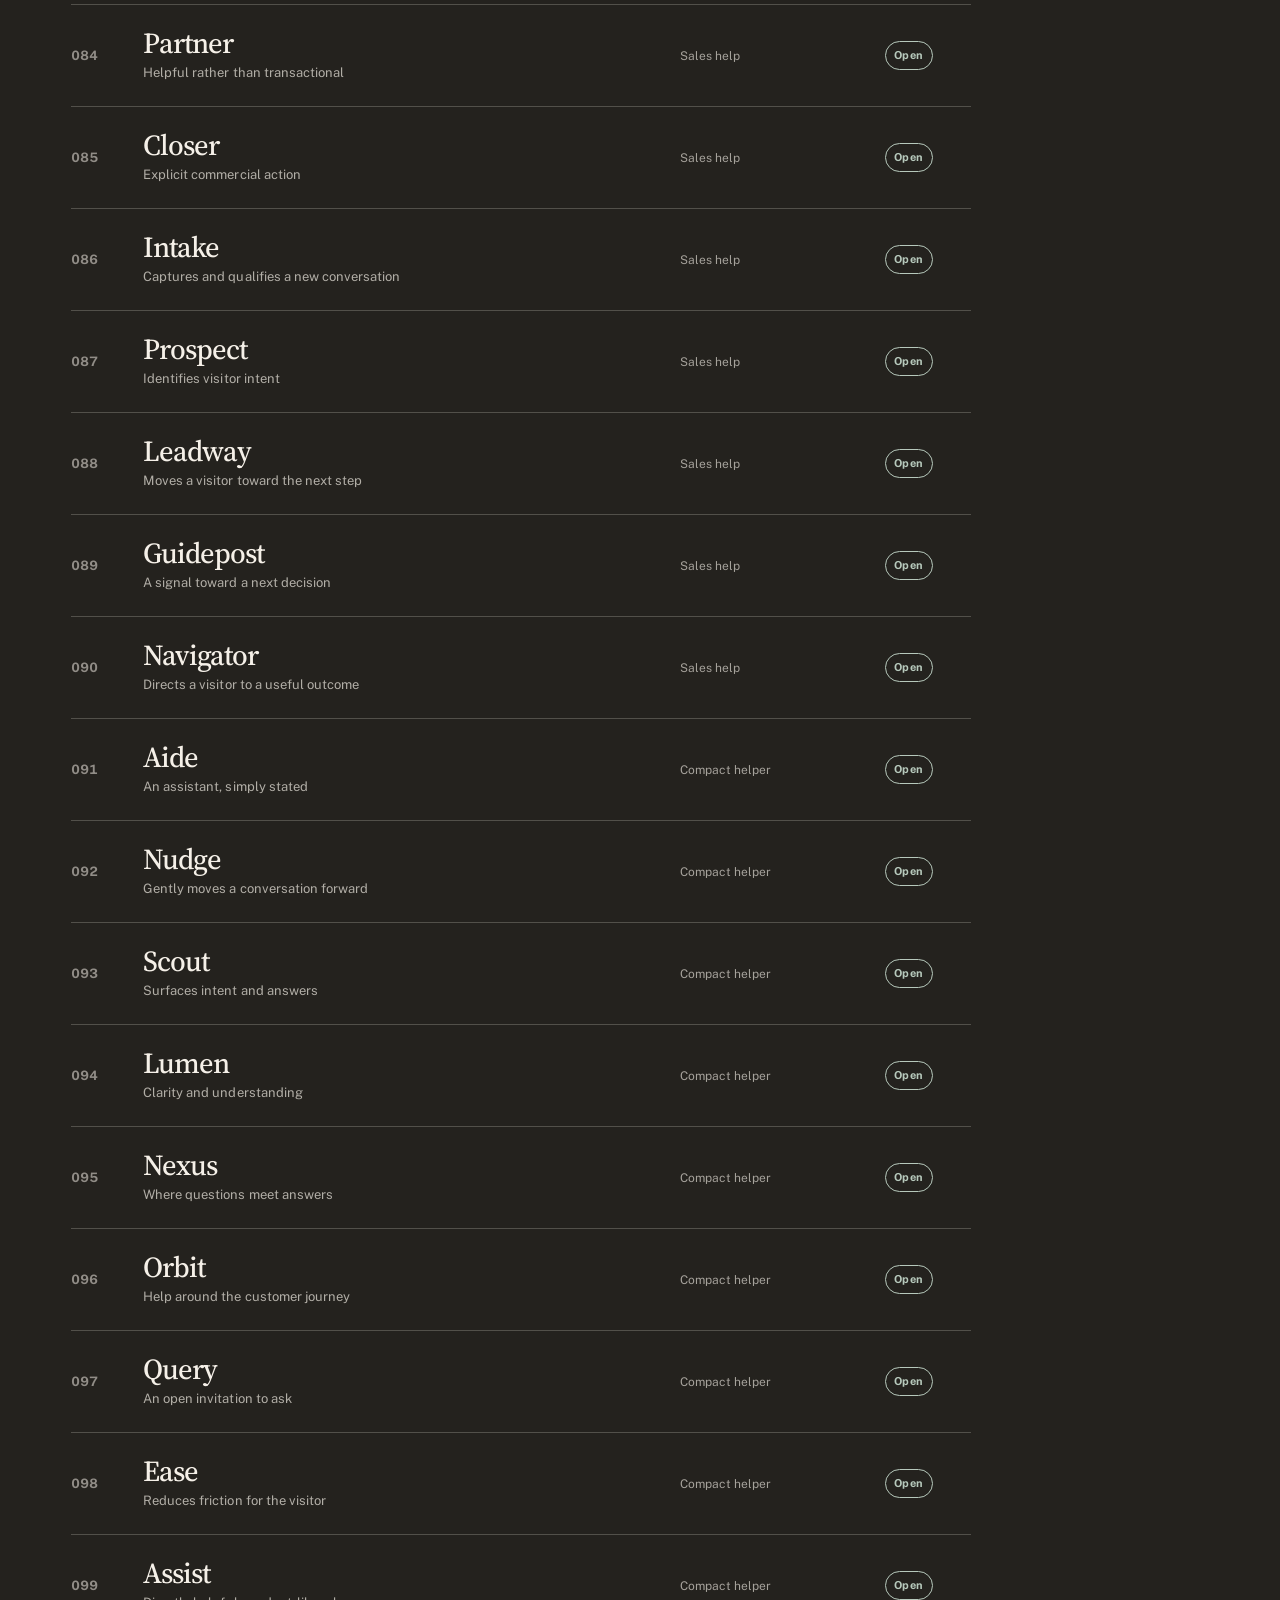
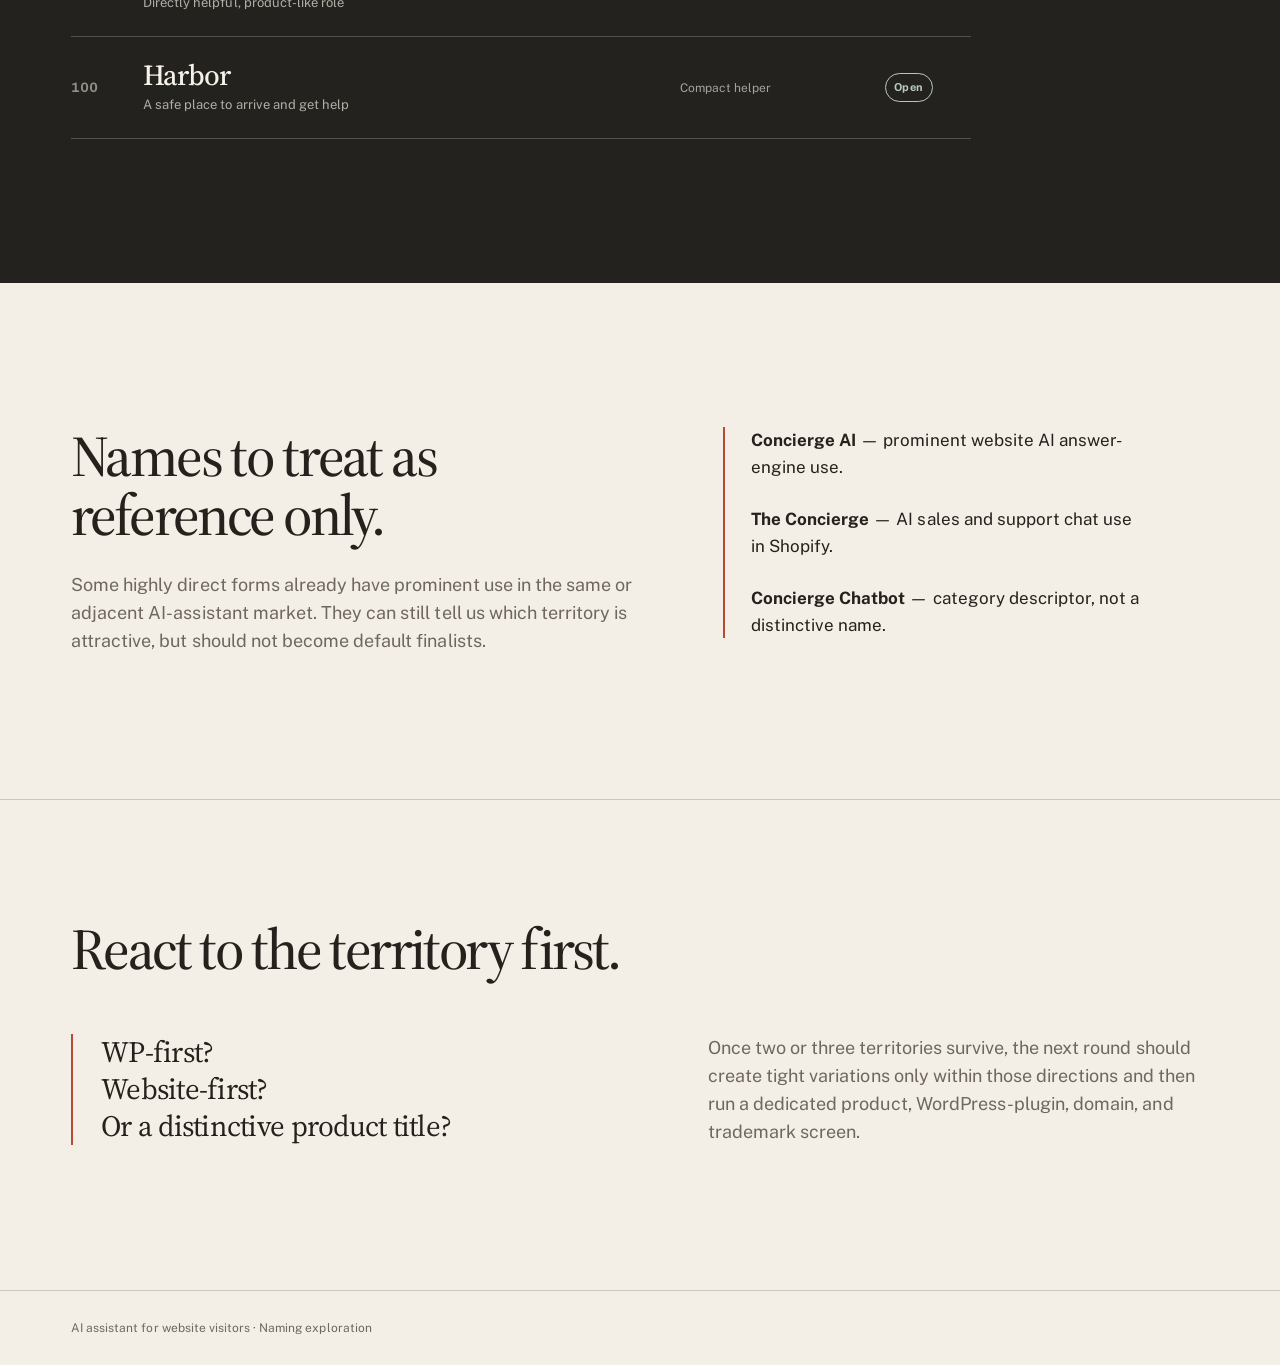
==== commit 82602e34: "feat(naming): add local swipe decision lab Add /naming/decide: a mobile-first four-direction swipe i" ====
--- a/naming/index.html
+++ b/naming/index.html
@@ -11,7 +11,7 @@
     <link rel="stylesheet" href="../styles.css" />
   </head>
   <body>
-    <header class="site-header"><a class="wordmark" href="/">AI Assistant <span>×</span> Naming</a><a class="header-link" href="/">Product direction ←</a></header>
+    <header class="site-header"><a class="wordmark" href="/">AI Assistant <span>×</span> Naming</a><a class="header-link" href="/naming/decide/">Decision lab →</a></header>
     <main>
       <section class="hero">
         <div class="hero-copy"><p class="meta">Name exploration · Jul 31, 2026</p><h1>The product is clear. The name stays open.</h1></div>
